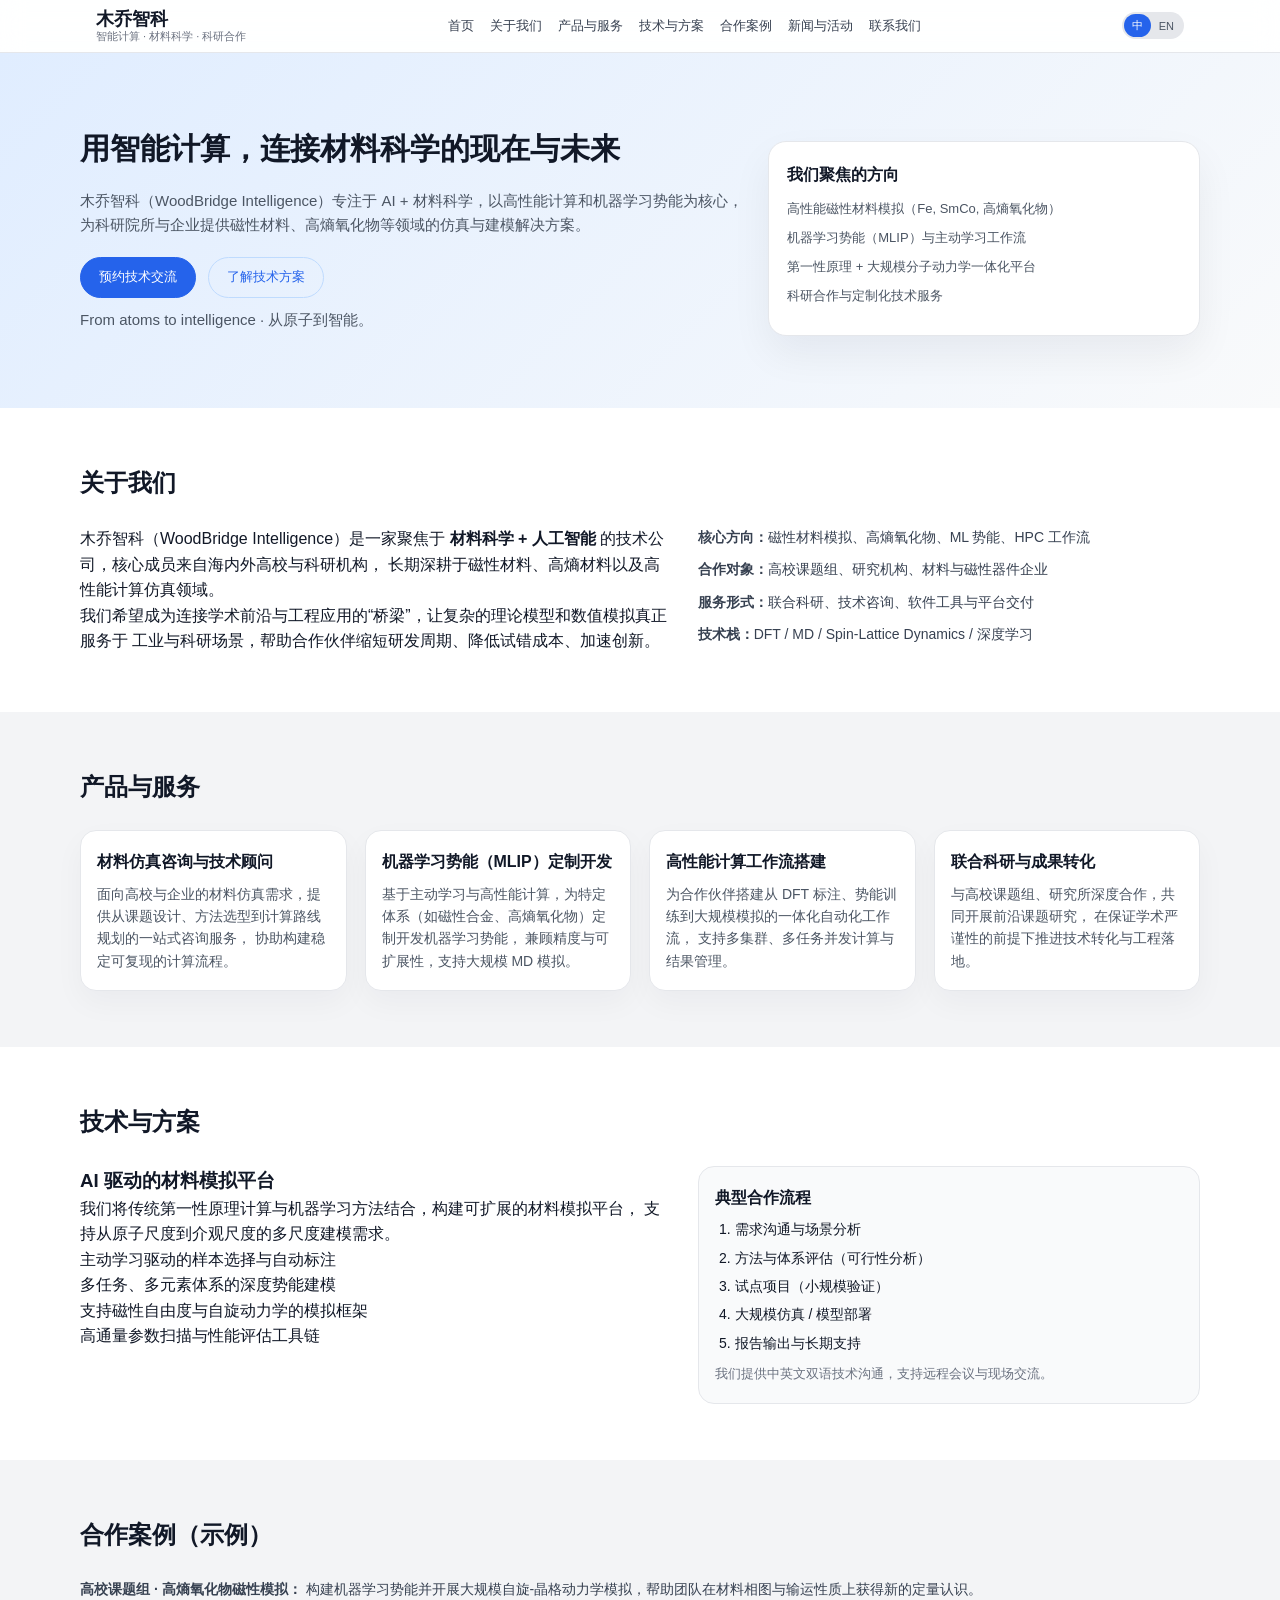
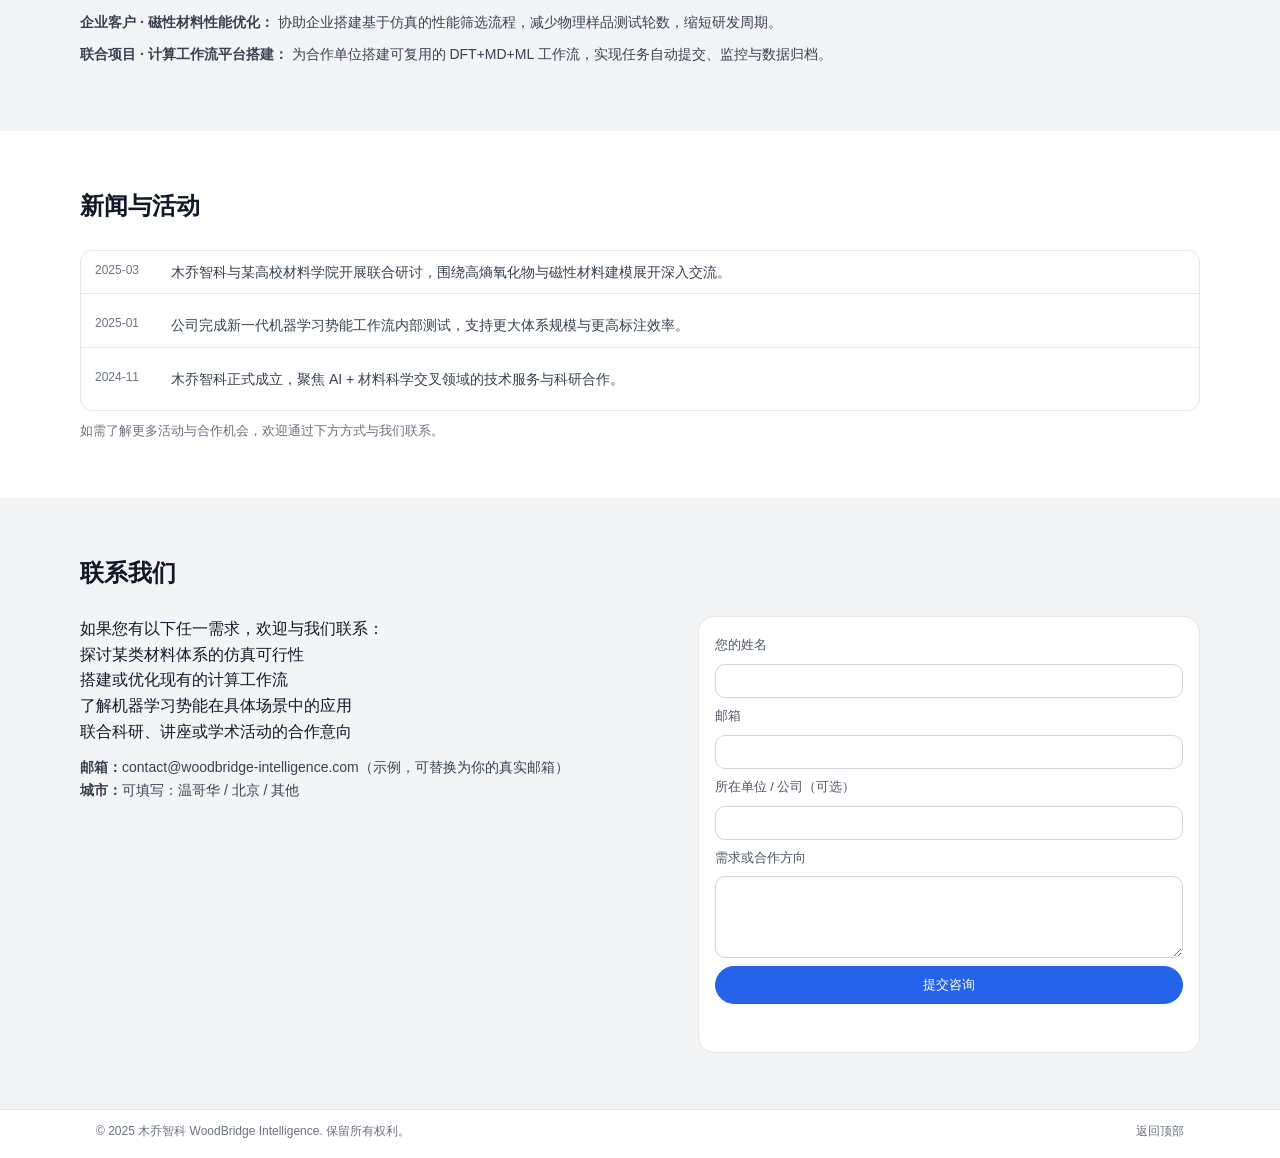
==== index.html @ 084eaf2c "initial commit" ====
<!DOCTYPE html>
<html lang="zh-CN">
<head>
  <meta charset="UTF-8" />
  <title>木乔智科 WoodBridge Intelligence - 官方网站 | Official Website</title>
  <meta name="viewport" content="width=device-width, initial-scale=1" />
  <meta
    name="description"
    content="木乔智科（WoodBridge Intelligence）专注于 AI + 材料科学，提供高性能计算、机器学习势能、磁性材料模拟等一站式解决方案。WoodBridge Intelligence focuses on AI for materials science."
  />
  <link rel="stylesheet" href="style.css" />
</head>
<body class="lang-zh">
  <!-- 顶部导航 -->
  <header class="navbar">
    <div class="navbar-inner">
      <a href="#home" class="logo">
        <span class="logo-main cn">木乔智科</span>
        <span class="logo-main en">WoodBridge Intelligence</span>
        <span class="logo-sub cn">智能计算 · 材料科学 · 科研合作</span>
        <span class="logo-sub en">Intelligent Computing · Materials Science · Research Collaboration</span>
      </a>
      <nav class="nav-links">
        <a href="#home">
          <span class="cn">首页</span>
          <span class="en">Home</span>
        </a>
        <a href="#about">
          <span class="cn">关于我们</span>
          <span class="en">About</span>
        </a>
        <a href="#services">
          <span class="cn">产品与服务</span>
          <span class="en">Services</span>
        </a>
        <a href="#solutions">
          <span class="cn">技术与方案</span>
          <span class="en">Technology</span>
        </a>
        <a href="#cases">
          <span class="cn">合作案例</span>
          <span class="en">Case Studies</span>
        </a>
        <a href="#news">
          <span class="cn">新闻与活动</span>
          <span class="en">News & Events</span>
        </a>
        <a href="#contact">
          <span class="cn">联系我们</span>
          <span class="en">Contact</span>
        </a>
      </nav>

      <!-- 语言切换 -->
      <div class="lang-switch">
        <button data-lang="zh" class="active">中</button>
        <button data-lang="en">EN</button>
      </div>
    </div>
  </header>

  <!-- 首屏 Hero -->
  <section id="home" class="hero">
    <div class="hero-inner">
      <div class="hero-text">
        <h1>
          <span class="cn">用智能计算，连接材料科学的现在与未来</span>
          <span class="en">Intelligent Computing for the Future of Materials Science</span>
        </h1>
        <p>
          <span class="cn">
            木乔智科（WoodBridge Intelligence）专注于 AI + 材料科学，以高性能计算和机器学习势能为核心，
            为科研院所与企业提供磁性材料、高熵氧化物等领域的仿真与建模解决方案。
          </span>
          <span class="en">
            WoodBridge Intelligence focuses on the intersection of AI and materials science.
            We build high-performance simulation and machine-learning potential workflows for
            magnetic materials, high-entropy oxides, and related systems.
          </span>
        </p>
        <div class="hero-actions">
          <a href="#contact" class="btn btn-primary">
            <span class="cn">预约技术交流</span>
            <span class="en">Book a Technical Meeting</span>
          </a>
          <a href="#solutions" class="btn btn-ghost">
            <span class="cn">了解技术方案</span>
            <span class="en">Learn About Our Solutions</span>
          </a>
        </div>
        <p class="hero-tagline">
          <span class="cn">From atoms to intelligence · 从原子到智能。</span>
          <span class="en">From atoms to intelligence.</span>
        </p>
      </div>
      <div class="hero-card">
        <h3>
          <span class="cn">我们聚焦的方向</span>
          <span class="en">Our Focus Areas</span>
        </h3>
        <ul>
          <li>
            <span class="cn">高性能磁性材料模拟（Fe, SmCo, 高熵氧化物）</span>
            <span class="en">High-performance magnetic materials simulation (Fe, SmCo, HEO)</span>
          </li>
          <li>
            <span class="cn">机器学习势能（MLIP）与主动学习工作流</span>
            <span class="en">Machine-learning interatomic potentials (MLIP) with active learning</span>
          </li>
          <li>
            <span class="cn">第一性原理 + 大规模分子动力学一体化平台</span>
            <span class="en">Integrated DFT + large-scale molecular dynamics workflows</span>
          </li>
          <li>
            <span class="cn">科研合作与定制化技术服务</span>
            <span class="en">Research collaborations & bespoke technical services</span>
          </li>
        </ul>
      </div>
    </div>
  </section>

  <!-- 关于我们 -->
  <section id="about" class="section section-alt">
    <div class="section-inner">
      <h2>
        <span class="cn">关于我们</span>
        <span class="en">About Us</span>
      </h2>
      <div class="two-columns">
        <div>
          <p>
            <span class="cn">
              木乔智科（WoodBridge Intelligence）是一家聚焦于
              <strong>材料科学 + 人工智能</strong> 的技术公司，核心成员来自海内外高校与科研机构，
              长期深耕于磁性材料、高熵材料以及高性能计算仿真领域。
            </span>
            <span class="en">
              WoodBridge Intelligence is a technology company at the intersection of
              <strong>materials science and artificial intelligence</strong>.
              Our core team has extensive experience in magnetic materials, high-entropy systems,
              and large-scale computational simulations.
            </span>
          </p>
          <p>
            <span class="cn">
              我们希望成为连接学术前沿与工程应用的“桥梁”，让复杂的理论模型和数值模拟真正服务于
              工业与科研场景，帮助合作伙伴缩短研发周期、降低试错成本、加速创新。
            </span>
            <span class="en">
              We aim to bridge academic insights and real-world engineering needs,
              turning complex models and simulations into practical tools that reduce
              development cycles, lower experimental costs, and accelerate innovation.
            </span>
          </p>
        </div>
        <div>
          <ul class="info-list">
            <li>
              <span class="cn"><strong>核心方向：</strong>磁性材料模拟、高熵氧化物、ML 势能、HPC 工作流</span>
              <span class="en"><strong>Core Areas:</strong> magnetic materials, high-entropy oxides, ML potentials, HPC workflows</span>
            </li>
            <li>
              <span class="cn"><strong>合作对象：</strong>高校课题组、研究机构、材料与磁性器件企业</span>
              <span class="en"><strong>Partners:</strong> academic groups, research institutes, and materials / magnetics companies</span>
            </li>
            <li>
              <span class="cn"><strong>服务形式：</strong>联合科研、技术咨询、软件工具与平台交付</span>
              <span class="en"><strong>Services:</strong> joint research, consulting, software tools & workflow delivery</span>
            </li>
            <li>
              <span class="cn"><strong>技术栈：</strong>DFT / MD / Spin-Lattice Dynamics / 深度学习</span>
              <span class="en"><strong>Tech Stack:</strong> DFT, MD, spin-lattice dynamics, deep learning</span>
            </li>
          </ul>
        </div>
      </div>
    </div>
  </section>

  <!-- 产品与服务 -->
  <section id="services" class="section">
    <div class="section-inner">
      <h2>
        <span class="cn">产品与服务</span>
        <span class="en">Products & Services</span>
      </h2>
      <div class="cards">
        <article class="card">
          <h3>
            <span class="cn">材料仿真咨询与技术顾问</span>
            <span class="en">Materials Simulation Consulting</span>
          </h3>
          <p>
            <span class="cn">
              面向高校与企业的材料仿真需求，提供从课题设计、方法选型到计算路线规划的一站式咨询服务，
              协助构建稳定可复现的计算流程。
            </span>
            <span class="en">
              We provide end-to-end consulting for materials simulations, from problem definition
              and method selection to workflow design, helping teams build robust and reproducible pipelines.
            </span>
          </p>
        </article>
        <article class="card">
          <h3>
            <span class="cn">机器学习势能（MLIP）定制开发</span>
            <span class="en">Custom ML Interatomic Potentials</span>
          </h3>
          <p>
            <span class="cn">
              基于主动学习与高性能计算，为特定体系（如磁性合金、高熵氧化物）定制开发机器学习势能，
              兼顾精度与可扩展性，支持大规模 MD 模拟。
            </span>
            <span class="en">
              We design ML interatomic potentials for specific systems (e.g., magnetic alloys, HEOs)
              using active learning and HPC, balancing accuracy and scalability for large-scale MD.
            </span>
          </p>
        </article>
        <article class="card">
          <h3>
            <span class="cn">高性能计算工作流搭建</span>
            <span class="en">HPC Workflow Design & Automation</span>
          </h3>
          <p>
            <span class="cn">
              为合作伙伴搭建从 DFT 标注、势能训练到大规模模拟的一体化自动化工作流，
              支持多集群、多任务并发计算与结果管理。
            </span>
            <span class="en">
              We build automated workflows covering DFT labeling, potential training, and large-scale simulations,
              with support for multi-cluster environments and large job queues.
            </span>
          </p>
        </article>
        <article class="card">
          <h3>
            <span class="cn">联合科研与成果转化</span>
            <span class="en">Collaborative Research & Translation</span>
          </h3>
          <p>
            <span class="cn">
              与高校课题组、研究所深度合作，共同开展前沿课题研究，
              在保证学术严谨性的前提下推进技术转化与工程落地。
            </span>
            <span class="en">
              We collaborate with academic groups on cutting-edge topics and help translate research outcomes
              into practical, deployable tools and workflows.
            </span>
          </p>
        </article>
      </div>
    </div>
  </section>

  <!-- 技术与方案 -->
  <section id="solutions" class="section section-alt">
    <div class="section-inner">
      <h2>
        <span class="cn">技术与方案</span>
        <span class="en">Technology & Solutions</span>
      </h2>
      <div class="two-columns">
        <div>
          <h3>
            <span class="cn">AI 驱动的材料模拟平台</span>
            <span class="en">AI-Driven Materials Simulation Platform</span>
          </h3>
          <p>
            <span class="cn">
              我们将传统第一性原理计算与机器学习方法结合，构建可扩展的材料模拟平台，
              支持从原子尺度到介观尺度的多尺度建模需求。
            </span>
            <span class="en">
              We combine traditional first-principles calculations with modern ML methods
              to build scalable materials simulation platforms, spanning atomic to mesoscopic scales.
            </span>
          </p>
          <ul class="bullet-list">
            <li>
              <span class="cn">主动学习驱动的样本选择与自动标注</span>
              <span class="en">Active-learning-based sample selection and automated labeling</span>
            </li>
            <li>
              <span class="cn">多任务、多元素体系的深度势能建模</span>
              <span class="en">Multi-task deep potentials for complex multi-component systems</span>
            </li>
            <li>
              <span class="cn">支持磁性自由度与自旋动力学的模拟框架</span>
              <span class="en">Frameworks that include magnetic degrees of freedom and spin dynamics</span>
            </li>
            <li>
              <span class="cn">高通量参数扫描与性能评估工具链</span>
              <span class="en">High-throughput parameter sweeps and performance evaluation tools</span>
            </li>
          </ul>
        </div>
        <div class="solution-highlight">
          <h3>
            <span class="cn">典型合作流程</span>
            <span class="en">Typical Collaboration Workflow</span>
          </h3>
          <ol>
            <li>
              <span class="cn">需求沟通与场景分析</span>
              <span class="en">Requirement discussion & use-case analysis</span>
            </li>
            <li>
              <span class="cn">方法与体系评估（可行性分析）</span>
              <span class="en">Method and system evaluation (feasibility)</span>
            </li>
            <li>
              <span class="cn">试点项目（小规模验证）</span>
              <span class="en">Pilot project (small-scale validation)</span>
            </li>
            <li>
              <span class="cn">大规模仿真 / 模型部署</span>
              <span class="en">Large-scale simulation / deployment</span>
            </li>
            <li>
              <span class="cn">报告输出与长期支持</span>
              <span class="en">Reporting & long-term support</span>
            </li>
          </ol>
          <p class="note">
            <span class="cn">我们提供中英文双语技术沟通，支持远程会议与现场交流。</span>
            <span class="en">We offer bilingual (Chinese & English) technical communication and remote / on-site meetings.</span>
          </p>
        </div>
      </div>
    </div>
  </section>

  <!-- 合作案例 -->
  <section id="cases" class="section">
    <div class="section-inner">
      <h2>
        <span class="cn">合作案例（示例）</span>
        <span class="en">Selected Case Studies (Examples)</span>
      </h2>
      <ul class="case-list">
        <li>
          <span class="cn">
            <strong>高校课题组 · 高熵氧化物磁性模拟：</strong>
            构建机器学习势能并开展大规模自旋-晶格动力学模拟，帮助团队在材料相图与输运性质上获得新的定量认识。
          </span>
          <span class="en">
            <strong>University Group · Magnetic HEO Simulations:</strong>
            Built ML potentials and performed large-scale spin-lattice dynamics simulations,
            providing new quantitative insights into phase diagrams and transport properties.
          </span>
        </li>
        <li>
          <span class="cn">
            <strong>企业客户 · 磁性材料性能优化：</strong>
            协助企业搭建基于仿真的性能筛选流程，减少物理样品测试轮数，缩短研发周期。
          </span>
          <span class="en">
            <strong>Industrial Partner · Magnetic Materials Optimization:</strong>
            Helped establish simulation-based screening pipelines, reducing physical iterations
            and shortening R&D cycles.
          </span>
        </li>
        <li>
          <span class="cn">
            <strong>联合项目 · 计算工作流平台搭建：</strong>
            为合作单位搭建可复用的 DFT+MD+ML 工作流，实现任务自动提交、监控与数据归档。
          </span>
          <span class="en">
            <strong>Joint Project · Workflow Platform:</strong>
            Delivered a reusable DFT+MD+ML workflow platform with automated job submission, monitoring,
            and data management.
          </span>
        </li>
      </ul>
    </div>
  </section>

  <!-- 新闻与活动 -->
  <section id="news" class="section section-alt">
    <div class="section-inner">
      <h2>
        <span class="cn">新闻与活动</span>
        <span class="en">News & Events</span>
      </h2>
      <ul class="news-list">
        <li>
          <span class="news-date">2025-03</span>
          <span class="news-title">
            <span class="cn">
              木乔智科与某高校材料学院开展联合研讨，围绕高熵氧化物与磁性材料建模展开深入交流。
            </span>
            <span class="en">
              WoodBridge Intelligence co-hosted a workshop with a university materials department
              on modeling high-entropy oxides and magnetic materials.
            </span>
          </span>
        </li>
        <li>
          <span class="news-date">2025-01</span>
          <span class="news-title">
            <span class="cn">
              公司完成新一代机器学习势能工作流内部测试，支持更大体系规模与更高标注效率。
            </span>
            <span class="en">
              Our next-generation ML potential workflow passed internal testing, supporting larger systems
              and more efficient labeling.
            </span>
          </span>
        </li>
        <li>
          <span class="news-date">2024-11</span>
          <span class="news-title">
            <span class="cn">
              木乔智科正式成立，聚焦 AI + 材料科学交叉领域的技术服务与科研合作。
            </span>
            <span class="en">
              WoodBridge Intelligence was founded, focusing on AI-driven materials science solutions
              and research collaborations.
            </span>
          </span>
        </li>
      </ul>
      <p class="news-note">
        <span class="cn">如需了解更多活动与合作机会，欢迎通过下方方式与我们联系。</span>
        <span class="en">For more events and collaboration opportunities, please reach out via the contact section below.</span>
      </p>
    </div>
  </section>

  <!-- 联系我们 + Formspree 表单 -->
  <section id="contact" class="section">
    <div class="section-inner">
      <h2>
        <span class="cn">联系我们</span>
        <span class="en">Contact Us</span>
      </h2>
      <div class="two-columns contact-grid">
        <div>
          <p>
            <span class="cn">
              如果您有以下任一需求，欢迎与我们联系：
            </span>
            <span class="en">
              Feel free to contact us if you are interested in:
            </span>
          </p>
          <ul class="bullet-list">
            <li>
              <span class="cn">探讨某类材料体系的仿真可行性</span>
              <span class="en">Exploring simulation strategies for a specific materials system</span>
            </li>
            <li>
              <span class="cn">搭建或优化现有的计算工作流</span>
              <span class="en">Building or improving your current computational workflow</span>
            </li>
            <li>
              <span class="cn">了解机器学习势能在具体场景中的应用</span>
              <span class="en">Learning how ML potentials can be used in your context</span>
            </li>
            <li>
              <span class="cn">联合科研、讲座或学术活动的合作意向</span>
              <span class="en">Collaborative research, talks, or academic events</span>
            </li>
          </ul>
          <p class="contact-info">
            <span class="cn">
              <strong>邮箱：</strong>contact@woodbridge-intelligence.com（示例，可替换为你的真实邮箱）<br />
              <strong>城市：</strong>可填写：温哥华 / 北京 / 其他
            </span>
            <span class="en">
              <strong>Email:</strong> contact@woodbridge-intelligence.com (example, replace with your real email)<br />
              <strong>Location:</strong> e.g., Vancouver · Beijing · or other cities
            </span>
          </p>
        </div>

        <!-- 表单：使用 Formspree，无需后端 -->
        <form
          id="contact-form"
          class="contact-form"
          action="https://formspree.io/f/mjkqgebp"
          method="POST"
        >
          <label>
            <span class="cn">您的姓名</span>
            <span class="en">Your Name</span>
          </label>
          <input
            type="text"
            name="name"
            required
          />

          <label>
            <span class="cn">邮箱</span>
            <span class="en">Email</span>
          </label>
          <input
            type="email"
            name="email"
            required
          />

          <label>
            <span class="cn">所在单位 / 公司（可选）</span>
            <span class="en">Organization / Company (optional)</span>
          </label>
          <input
            type="text"
            name="organization"
          />

          <label>
            <span class="cn">需求或合作方向</span>
            <span class="en">Your Needs or Collaboration Idea</span>
          </label>
          <textarea
            name="message"
            rows="4"
            required
          ></textarea>

          <!-- 邮件标题 -->
          <input
            type="hidden"
            name="_subject"
            value="来自木乔智科官网的新留言 / New Inquiry from WoodBridge Website"
          />

          <button type="submit" class="btn btn-primary full-width">
            <span class="cn">提交咨询</span>
            <span class="en">Submit Inquiry</span>
          </button>

          <p class="form-status" id="form-status"></p>
        </form>
      </div>
    </div>
  </section>

  <!-- 页脚 -->
  <footer class="footer">
    <div class="footer-inner">
      <span class="cn">© 2025 木乔智科 WoodBridge Intelligence. 保留所有权利。</span>
      <span class="en">© 2025 WoodBridge Intelligence. All rights reserved.</span>
      <a href="#home" class="footer-link">
        <span class="cn">返回顶部</span>
        <span class="en">Back to top</span>
      </a>
    </div>
  </footer>

  <script src="main.js"></script>
</body>
</html>
---- style.css ----
* {
  box-sizing: border-box;
  margin: 0;
  padding: 0;
}

body {
  font-family: -apple-system, BlinkMacSystemFont, "Segoe UI", "PingFang SC",
    "Hiragino Sans GB", "Microsoft YaHei", sans-serif;
  color: #111827;
  line-height: 1.6;
  background: #f3f4f6;
}

/* 语言显示控制：默认 body.lang-zh */
.cn,
.en {
  display: inline;
}

body.lang-zh .en {
  display: none;
}

body.lang-en .cn {
  display: none;
}

/* 顶部导航 */
.navbar {
  position: sticky;
  top: 0;
  z-index: 100;
  background: rgba(255, 255, 255, 0.92);
  backdrop-filter: blur(12px);
  border-bottom: 1px solid #e5e7eb;
}

.navbar-inner {
  max-width: 1120px;
  margin: 0 auto;
  padding: 10px 16px;
  display: flex;
  align-items: center;
  justify-content: space-between;
  gap: 12px;
}

.logo {
  text-decoration: none;
  color: inherit;
  display: flex;
  flex-direction: column;
  line-height: 1.1;
}

.logo-main {
  font-weight: 700;
  font-size: 18px;
}

.logo-sub {
  font-size: 11px;
  color: #6b7280;
}

.nav-links {
  display: flex;
  align-items: center;
  gap: 16px;
}

.nav-links a {
  text-decoration: none;
  font-size: 13px;
  color: #374151;
}

.nav-links a:hover {
  color: #2563eb;
}

/* 语言切换按钮 */
.lang-switch {
  display: flex;
  border-radius: 999px;
  background: #e5e7eb;
  padding: 2px;
}

.lang-switch button {
  border: none;
  background: transparent;
  padding: 4px 8px;
  border-radius: 999px;
  font-size: 11px;
  cursor: pointer;
  color: #4b5563;
}

.lang-switch button.active {
  background: #2563eb;
  color: #ffffff;
}

/* 通用 section 布局 */
.section {
  padding: 56px 16px;
}

.section-alt {
  background: #ffffff;
}

.section-inner {
  max-width: 1120px;
  margin: 0 auto;
}

.section h2 {
  font-size: 24px;
  margin-bottom: 24px;
}

/* 首屏 Hero */
.hero {
  padding: 72px 16px 56px;
  background: linear-gradient(135deg, #e0edff, #f9fafb);
}

.hero-inner {
  max-width: 1120px;
  margin: 0 auto;
  display: grid;
  grid-template-columns: minmax(0, 2fr) minmax(0, 1.3fr);
  gap: 24px;
  align-items: center;
}

.hero-text h1 {
  font-size: 30px;
  margin-bottom: 16px;
}

.hero-text p {
  font-size: 15px;
  color: #4b5563;
  margin-bottom: 20px;
}

.hero-actions {
  display: flex;
  gap: 12px;
  margin-bottom: 10px;
}

.hero-tagline {
  font-size: 13px;
  color: #6b7280;
}

/* 按钮 */
.btn {
  display: inline-flex;
  align-items: center;
  justify-content: center;
  padding: 9px 18px;
  border-radius: 999px;
  font-size: 13px;
  text-decoration: none;
  cursor: pointer;
  border: 1px solid transparent;
}

.btn-primary {
  background: #2563eb;
  color: #ffffff;
  border-color: #2563eb;
}

.btn-primary:hover {
  background: #1d4ed8;
  border-color: #1d4ed8;
}

.btn-ghost {
  background: transparent;
  color: #2563eb;
  border-color: #bfdbfe;
}

.btn-ghost:hover {
  background: #eff6ff;
}

.full-width {
  width: 100%;
}

/* Hero 右侧卡片 */
.hero-card {
  background: #ffffff;
  border-radius: 18px;
  padding: 20px 18px;
  box-shadow: 0 18px 40px rgba(15, 23, 42, 0.06);
  border: 1px solid #e5e7eb;
}

.hero-card h3 {
  font-size: 16px;
  margin-bottom: 12px;
}

.hero-card ul {
  list-style: none;
}

.hero-card li {
  font-size: 13px;
  color: #4b5563;
  margin-bottom: 8px;
}

/* 双列布局 */
.two-columns {
  display: grid;
  grid-template-columns: minmax(0, 1.3fr) minmax(0, 1.1fr);
  gap: 24px;
  align-items: flex-start;
}

/* 列表 */
.info-list,
.bullet-list,
.case-list,
.news-list {
  list-style: none;
}

.info-list li,
.case-list li,
.news-list li {
  font-size: 14px;
  margin-bottom: 10px;
  color: #374151;
}

/* 卡片区 */
.cards {
  display: grid;
  grid-template-columns: repeat(auto-fit, minmax(230px, 1fr));
  gap: 18px;
}

.card {
  background: #ffffff;
  border-radius: 16px;
  padding: 18px 16px;
  border: 1px solid #e5e7eb;
  box-shadow: 0 12px 30px rgba(15, 23, 42, 0.04);
}

.card h3 {
  font-size: 16px;
  margin-bottom: 8px;
}

.card p {
  font-size: 14px;
  color: #4b5563;
}

/* 技术方案高亮块 */
.solution-highlight {
  background: #f9fafb;
  border: 1px solid #e5e7eb;
  border-radius: 16px;
  padding: 18px 16px;
}

.solution-highlight h3 {
  font-size: 16px;
  margin-bottom: 8px;
}

.solution-highlight ol {
  padding-left: 20px;
  margin-bottom: 10px;
}

.solution-highlight li {
  font-size: 14px;
  margin-bottom: 6px;
}

.note {
  font-size: 13px;
  color: #6b7280;
}

/* 新闻与案例 */
.news-list {
  border-radius: 12px;
  border: 1px solid #e5e7eb;
  background: #ffffff;
}

.news-list li {
  display: flex;
  gap: 12px;
  padding: 10px 14px;
  border-bottom: 1px solid #e5e7eb;
}

.news-list li:last-child {
  border-bottom: none;
}

.news-date {
  font-size: 12px;
  color: #6b7280;
  width: 64px;
  flex-shrink: 0;
}

.news-title {
  font-size: 14px;
  color: #374151;
}

.news-note {
  margin-top: 10px;
  font-size: 13px;
  color: #6b7280;
}

/* 联系我们 */
.contact-grid {
  align-items: flex-start;
  gap: 24px;
}

.contact-info {
  font-size: 14px;
  color: #374151;
  margin-top: 12px;
}

.contact-form {
  background: #ffffff;
  border-radius: 16px;
  padding: 18px 16px;
  border: 1px solid #e5e7eb;
  display: flex;
  flex-direction: column;
  gap: 8px;
}

.contact-form label {
  font-size: 13px;
  color: #4b5563;
}

.contact-form input,
.contact-form textarea {
  width: 100%;
  padding: 8px 10px;
  border-radius: 10px;
  border: 1px solid #d1d5db;
  font-size: 14px;
}

.contact-form input:focus,
.contact-form textarea:focus {
  outline: none;
  border-color: #2563eb;
  box-shadow: 0 0 0 1px rgba(37, 99, 235, 0.2);
}

.form-status {
  font-size: 13px;
  min-height: 18px;
  margin-top: 4px;
}

/* 页脚 */
.footer {
  border-top: 1px solid #e5e7eb;
  background: #ffffff;
}

.footer-inner {
  max-width: 1120px;
  margin: 0 auto;
  padding: 12px 16px 16px;
  display: flex;
  align-items: center;
  justify-content: space-between;
  font-size: 12px;
  color: #6b7280;
}

.footer-link {
  text-decoration: none;
  color: #6b7280;
}

.footer-link:hover {
  color: #2563eb;
}

/* 响应式 */
@media (max-width: 900px) {
  .hero-inner,
  .two-columns {
    grid-template-columns: minmax(0, 1fr);
  }

  .hero {
    padding-top: 88px;
  }

  .navbar-inner {
    flex-wrap: wrap;
  }

  .nav-links {
    flex-wrap: wrap;
    justify-content: flex-end;
  }
}

@media (max-width: 640px) {
  .hero-text h1 {
    font-size: 24px;
  }

  .navbar-inner {
    align-items: flex-start;
  }

  .nav-links {
    justify-content: flex-start;
  }

  .cards {
    grid-template-columns: minmax(0, 1fr);
  }
}
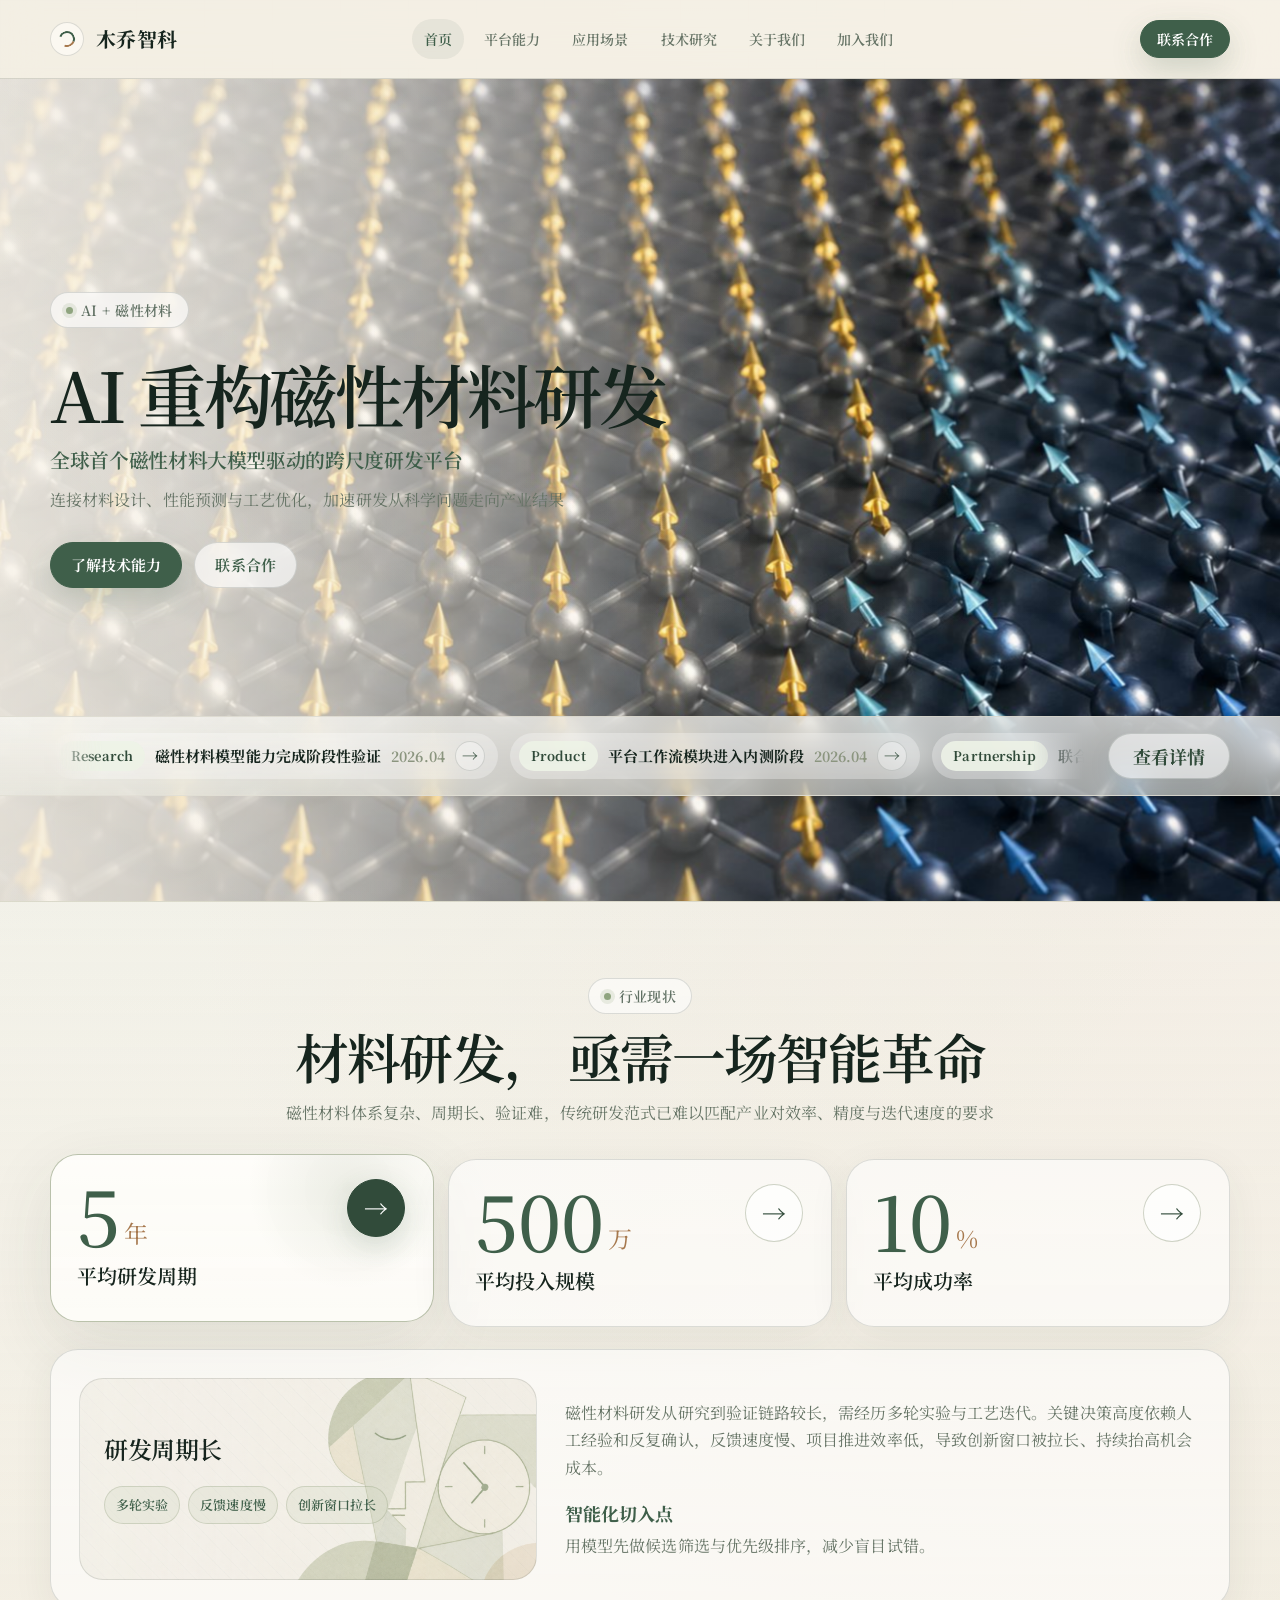
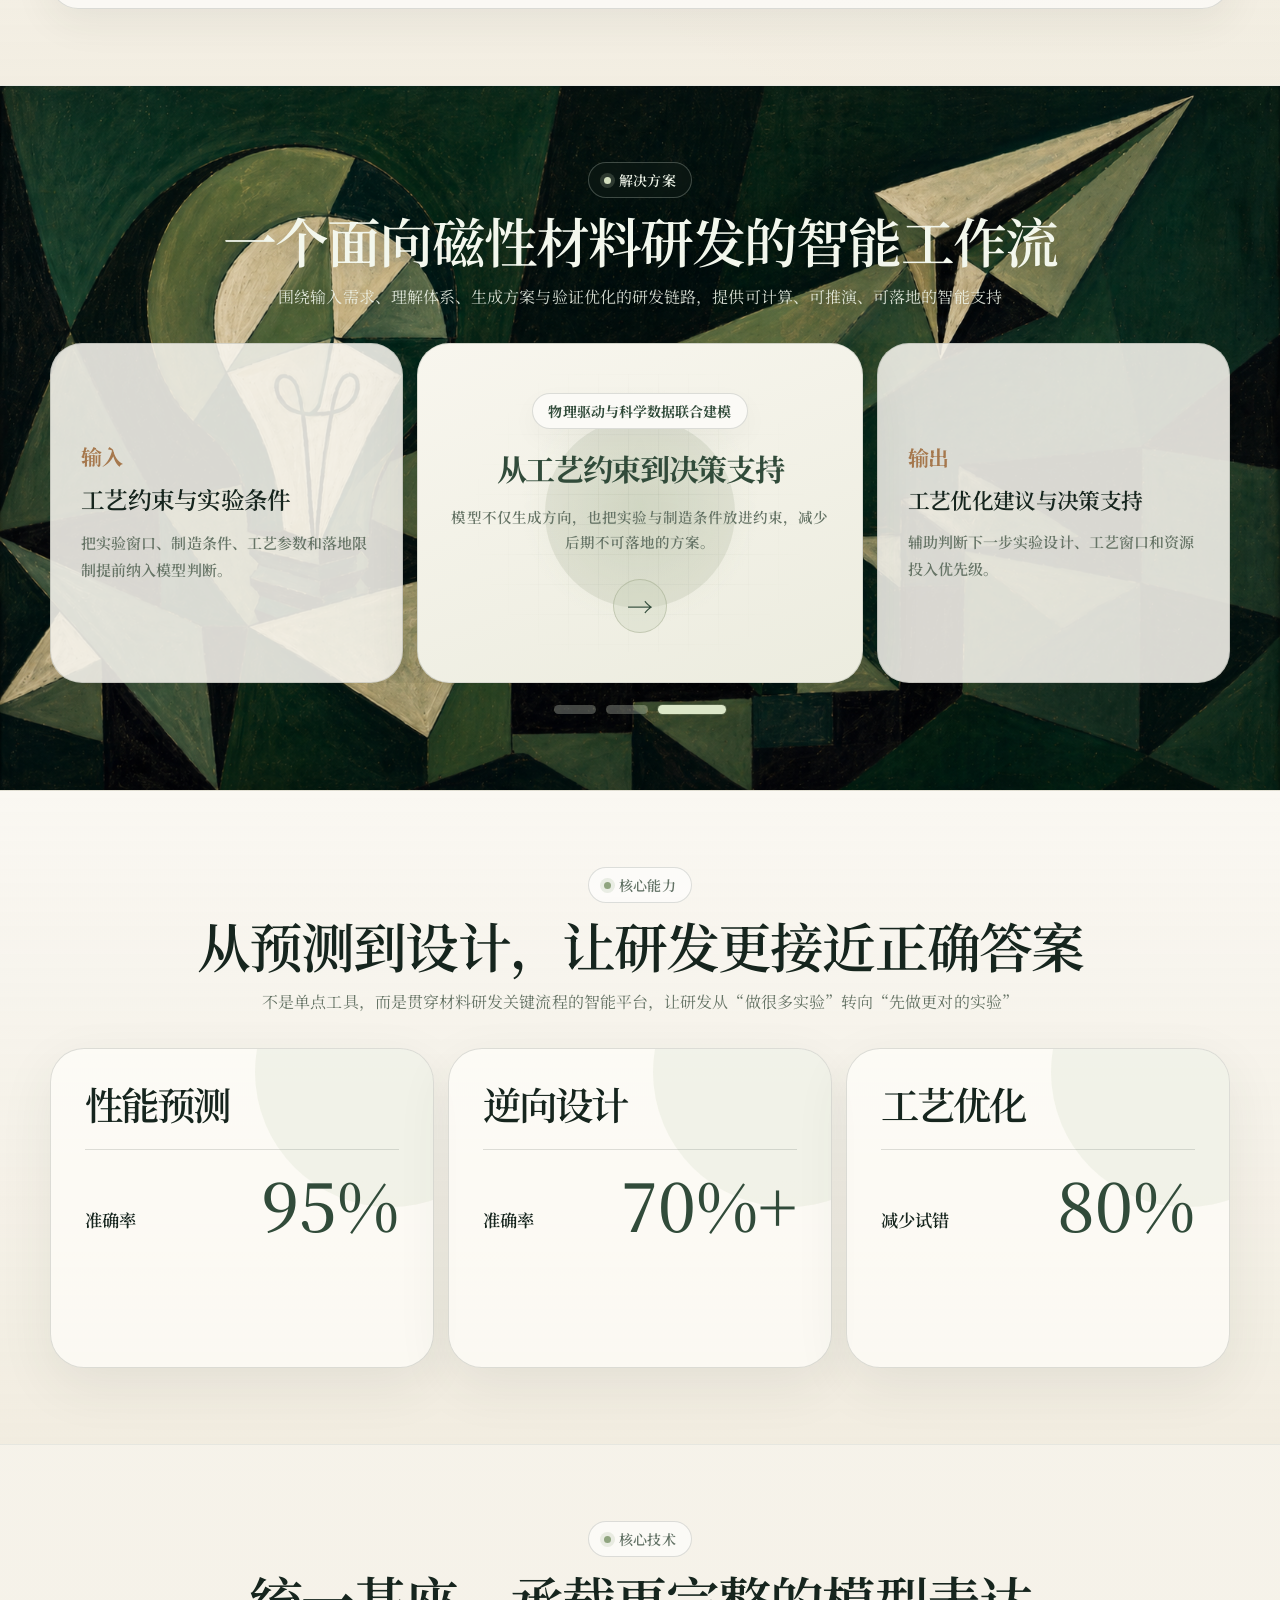
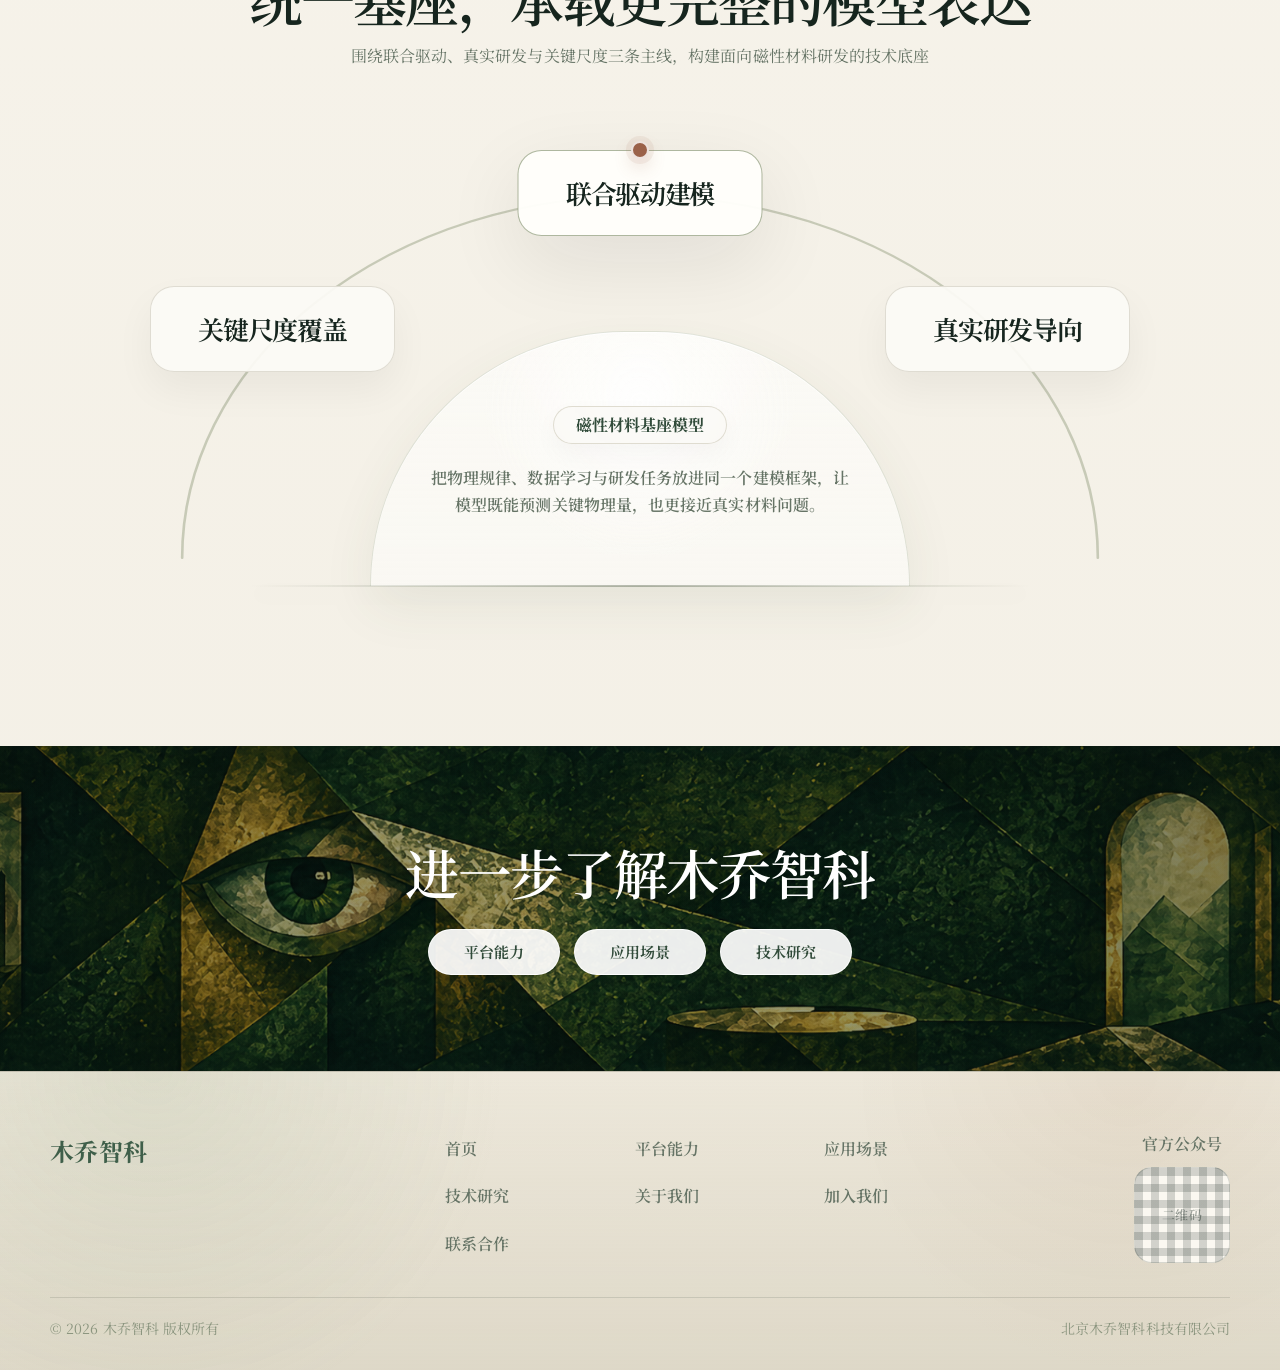
==== commit 1053f1e1: "Initial commit: Woodbridge official website" ====
--- a/index.html
+++ b/index.html
@@ -1,557 +1,616 @@
 <!DOCTYPE html>
-<html lang="zh-CN">
-<head>
-  <meta charset="UTF-8" />
-  <title>木乔智科 WoodBridge Intelligence - 官方网站 | Official Website</title>
-  <meta name="viewport" content="width=device-width, initial-scale=1" />
-  <meta
-    name="description"
-    content="木乔智科（WoodBridge Intelligence）专注于 AI + 材料科学，提供高性能计算、机器学习势能、磁性材料模拟等一站式解决方案。WoodBridge Intelligence focuses on AI for materials science."
-  />
-  <link rel="stylesheet" href="style.css" />
-</head>
-<body class="lang-zh">
-  <!-- 顶部导航 -->
-  <header class="navbar">
-    <div class="navbar-inner">
-      <a href="#home" class="logo">
-        <span class="logo-main cn">木乔智科</span>
-        <span class="logo-main en">WoodBridge Intelligence</span>
-        <span class="logo-sub cn">智能计算 · 材料科学 · 科研合作</span>
-        <span class="logo-sub en">Intelligent Computing · Materials Science · Research Collaboration</span>
+<html class="theme-light-green" lang="zh-CN">
+ <head>
+  <meta charset="utf-8">
+  <meta content="width=device-width, initial-scale=1.0" name="viewport">
+  <title>
+   首页 | 木乔智科
+  </title>
+  <meta content="木乔智科官网" name="description">
+  <link href="styles.css" rel="stylesheet">
+ </head>
+ <body class="home-page">
+  <header class="site-header" data-site-header>
+   <div class="container nav-wrap">
+    <a aria-label="木乔智科首页" class="brand" href="index.html">
+     <span aria-hidden="true" class="brand-mark">
+      <span>
+      </span>
+     </span>
+     <span class="brand-copy">
+      <strong>
+       木乔智科
+      </strong>
+     </span>
+    </a>
+    <nav aria-label="主导航" class="nav-links">
+     <a class="active" href="index.html">
+      首页
+     </a>
+     <a href="platform.html">
+      平台能力
+     </a>
+     <a href="application.html">
+      应用场景
+     </a>
+     <a href="research.html">
+      技术研究
+     </a>
+     <a href="team.html">
+      关于我们
+     </a>
+     <a href="careers.html">
+      加入我们
+     </a>
+    </nav>
+    <a class="button button--small button--solid nav-cta" href="contact.html">
+     联系合作
+    </a>
+    <button aria-label="打开导航" class="nav-toggle" data-nav-toggle type="button">
+     <span>
+     </span>
+     <span>
+     </span>
+    </button>
+   </div>
+  </header>
+  <main>
+   <section class="hero hero--home section-pad">
+    <div aria-hidden="true" class="home-hero-carousel" data-home-carousel>
+     <div class="home-hero-slide is-active" data-motion="zoom-out" style="background-image: url('assets/hero-carousel/01-lab.jpg');">
+     </div>
+     <div class="home-hero-slide" data-motion="zoom-in" style="background-image: url('assets/hero-carousel/02-lattice.jpg');">
+     </div>
+     <div class="home-hero-slide" data-motion="zoom-out" style="background-image: url('assets/hero-carousel/03-magnetic-domain.jpg');">
+     </div>
+     <div class="home-hero-slide" data-motion="zoom-in" style="background-image: url('assets/hero-carousel/04-server-room.jpg');">
+     </div>
+     <div class="home-hero-slide" data-motion="zoom-out" style="background-image: url('assets/hero-carousel/05-motor.jpg');">
+     </div>
+     <div class="home-hero-slide" data-motion="zoom-in" style="background-image: url('assets/hero-carousel/06-chip.jpg');">
+     </div>
+     <div class="home-hero-slide" data-motion="zoom-out" style="background-image: url('assets/hero-carousel/07-wind-turbine.jpg');">
+     </div>
+     <div class="home-hero-slide" data-motion="zoom-in" style="background-image: url('assets/hero-carousel/08-robot-factory.jpg');">
+     </div>
+     <div class="home-hero-mask home-hero-mask--left">
+     </div>
+     <div class="home-hero-mask home-hero-mask--soft">
+     </div>
+    </div>
+    <div class="container hero-grid">
+     <div class="hero-copy reveal">
+      <p class="eyebrow">
+       AI + 磁性材料
+      </p>
+      <h1>
+       AI 重构磁性材料研发
+      </h1>
+      <p class="hero-lead">
+       全球首个磁性材料大模型驱动的跨尺度研发平台
+      </p>
+      <p class="hero-sublead">
+       连接材料设计、性能预测与工艺优化，加速研发从科学问题走向产业结果
+      </p>
+      <div class="hero-actions">
+       <a class="button button--solid" href="#solution-workflow">
+        了解技术能力
+       </a>
+       <a class="button button--ghost" href="contact.html">
+        联系合作
+       </a>
+      </div>
+     </div>
+    </div>
+    <div aria-label="新闻动态" class="home-updates-ticker reveal">
+     <div class="container home-updates-inner">
+      <div class="home-updates-viewport" aria-live="off">
+       <div class="home-updates-track" data-updates-track>
+        <a class="home-update-item" href="research.html">
+         <span class="home-update-tag">
+          Research
+         </span>
+         <span class="home-update-title">
+          磁性材料模型能力完成阶段性验证
+         </span>
+         <span class="home-update-date">
+          2026.04
+         </span>
+         <span aria-hidden="true" class="home-update-arrow">
+          →
+         </span>
+        </a>
+        <a class="home-update-item" href="platform.html">
+         <span class="home-update-tag">
+          Product
+         </span>
+         <span class="home-update-title">
+          平台工作流模块进入内测阶段
+         </span>
+         <span class="home-update-date">
+          2026.04
+         </span>
+         <span aria-hidden="true" class="home-update-arrow">
+          →
+         </span>
+        </a>
+        <a class="home-update-item" href="contact.html">
+         <span class="home-update-tag">
+          Partnership
+         </span>
+         <span class="home-update-title">
+          联合研发合作模式开放沟通
+         </span>
+         <span class="home-update-date">
+          2026.03
+         </span>
+         <span aria-hidden="true" class="home-update-arrow">
+          →
+         </span>
+        </a>
+        <a class="home-update-item" href="research.html">
+         <span class="home-update-tag">
+          Research
+         </span>
+         <span class="home-update-title">
+          跨尺度建模路线完成内部评审
+         </span>
+         <span class="home-update-date">
+          2026.03
+         </span>
+         <span aria-hidden="true" class="home-update-arrow">
+          →
+         </span>
+        </a>
+        <a class="home-update-item" href="application.html">
+         <span class="home-update-tag">
+          Application
+         </span>
+         <span class="home-update-title">
+          高性能磁材应用场景完成梳理
+         </span>
+         <span class="home-update-date">
+          2026.02
+         </span>
+         <span aria-hidden="true" class="home-update-arrow">
+          →
+         </span>
+        </a>
+       </div>
+      </div>
+      <a class="home-updates-link" href="research.html">
+       查看详情
       </a>
-      <nav class="nav-links">
-        <a href="#home">
-          <span class="cn">首页</span>
-          <span class="en">Home</span>
-        </a>
-        <a href="#about">
-          <span class="cn">关于我们</span>
-          <span class="en">About</span>
-        </a>
-        <a href="#services">
-          <span class="cn">产品与服务</span>
-          <span class="en">Services</span>
-        </a>
-        <a href="#solutions">
-          <span class="cn">技术与方案</span>
-          <span class="en">Technology</span>
-        </a>
-        <a href="#cases">
-          <span class="cn">合作案例</span>
-          <span class="en">Case Studies</span>
-        </a>
-        <a href="#news">
-          <span class="cn">新闻与活动</span>
-          <span class="en">News & Events</span>
-        </a>
-        <a href="#contact">
-          <span class="cn">联系我们</span>
-          <span class="en">Contact</span>
-        </a>
-      </nav>
-
-      <!-- 语言切换 -->
-      <div class="lang-switch">
-        <button data-lang="zh" class="active">中</button>
-        <button data-lang="en">EN</button>
-      </div>
-    </div>
-  </header>
-
-  <!-- 首屏 Hero -->
-  <section id="home" class="hero">
-    <div class="hero-inner">
-      <div class="hero-text">
-        <h1>
-          <span class="cn">用智能计算，连接材料科学的现在与未来</span>
-          <span class="en">Intelligent Computing for the Future of Materials Science</span>
-        </h1>
+     </div>
+    </div>
+   </section>
+   <section class="section-pad soft-block" id="industry">
+    <div class="container split-head reveal">
+     <p class="eyebrow">
+      行业现状
+     </p>
+     <h2>
+      材料研发， 亟需一场智能革命
+     </h2>
+     <p>
+      磁性材料体系复杂、周期长、验证难，传统研发范式已难以匹配产业对效率、精度与迭代速度的要求
+     </p>
+    </div>
+    <div class="container metric-grid industry-tabs" role="tablist" aria-label="行业现状指标切换">
+     <article aria-controls="industry-detail-panel" aria-selected="true" class="metric-card industry-card reveal" data-card="cycle" id="industry-tab-cycle" role="tab" tabindex="0">
+      <div class="metric-num">
+       <strong>
+        5
+       </strong>
+       <span>
+        年
+       </span>
+      </div>
+      <small>
+       平均研发周期
+      </small>
+      <span aria-hidden="true" class="industry-card-arrow" style="position:absolute;top:24px;right:28px;left:auto;bottom:auto;">
+       →
+      </span>
+     </article>
+     <article aria-controls="industry-detail-panel" aria-selected="false" class="metric-card industry-card reveal" data-card="cost" id="industry-tab-cost" role="tab" tabindex="-1">
+      <div class="metric-num">
+       <strong>
+        500
+       </strong>
+       <span>
+        万
+       </span>
+      </div>
+      <small>
+       平均投入规模
+      </small>
+      <span aria-hidden="true" class="industry-card-arrow" style="position:absolute;top:24px;right:28px;left:auto;bottom:auto;">
+       →
+      </span>
+     </article>
+     <article aria-controls="industry-detail-panel" aria-selected="false" class="metric-card industry-card reveal" data-card="data" id="industry-tab-data" role="tab" tabindex="-1">
+      <div class="metric-num">
+       <strong>
+        10
+       </strong>
+       <span>
+        %
+       </span>
+      </div>
+      <small>
+       平均成功率
+      </small>
+      <span aria-hidden="true" class="industry-card-arrow" style="position:absolute;top:24px;right:28px;left:auto;bottom:auto;">
+       →
+      </span>
+     </article>
+    </div>
+    <div class="container industry-detail-wrap reveal">
+     <article aria-labelledby="industry-tab-cycle" class="industry-detail-panel" data-industry-detail="cycle" id="industry-detail-panel" role="tabpanel" tabindex="0">
+      <div class="industry-detail-left">
+       <h3 id="industryDetailTitle">
+        研发周期长
+       </h3>
+       <div class="industry-detail-keywords" id="industryDetailKeywords">
+        <span>
+         多轮实验
+        </span>
+        <span>
+         反馈速度慢
+        </span>
+        <span>
+         创新窗口拉长
+        </span>
+       </div>
+      </div>
+      <div class="industry-detail-right">
+       <p class="industry-detail-copy" id="industryDetailCopy">
+        磁性材料研发不是单点参数优化，而是材料体系、结构尺度、工艺条件和性能目标的连续耦合。传统方式需要多轮实验确认，周期被不断拉长，也让创新窗口和市场机会被稀释。
+       </p>
+       <div class="industry-detail-extras" id="industryDetailExtras">
+        <div class="industry-detail-extra-item">
+         <strong>为什么慢</strong>
+         <span>实验与计算之间反馈不连续，关键判断依赖人工复盘。</span>
+        </div>
+        <div class="industry-detail-extra-item">
+         <strong>带来影响</strong>
+         <span>项目推进效率低，验证链路长，机会成本逐步增加。</span>
+        </div>
+       </div>
+      </div>
+     </article>
+    </div>
+   </section>
+   <section class="section-pad solution-workflow-section" id="solution-workflow">
+    <div class="container section-head reveal">
+     <p class="eyebrow">
+      解决方案
+     </p>
+     <h2>
+      一个面向磁性材料研发的智能工作流
+     </h2>
+     <p>
+      围绕输入需求、理解体系、生成方案与验证优化的研发链路，提供可计算、可推演、可落地的智能支持
+     </p>
+    </div>
+    <div class="container workflow-carousel reveal" data-workflow-carousel>
+     <div class="workflow-stage" data-workflow-stage>
+      <article class="workflow-slide is-active">
+       <div class="workflow-card">
+        <div class="workflow-role">
+         输入
+        </div>
+        <h3>
+         材料成分与体系边界
+        </h3>
         <p>
-          <span class="cn">
-            木乔智科（WoodBridge Intelligence）专注于 AI + 材料科学，以高性能计算和机器学习势能为核心，
-            为科研院所与企业提供磁性材料、高熵氧化物等领域的仿真与建模解决方案。
-          </span>
-          <span class="en">
-            WoodBridge Intelligence focuses on the intersection of AI and materials science.
-            We build high-performance simulation and machine-learning potential workflows for
-            magnetic materials, high-entropy oxides, and related systems.
-          </span>
+         定义元素组成、结构边界、候选空间和基础物理约束。
         </p>
-        <div class="hero-actions">
-          <a href="#contact" class="btn btn-primary">
-            <span class="cn">预约技术交流</span>
-            <span class="en">Book a Technical Meeting</span>
-          </a>
-          <a href="#solutions" class="btn btn-ghost">
-            <span class="cn">了解技术方案</span>
-            <span class="en">Learn About Our Solutions</span>
-          </a>
-        </div>
-        <p class="hero-tagline">
-          <span class="cn">From atoms to intelligence · 从原子到智能。</span>
-          <span class="en">From atoms to intelligence.</span>
+       </div>
+       <div class="workflow-engine">
+        <div class="workflow-engine-inner">
+         <div class="workflow-engine-label">
+          物理驱动与科学数据联合建模
+         </div>
+         <div class="workflow-engine-title">
+          从体系边界到候选生成
+         </div>
+         <p class="workflow-engine-copy">
+          先把问题转化成可搜索空间，再通过物理约束和科学数据筛出更高价值的候选方向。
+         </p>
+         <div aria-hidden="true" class="workflow-engine-arrow">
+          →
+         </div>
+        </div>
+       </div>
+       <div class="workflow-card">
+        <div class="workflow-role">
+         输出
+        </div>
+        <h3>
+         候选配方与材料方案
+        </h3>
+        <p>
+         输出可进一步计算、实验验证或横向比较的候选组合。
         </p>
-      </div>
-      <div class="hero-card">
+       </div>
+      </article>
+      <article class="workflow-slide">
+       <div class="workflow-card">
+        <div class="workflow-role">
+         输入
+        </div>
         <h3>
-          <span class="cn">我们聚焦的方向</span>
-          <span class="en">Our Focus Areas</span>
+         目标性能与应用需求
         </h3>
-        <ul>
-          <li>
-            <span class="cn">高性能磁性材料模拟（Fe, SmCo, 高熵氧化物）</span>
-            <span class="en">High-performance magnetic materials simulation (Fe, SmCo, HEO)</span>
-          </li>
-          <li>
-            <span class="cn">机器学习势能（MLIP）与主动学习工作流</span>
-            <span class="en">Machine-learning interatomic potentials (MLIP) with active learning</span>
-          </li>
-          <li>
-            <span class="cn">第一性原理 + 大规模分子动力学一体化平台</span>
-            <span class="en">Integrated DFT + large-scale molecular dynamics workflows</span>
-          </li>
-          <li>
-            <span class="cn">科研合作与定制化技术服务</span>
-            <span class="en">Research collaborations & bespoke technical services</span>
-          </li>
-        </ul>
-      </div>
-    </div>
-  </section>
-
-  <!-- 关于我们 -->
-  <section id="about" class="section section-alt">
-    <div class="section-inner">
-      <h2>
-        <span class="cn">关于我们</span>
-        <span class="en">About Us</span>
-      </h2>
-      <div class="two-columns">
-        <div>
-          <p>
-            <span class="cn">
-              木乔智科（WoodBridge Intelligence）是一家聚焦于
-              <strong>材料科学 + 人工智能</strong> 的技术公司，核心成员来自海内外高校与科研机构，
-              长期深耕于磁性材料、高熵材料以及高性能计算仿真领域。
-            </span>
-            <span class="en">
-              WoodBridge Intelligence is a technology company at the intersection of
-              <strong>materials science and artificial intelligence</strong>.
-              Our core team has extensive experience in magnetic materials, high-entropy systems,
-              and large-scale computational simulations.
-            </span>
-          </p>
-          <p>
-            <span class="cn">
-              我们希望成为连接学术前沿与工程应用的“桥梁”，让复杂的理论模型和数值模拟真正服务于
-              工业与科研场景，帮助合作伙伴缩短研发周期、降低试错成本、加速创新。
-            </span>
-            <span class="en">
-              We aim to bridge academic insights and real-world engineering needs,
-              turning complex models and simulations into practical tools that reduce
-              development cycles, lower experimental costs, and accelerate innovation.
-            </span>
-          </p>
-        </div>
-        <div>
-          <ul class="info-list">
-            <li>
-              <span class="cn"><strong>核心方向：</strong>磁性材料模拟、高熵氧化物、ML 势能、HPC 工作流</span>
-              <span class="en"><strong>Core Areas:</strong> magnetic materials, high-entropy oxides, ML potentials, HPC workflows</span>
-            </li>
-            <li>
-              <span class="cn"><strong>合作对象：</strong>高校课题组、研究机构、材料与磁性器件企业</span>
-              <span class="en"><strong>Partners:</strong> academic groups, research institutes, and materials / magnetics companies</span>
-            </li>
-            <li>
-              <span class="cn"><strong>服务形式：</strong>联合科研、技术咨询、软件工具与平台交付</span>
-              <span class="en"><strong>Services:</strong> joint research, consulting, software tools & workflow delivery</span>
-            </li>
-            <li>
-              <span class="cn"><strong>技术栈：</strong>DFT / MD / Spin-Lattice Dynamics / 深度学习</span>
-              <span class="en"><strong>Tech Stack:</strong> DFT, MD, spin-lattice dynamics, deep learning</span>
-            </li>
-          </ul>
-        </div>
-      </div>
-    </div>
-  </section>
-
-  <!-- 产品与服务 -->
-  <section id="services" class="section">
-    <div class="section-inner">
-      <h2>
-        <span class="cn">产品与服务</span>
-        <span class="en">Products & Services</span>
-      </h2>
-      <div class="cards">
-        <article class="card">
-          <h3>
-            <span class="cn">材料仿真咨询与技术顾问</span>
-            <span class="en">Materials Simulation Consulting</span>
-          </h3>
-          <p>
-            <span class="cn">
-              面向高校与企业的材料仿真需求，提供从课题设计、方法选型到计算路线规划的一站式咨询服务，
-              协助构建稳定可复现的计算流程。
-            </span>
-            <span class="en">
-              We provide end-to-end consulting for materials simulations, from problem definition
-              and method selection to workflow design, helping teams build robust and reproducible pipelines.
-            </span>
-          </p>
-        </article>
-        <article class="card">
-          <h3>
-            <span class="cn">机器学习势能（MLIP）定制开发</span>
-            <span class="en">Custom ML Interatomic Potentials</span>
-          </h3>
-          <p>
-            <span class="cn">
-              基于主动学习与高性能计算，为特定体系（如磁性合金、高熵氧化物）定制开发机器学习势能，
-              兼顾精度与可扩展性，支持大规模 MD 模拟。
-            </span>
-            <span class="en">
-              We design ML interatomic potentials for specific systems (e.g., magnetic alloys, HEOs)
-              using active learning and HPC, balancing accuracy and scalability for large-scale MD.
-            </span>
-          </p>
-        </article>
-        <article class="card">
-          <h3>
-            <span class="cn">高性能计算工作流搭建</span>
-            <span class="en">HPC Workflow Design & Automation</span>
-          </h3>
-          <p>
-            <span class="cn">
-              为合作伙伴搭建从 DFT 标注、势能训练到大规模模拟的一体化自动化工作流，
-              支持多集群、多任务并发计算与结果管理。
-            </span>
-            <span class="en">
-              We build automated workflows covering DFT labeling, potential training, and large-scale simulations,
-              with support for multi-cluster environments and large job queues.
-            </span>
-          </p>
-        </article>
-        <article class="card">
-          <h3>
-            <span class="cn">联合科研与成果转化</span>
-            <span class="en">Collaborative Research & Translation</span>
-          </h3>
-          <p>
-            <span class="cn">
-              与高校课题组、研究所深度合作，共同开展前沿课题研究，
-              在保证学术严谨性的前提下推进技术转化与工程落地。
-            </span>
-            <span class="en">
-              We collaborate with academic groups on cutting-edge topics and help translate research outcomes
-              into practical, deployable tools and workflows.
-            </span>
-          </p>
-        </article>
-      </div>
-    </div>
-  </section>
-
-  <!-- 技术与方案 -->
-  <section id="solutions" class="section section-alt">
-    <div class="section-inner">
-      <h2>
-        <span class="cn">技术与方案</span>
-        <span class="en">Technology & Solutions</span>
-      </h2>
-      <div class="two-columns">
-        <div>
-          <h3>
-            <span class="cn">AI 驱动的材料模拟平台</span>
-            <span class="en">AI-Driven Materials Simulation Platform</span>
-          </h3>
-          <p>
-            <span class="cn">
-              我们将传统第一性原理计算与机器学习方法结合，构建可扩展的材料模拟平台，
-              支持从原子尺度到介观尺度的多尺度建模需求。
-            </span>
-            <span class="en">
-              We combine traditional first-principles calculations with modern ML methods
-              to build scalable materials simulation platforms, spanning atomic to mesoscopic scales.
-            </span>
-          </p>
-          <ul class="bullet-list">
-            <li>
-              <span class="cn">主动学习驱动的样本选择与自动标注</span>
-              <span class="en">Active-learning-based sample selection and automated labeling</span>
-            </li>
-            <li>
-              <span class="cn">多任务、多元素体系的深度势能建模</span>
-              <span class="en">Multi-task deep potentials for complex multi-component systems</span>
-            </li>
-            <li>
-              <span class="cn">支持磁性自由度与自旋动力学的模拟框架</span>
-              <span class="en">Frameworks that include magnetic degrees of freedom and spin dynamics</span>
-            </li>
-            <li>
-              <span class="cn">高通量参数扫描与性能评估工具链</span>
-              <span class="en">High-throughput parameter sweeps and performance evaluation tools</span>
-            </li>
-          </ul>
-        </div>
-        <div class="solution-highlight">
-          <h3>
-            <span class="cn">典型合作流程</span>
-            <span class="en">Typical Collaboration Workflow</span>
-          </h3>
-          <ol>
-            <li>
-              <span class="cn">需求沟通与场景分析</span>
-              <span class="en">Requirement discussion & use-case analysis</span>
-            </li>
-            <li>
-              <span class="cn">方法与体系评估（可行性分析）</span>
-              <span class="en">Method and system evaluation (feasibility)</span>
-            </li>
-            <li>
-              <span class="cn">试点项目（小规模验证）</span>
-              <span class="en">Pilot project (small-scale validation)</span>
-            </li>
-            <li>
-              <span class="cn">大规模仿真 / 模型部署</span>
-              <span class="en">Large-scale simulation / deployment</span>
-            </li>
-            <li>
-              <span class="cn">报告输出与长期支持</span>
-              <span class="en">Reporting & long-term support</span>
-            </li>
-          </ol>
-          <p class="note">
-            <span class="cn">我们提供中英文双语技术沟通，支持远程会议与现场交流。</span>
-            <span class="en">We offer bilingual (Chinese & English) technical communication and remote / on-site meetings.</span>
-          </p>
-        </div>
-      </div>
-    </div>
-  </section>
-
-  <!-- 合作案例 -->
-  <section id="cases" class="section">
-    <div class="section-inner">
-      <h2>
-        <span class="cn">合作案例（示例）</span>
-        <span class="en">Selected Case Studies (Examples)</span>
-      </h2>
-      <ul class="case-list">
-        <li>
-          <span class="cn">
-            <strong>高校课题组 · 高熵氧化物磁性模拟：</strong>
-            构建机器学习势能并开展大规模自旋-晶格动力学模拟，帮助团队在材料相图与输运性质上获得新的定量认识。
-          </span>
-          <span class="en">
-            <strong>University Group · Magnetic HEO Simulations:</strong>
-            Built ML potentials and performed large-scale spin-lattice dynamics simulations,
-            providing new quantitative insights into phase diagrams and transport properties.
-          </span>
-        </li>
-        <li>
-          <span class="cn">
-            <strong>企业客户 · 磁性材料性能优化：</strong>
-            协助企业搭建基于仿真的性能筛选流程，减少物理样品测试轮数，缩短研发周期。
-          </span>
-          <span class="en">
-            <strong>Industrial Partner · Magnetic Materials Optimization:</strong>
-            Helped establish simulation-based screening pipelines, reducing physical iterations
-            and shortening R&D cycles.
-          </span>
-        </li>
-        <li>
-          <span class="cn">
-            <strong>联合项目 · 计算工作流平台搭建：</strong>
-            为合作单位搭建可复用的 DFT+MD+ML 工作流，实现任务自动提交、监控与数据归档。
-          </span>
-          <span class="en">
-            <strong>Joint Project · Workflow Platform:</strong>
-            Delivered a reusable DFT+MD+ML workflow platform with automated job submission, monitoring,
-            and data management.
-          </span>
-        </li>
-      </ul>
-    </div>
-  </section>
-
-  <!-- 新闻与活动 -->
-  <section id="news" class="section section-alt">
-    <div class="section-inner">
-      <h2>
-        <span class="cn">新闻与活动</span>
-        <span class="en">News & Events</span>
-      </h2>
-      <ul class="news-list">
-        <li>
-          <span class="news-date">2025-03</span>
-          <span class="news-title">
-            <span class="cn">
-              木乔智科与某高校材料学院开展联合研讨，围绕高熵氧化物与磁性材料建模展开深入交流。
-            </span>
-            <span class="en">
-              WoodBridge Intelligence co-hosted a workshop with a university materials department
-              on modeling high-entropy oxides and magnetic materials.
-            </span>
-          </span>
-        </li>
-        <li>
-          <span class="news-date">2025-01</span>
-          <span class="news-title">
-            <span class="cn">
-              公司完成新一代机器学习势能工作流内部测试，支持更大体系规模与更高标注效率。
-            </span>
-            <span class="en">
-              Our next-generation ML potential workflow passed internal testing, supporting larger systems
-              and more efficient labeling.
-            </span>
-          </span>
-        </li>
-        <li>
-          <span class="news-date">2024-11</span>
-          <span class="news-title">
-            <span class="cn">
-              木乔智科正式成立，聚焦 AI + 材料科学交叉领域的技术服务与科研合作。
-            </span>
-            <span class="en">
-              WoodBridge Intelligence was founded, focusing on AI-driven materials science solutions
-              and research collaborations.
-            </span>
-          </span>
-        </li>
-      </ul>
-      <p class="news-note">
-        <span class="cn">如需了解更多活动与合作机会，欢迎通过下方方式与我们联系。</span>
-        <span class="en">For more events and collaboration opportunities, please reach out via the contact section below.</span>
+        <p>
+         输入磁学、热学、力学等关键指标，以及终端应用场景要求。
+        </p>
+       </div>
+       <div class="workflow-engine">
+        <div class="workflow-engine-inner">
+         <div class="workflow-engine-label">
+          物理驱动与科学数据联合建模
+         </div>
+         <div class="workflow-engine-title">
+          从性能目标到方案反推
+         </div>
+         <p class="workflow-engine-copy">
+          围绕目标性能进行多维预测、推理与方案搜索，让筛选逻辑从经验判断转向模型辅助。
+         </p>
+         <div aria-hidden="true" class="workflow-engine-arrow">
+          →
+         </div>
+        </div>
+       </div>
+       <div class="workflow-card">
+        <div class="workflow-role">
+         输出
+        </div>
+        <h3>
+         关键性能评估与比较
+        </h3>
+        <p>
+         对不同方案进行性能预测、解释、排序和横向比较。
+        </p>
+       </div>
+      </article>
+      <article class="workflow-slide">
+       <div class="workflow-card">
+        <div class="workflow-role">
+         输入
+        </div>
+        <h3>
+         工艺约束与实验条件
+        </h3>
+        <p>
+         把实验窗口、制造条件、工艺参数和落地限制提前纳入模型判断。
+        </p>
+       </div>
+       <div class="workflow-engine">
+        <div class="workflow-engine-inner">
+         <div class="workflow-engine-label">
+          物理驱动与科学数据联合建模
+         </div>
+         <div class="workflow-engine-title">
+          从工艺约束到决策支持
+         </div>
+         <p class="workflow-engine-copy">
+          模型不仅生成方向，也把实验与制造条件放进约束，减少后期不可落地的方案。
+         </p>
+         <div aria-hidden="true" class="workflow-engine-arrow">
+          →
+         </div>
+        </div>
+       </div>
+       <div class="workflow-card">
+        <div class="workflow-role">
+         输出
+        </div>
+        <h3 class="workflow-long-title">
+         工艺优化建议与决策支持
+        </h3>
+        <p>
+         辅助判断下一步实验设计、工艺窗口和资源投入优先级。
+        </p>
+       </div>
+      </article>
+     </div>
+     <div class="workflow-controls">
+      <div aria-label="研发链路切换" class="workflow-dots" role="tablist">
+       <button aria-label="查看第一条研发链路" class="workflow-dot is-active" data-index="0" type="button"></button>
+       <button aria-label="查看第二条研发链路" class="workflow-dot" data-index="1" type="button"></button>
+       <button aria-label="查看第三条研发链路" class="workflow-dot" data-index="2" type="button"></button>
+      </div>
+     </div>
+    </div>
+   </section>
+   <section class="section-pad soft-block">
+    <div class="container section-head reveal">
+     <p class="eyebrow">
+      核心能力
+     </p>
+     <h2>
+      从预测到设计，让研发更接近正确答案
+     </h2>
+     <p>
+      不是单点工具，而是贯穿材料研发关键流程的智能平台，让研发从&ldquo;做很多实验&rdquo;转向&ldquo;先做更对的实验&rdquo;
+     </p>
+    </div>
+    <div class="container capability-row capability-reveal-row">
+     <article class="capability-card capability-reveal-card reveal">
+      <div class="capability-reveal-main">
+       <h3>
+        性能预测
+       </h3>
+       <div class="stat capability-reveal-stat">
+        <span>
+         准确率
+        </span>
+        <strong>
+         95%
+        </strong>
+       </div>
+      </div>
+      <p class="capability-reveal-detail">
+       面向磁学、热学、力学等关键指标，提升材料性能评估效率与可靠性
       </p>
-    </div>
-  </section>
-
-  <!-- 联系我们 + Formspree 表单 -->
-  <section id="contact" class="section">
-    <div class="section-inner">
-      <h2>
-        <span class="cn">联系我们</span>
-        <span class="en">Contact Us</span>
-      </h2>
-      <div class="two-columns contact-grid">
-        <div>
-          <p>
-            <span class="cn">
-              如果您有以下任一需求，欢迎与我们联系：
-            </span>
-            <span class="en">
-              Feel free to contact us if you are interested in:
-            </span>
-          </p>
-          <ul class="bullet-list">
-            <li>
-              <span class="cn">探讨某类材料体系的仿真可行性</span>
-              <span class="en">Exploring simulation strategies for a specific materials system</span>
-            </li>
-            <li>
-              <span class="cn">搭建或优化现有的计算工作流</span>
-              <span class="en">Building or improving your current computational workflow</span>
-            </li>
-            <li>
-              <span class="cn">了解机器学习势能在具体场景中的应用</span>
-              <span class="en">Learning how ML potentials can be used in your context</span>
-            </li>
-            <li>
-              <span class="cn">联合科研、讲座或学术活动的合作意向</span>
-              <span class="en">Collaborative research, talks, or academic events</span>
-            </li>
-          </ul>
-          <p class="contact-info">
-            <span class="cn">
-              <strong>邮箱：</strong>contact@woodbridge-intelligence.com（示例，可替换为你的真实邮箱）<br />
-              <strong>城市：</strong>可填写：温哥华 / 北京 / 其他
-            </span>
-            <span class="en">
-              <strong>Email:</strong> contact@woodbridge-intelligence.com (example, replace with your real email)<br />
-              <strong>Location:</strong> e.g., Vancouver · Beijing · or other cities
-            </span>
-          </p>
-        </div>
-
-        <!-- 表单：使用 Formspree，无需后端 -->
-        <form
-          id="contact-form"
-          class="contact-form"
-          action="https://formspree.io/f/mjkqgebp"
-          method="POST"
-        >
-          <label>
-            <span class="cn">您的姓名</span>
-            <span class="en">Your Name</span>
-          </label>
-          <input
-            type="text"
-            name="name"
-            required
-          />
-
-          <label>
-            <span class="cn">邮箱</span>
-            <span class="en">Email</span>
-          </label>
-          <input
-            type="email"
-            name="email"
-            required
-          />
-
-          <label>
-            <span class="cn">所在单位 / 公司（可选）</span>
-            <span class="en">Organization / Company (optional)</span>
-          </label>
-          <input
-            type="text"
-            name="organization"
-          />
-
-          <label>
-            <span class="cn">需求或合作方向</span>
-            <span class="en">Your Needs or Collaboration Idea</span>
-          </label>
-          <textarea
-            name="message"
-            rows="4"
-            required
-          ></textarea>
-
-          <!-- 邮件标题 -->
-          <input
-            type="hidden"
-            name="_subject"
-            value="来自木乔智科官网的新留言 / New Inquiry from WoodBridge Website"
-          />
-
-          <button type="submit" class="btn btn-primary full-width">
-            <span class="cn">提交咨询</span>
-            <span class="en">Submit Inquiry</span>
-          </button>
-
-          <p class="form-status" id="form-status"></p>
-        </form>
-      </div>
-    </div>
-  </section>
-
-  <!-- 页脚 -->
-  <footer class="footer">
-    <div class="footer-inner">
-      <span class="cn">© 2025 木乔智科 WoodBridge Intelligence. 保留所有权利。</span>
-      <span class="en">© 2025 WoodBridge Intelligence. All rights reserved.</span>
-      <a href="#home" class="footer-link">
-        <span class="cn">返回顶部</span>
-        <span class="en">Back to top</span>
+     </article>
+     <article class="capability-card capability-reveal-card reveal">
+      <div class="capability-reveal-main">
+       <h3>
+        逆向设计
+       </h3>
+       <div class="stat capability-reveal-stat">
+        <span>
+         准确率
+        </span>
+        <strong>
+         70%+
+        </strong>
+       </div>
+      </div>
+      <p class="capability-reveal-detail">
+       从目标性能出发，反推更优材料组成与候选方案，加快方向筛选
+      </p>
+     </article>
+     <article class="capability-card capability-reveal-card reveal">
+      <div class="capability-reveal-main">
+       <h3>
+        工艺优化
+       </h3>
+       <div class="stat capability-reveal-stat">
+        <span>
+         减少试错
+        </span>
+        <strong>
+         80%
+        </strong>
+       </div>
+      </div>
+      <p class="capability-reveal-detail">
+       围绕实验与制造条件减少试错次数，提高研发效率与可实现性
+      </p>
+     </article>
+    </div>
+   </section>
+   <section aria-labelledby="ring-title" class="ring-section section-pad">
+    <div class="container ring-head section-head reveal">
+     <p class="eyebrow ring-eyebrow">
+      核心技术
+     </p>
+     <h2 id="ring-title">
+      统一基座，承载更完整的模型表达
+     </h2>
+     <p>
+      围绕联合驱动、真实研发与关键尺度三条主线，构建面向磁性材料研发的技术底座
+     </p>
+    </div>
+    <div class="container ring-panel reveal">
+     <div class="ring-stage has-active" data-ring-stage>
+      <div aria-hidden="true" class="ring-orbit" data-ring-orbit>
+       <svg class="ring-orbit-svg" preserveAspectRatio="none" viewBox="0 0 1000 420">
+        <path class="ring-orbit-path" d="M 112 390 A 388 388 0 0 1 888 390"></path>
+       </svg>
+      </div>
+      <span aria-hidden="true" class="ring-orbit-ball" data-ring-ball></span>
+      <button aria-pressed="false" class="ring-node scale" data-ring-node="scale" type="button">
+       <strong>
+        关键尺度覆盖
+       </strong>
+      </button>
+      <button aria-pressed="true" class="ring-node joint is-active" data-ring-node="joint" type="button">
+       <strong>
+        联合驱动建模
+       </strong>
+      </button>
+      <button aria-pressed="false" class="ring-node real" data-ring-node="real" type="button">
+       <strong>
+        真实研发导向
+       </strong>
+      </button>
+      <div class="center-dome-wrap">
+       <article aria-live="polite" class="center-dome" data-center-dome>
+        <div class="center-label">
+         磁性材料基座模型
+        </div>
+        <p data-ring-desc>
+         把物理规律、数据学习与研发任务放进同一个建模框架，让模型既能预测关键物理量，也更接近真实材料问题。
+        </p>
+       </article>
+      </div>
+     </div>
+    </div>
+   </section>
+   <section class="cta-band home-cta">
+    <div class="container">
+     <h2>
+      进一步了解木乔智科
+     </h2>
+     <div aria-label="页面快捷入口" class="home-cta-actions">
+      <a class="button button--solid home-cta-link" href="platform.html">
+       平台能力
       </a>
-    </div>
+      <a class="button button--solid home-cta-link" href="application.html">
+       应用场景
+      </a>
+      <a class="button button--solid home-cta-link" href="research.html">
+       技术研究
+      </a>
+     </div>
+    </div>
+   </section>
+  </main>
+  <footer class="site-footer">
+   <div class="container footer-grid">
+    <a class="footer-brand" href="index.html">
+     <strong>
+      木乔智科
+     </strong>
+    </a>
+    <nav aria-label="页脚导航" class="footer-links">
+     <a href="index.html">
+      首页
+     </a>
+     <a href="platform.html">
+      平台能力
+     </a>
+     <a href="application.html">
+      应用场景
+     </a>
+     <a href="research.html">
+      技术研究
+     </a>
+     <a href="team.html">
+      关于我们
+     </a>
+     <a href="careers.html">
+      加入我们
+     </a>
+     <a href="contact.html">
+      联系合作
+     </a>
+    </nav>
+    <div class="footer-qr">
+     <span>
+      官方公众号
+     </span>
+     <div class="qr-box">
+      二维码
+     </div>
+    </div>
+   </div>
+   <div class="container footer-bottom">
+    <span>
+     &copy; 2026 木乔智科 版权所有
+    </span>
+    <span>
+     北京木乔智科科技有限公司
+    </span>
+   </div>
   </footer>
-
-  <script src="main.js"></script>
-</body>
+  <script src="app.js">
+  </script>
+ </body>
 </html>
--- a/styles.css
+++ b/styles.css
@@ -0,0 +1,6530 @@
+@import url('https://fonts.googleapis.com/css2?family=Noto+Serif+SC:wght@500;600;700&display=swap');
+
+:root {
+  --paper: #f6f1e7;
+  --paper-soft: #f9f6ef;
+  --paper-deep: #ede7d8;
+  --ink: #16251e;
+  --muted: #667466;
+  --soft: #8b957f;
+  --line: rgba(22, 37, 30, 0.14);
+  --green: #3f5f4a;
+  --green-deep: #314b3a;
+  --green-soft: #8fa47f;
+  --sage: #cbd4bd;
+  --wood: #a6784d;
+  --card: rgba(255, 255, 255, 0.58);
+  --card-strong: rgba(255, 255, 255, 0.72);
+  --shadow: 0 22px 62px rgba(47, 58, 45, 0.10);
+  --lens-wash: rgba(111, 127, 88, 0.18);
+  --lens-core: rgba(111, 127, 88, 0.10);
+  --lens-ring: rgba(63, 95, 74, 0.055);
+  --radius: 28px;
+  --container: 1180px;
+  --font-serif: "Noto Serif SC", "Source Han Serif SC", "Songti SC", "SimSun", serif;
+
+  --section-y: 76px;
+  --section-heading-gap: 32px;
+  --heading-kicker-gap: 12px;
+  --heading-subtitle-gap: 14px;
+
+  --hero-title-size: clamp(42px, 5.4vw, 78px);
+  --section-title-size: clamp(32px, 4.2vw, 60px);
+  --subtitle-size: clamp(18px, 1.55vw, 24px);
+  --body-size: 16px;
+  --body-line: 1.72;
+
+  --badge-height: 36px;
+  --badge-padding-x: 15px;
+  --badge-font-size: 14px;
+}
+
+* {
+  box-sizing: border-box;
+}
+
+html {
+  scroll-behavior: smooth;
+}
+
+body {
+  margin: 0;
+  color: var(--ink);
+  background:
+    radial-gradient(circle at 8% 8%, rgba(157, 172, 133, 0.22), transparent 28%),
+    radial-gradient(circle at 88% 18%, rgba(183, 157, 118, 0.16), transparent 24%),
+    linear-gradient(180deg, var(--paper) 0%, #f8f5ed 42%, #f3efe5 100%);
+  font-family: var(--font-serif);
+  font-size: var(--body-size);
+  line-height: var(--body-line);
+  letter-spacing: 0.005em;
+  overflow-x: hidden;
+}
+
+body::before {
+  content: "";
+  position: fixed;
+  inset: 0;
+  z-index: -1;
+  pointer-events: none;
+  background-image:
+    linear-gradient(rgba(31, 42, 36, 0.035) 1px, transparent 1px),
+    linear-gradient(90deg, rgba(31, 42, 36, 0.035) 1px, transparent 1px);
+  background-size: 68px 68px;
+  mask-image: linear-gradient(180deg, rgba(0, 0, 0, 0.75), rgba(0, 0, 0, 0.08));
+}
+
+body,
+button,
+input,
+textarea,
+select {
+  font-family: var(--font-serif);
+}
+
+a {
+  color: inherit;
+  text-decoration: none;
+}
+
+img,
+svg {
+  display: block;
+  max-width: 100%;
+}
+
+.container {
+  width: min(calc(100% - 44px), var(--container));
+  margin-inline: auto;
+}
+
+/* Header */
+.site-header {
+  position: sticky;
+  top: 0;
+  z-index: 50;
+  background: rgba(246, 241, 231, 0.78);
+  border-bottom: 1px solid var(--line);
+  backdrop-filter: blur(18px);
+}
+
+.nav-wrap {
+  min-height: 78px;
+  display: flex;
+  align-items: center;
+  justify-content: space-between;
+  gap: 22px;
+}
+
+.brand {
+  display: inline-flex;
+  align-items: center;
+  gap: 12px;
+  min-width: 0;
+}
+
+.brand-mark {
+  width: 34px;
+  height: 34px;
+  flex: 0 0 auto;
+  display: grid;
+  place-items: center;
+  border: 1px solid var(--line);
+  border-radius: 999px;
+  background: #fbf8f1;
+}
+
+.brand-mark span {
+  width: 16px;
+  height: 16px;
+  border: 2px solid var(--green);
+  border-left-color: transparent;
+  border-bottom-color: var(--wood);
+  border-radius: 50%;
+  transform: rotate(-25deg);
+}
+
+.brand-copy {
+  display: flex;
+  flex-direction: column;
+  line-height: 1.1;
+}
+
+.brand-copy strong {
+  font-size: 20px;
+  font-weight: 700;
+  letter-spacing: 0.02em;
+  color: var(--ink);
+}
+
+.brand-copy small,
+.footer-brand span,
+.en-copy {
+  display: none;
+}
+
+.nav-links {
+  display: flex;
+  align-items: center;
+  gap: 8px;
+}
+
+.nav-links a {
+  padding: 8px 12px;
+  border-radius: 999px;
+  color: var(--muted);
+  font-size: 14px;
+  font-weight: 600;
+  transition: background 0.2s ease, color 0.2s ease;
+}
+
+.nav-links a:hover,
+.nav-links a.active {
+  color: var(--green);
+  background: rgba(63, 95, 74, 0.08);
+}
+
+.nav-toggle {
+  display: none;
+  width: 42px;
+  height: 42px;
+  border: 1px solid var(--line);
+  border-radius: 999px;
+  background: rgba(255, 255, 255, 0.55);
+}
+
+.nav-toggle span {
+  display: block;
+  width: 18px;
+  height: 1px;
+  margin: 5px auto;
+  background: var(--green);
+}
+
+/* Buttons */
+.button {
+  min-height: 46px;
+  display: inline-flex;
+  align-items: center;
+  justify-content: center;
+  gap: 8px;
+  padding: 0 20px;
+  border: 1px solid var(--line);
+  border-radius: 999px;
+  font-size: 15px;
+  font-weight: 650;
+  line-height: 1;
+  transition: transform 0.25s ease, background 0.25s ease, border-color 0.25s ease, color 0.25s ease;
+}
+
+.button--small {
+  min-height: 38px;
+  padding-inline: 16px;
+  font-size: 14px;
+}
+
+.button--solid {
+  color: #fff;
+  background: var(--green);
+  border-color: var(--green);
+  box-shadow: 0 12px 30px rgba(63, 95, 74, 0.22);
+}
+
+.button--solid:hover {
+  transform: translateY(-2px);
+  background: #2f4939;
+}
+
+.button--ghost {
+  color: var(--green);
+  background: rgba(255, 255, 255, 0.55);
+}
+
+.button--ghost:hover {
+  transform: translateY(-2px);
+  background: #fff;
+}
+
+/* Shared section rhythm */
+.section-pad {
+  padding: var(--section-y) 0;
+}
+
+.soft-block {
+  background: linear-gradient(180deg, rgba(255, 255, 255, 0.34), rgba(237, 231, 216, 0.52));
+  border-block: 1px solid rgba(22, 37, 30, 0.08);
+}
+
+main > section.section-pad:not(.hero) {
+  margin: 0;
+  padding-top: var(--section-y);
+  padding-bottom: var(--section-y);
+}
+
+.section-head,
+.split-head {
+  max-width: 960px;
+  margin: 0 auto var(--section-heading-gap);
+  display: flex;
+  flex-direction: column;
+  align-items: center;
+  text-align: center;
+  gap: 0;
+}
+
+.section-head .eyebrow,
+.split-head .eyebrow,
+.contact-card .eyebrow {
+  align-self: center;
+  margin-bottom: var(--heading-kicker-gap);
+}
+
+.section-head h2,
+.split-head h2,
+.cta-band h2,
+.learn-more h2,
+.contact-card h1 {
+  margin: 0 0 var(--heading-subtitle-gap);
+  color: var(--ink);
+  font-size: var(--section-title-size);
+  font-weight: 600;
+  line-height: 1.12;
+  letter-spacing: -0.035em;
+  white-space: nowrap;
+  text-wrap: nowrap;
+}
+
+.section-head > p:not(.eyebrow),
+.split-head > p:not(.eyebrow),
+.cta-band p,
+.contact-card p {
+  max-width: 860px;
+  margin: 0 auto;
+  color: var(--muted);
+  font-size: var(--body-size);
+  line-height: 1.68;
+  text-align: center;
+}
+
+/* Cover sections keep their own layout */
+.hero {
+  position: relative;
+  overflow: hidden;
+  padding-top: 96px;
+  padding-bottom: 92px;
+}
+
+.platform-page .hero--sub,
+.application-page .hero--sub,
+.research-page .hero--sub,
+.team-page .hero--sub,
+.contact-page .hero--sub,
+.careers-page .hero--sub {
+  isolation: isolate;
+  display: flex;
+  align-items: center;
+  min-height: 520px;
+}
+
+.platform-page .hero--sub {
+  background:
+    linear-gradient(90deg, rgba(6, 17, 12, 0.80) 0%, rgba(6, 17, 12, 0.68) 28%, rgba(6, 17, 12, 0.42) 54%, rgba(6, 17, 12, 0.18) 100%),
+    linear-gradient(0deg, rgba(5, 14, 10, 0.18), rgba(5, 14, 10, 0.18)),
+    url("assets/platform-page/platform-hero-bg.png") center top / cover no-repeat;
+}
+
+.application-page .hero--sub {
+  background: url("assets/application-page/application-hero-extended-bg.png") center center / cover no-repeat;
+}
+
+.research-page .hero--sub {
+  background:
+    linear-gradient(90deg, rgba(6, 17, 12, 0.62) 0%, rgba(6, 17, 12, 0.4) 34%, rgba(6, 17, 12, 0.14) 64%, rgba(6, 17, 12, 0) 100%),
+    url("assets/research-page/research-hero-bg.jpg") center center / cover no-repeat;
+}
+
+.team-page .hero--sub {
+  background:
+    linear-gradient(180deg, rgba(6, 17, 12, 0.32) 0%, rgba(6, 17, 12, 0.22) 50%, rgba(6, 17, 12, 0.42) 100%),
+    url("assets/team-page/team-hero-bg.jpg") center center / cover no-repeat;
+}
+
+.team-page .hero--sub .hero-grid {
+  display: flex;
+  flex-direction: column;
+  align-items: center;
+  max-width: none;
+}
+
+.team-page .hero--sub .hero-copy {
+  display: flex;
+  flex-direction: column;
+  align-items: center;
+  text-align: center;
+  width: 100%;
+  max-width: none;
+  margin: 0 auto;
+}
+
+.team-page .hero--sub .hero-copy h1 {
+  max-width: none;
+  white-space: nowrap;
+}
+
+.team-page .hero--sub .hero-copy > p:not(.eyebrow):not(.hero-lead) {
+  max-width: 1080px;
+}
+
+.team-page .hero--sub .hero-copy > p:not(.eyebrow):not(.hero-lead) + p:not(.eyebrow):not(.hero-lead) {
+  margin-top: 1.6em;
+}
+
+.platform-page .hero--sub .hero-copy h1,
+.application-page .hero--sub .hero-copy h1,
+.research-page .hero--sub .hero-copy h1,
+.team-page .hero--sub .hero-copy h1 {
+  color: #f6f1e7;
+  text-shadow: 0 12px 34px rgba(0, 0, 0, 0.25);
+}
+
+.platform-page .hero--sub .hero-sublead,
+.platform-page .hero--sub .hero-copy > p:not(.eyebrow):not(.hero-lead),
+.application-page .hero--sub .hero-sublead,
+.application-page .hero--sub .hero-lead,
+.application-page .hero--sub .hero-copy > p:not(.eyebrow):not(.hero-lead),
+.research-page .hero--sub .hero-lead,
+.research-page .hero--sub .hero-copy > p:not(.eyebrow):not(.hero-lead),
+.team-page .hero--sub .hero-copy > p:not(.eyebrow):not(.hero-lead),
+.contact-page .hero--sub .hero-sublead,
+.contact-page .hero--sub .hero-copy > p:not(.eyebrow):not(.hero-lead) {
+  color: rgba(241, 238, 223, 0.82);
+  font-size: var(--body-size);
+  text-shadow: 0 8px 24px rgba(0, 0, 0, 0.20);
+}
+
+.platform-page .hero--sub .eyebrow,
+.application-page .hero--sub .eyebrow,
+.research-page .hero--sub .eyebrow,
+.team-page .hero--sub .eyebrow {
+  color: rgba(246, 241, 231, 0.92);
+  background: rgba(246, 241, 231, 0.14);
+  border-color: rgba(246, 241, 231, 0.24);
+  box-shadow: 0 14px 34px rgba(0, 0, 0, 0.16);
+  backdrop-filter: blur(8px);
+  -webkit-backdrop-filter: blur(8px);
+}
+
+.platform-page .hero--sub .eyebrow::before,
+.application-page .hero--sub .eyebrow::before,
+.research-page .hero--sub .eyebrow::before,
+.team-page .hero--sub .eyebrow::before {
+  background: #d8e3c6;
+  box-shadow: 0 0 0 4px rgba(216, 227, 198, 0.18);
+}
+
+.platform-page .hero--sub .button--solid,
+.application-page .hero--sub .button--solid,
+.research-page .hero--sub .button--solid {
+  color: var(--green-deep);
+  background: #f6f1e7;
+  border-color: rgba(246, 241, 231, 0.92);
+  box-shadow: 0 18px 42px rgba(0, 0, 0, 0.18);
+}
+
+.platform-page .hero--sub .button--solid:hover,
+.application-page .hero--sub .button--solid:hover,
+.research-page .hero--sub .button--solid:hover {
+  color: var(--green-deep);
+  background: #fffaf0;
+  border-color: #fffaf0;
+}
+
+.platform-page .hero--sub .button--ghost,
+.application-page .hero--sub .button--ghost,
+.research-page .hero--sub .button--ghost {
+  color: #f6f1e7;
+  background: rgba(246, 241, 231, 0.12);
+  border-color: rgba(246, 241, 231, 0.38);
+  box-shadow: 0 16px 36px rgba(0, 0, 0, 0.12);
+  backdrop-filter: blur(8px);
+  -webkit-backdrop-filter: blur(8px);
+}
+
+.platform-page .hero--sub .button--ghost:hover,
+.application-page .hero--sub .button--ghost:hover,
+.research-page .hero--sub .button--ghost:hover {
+  color: var(--green-deep);
+  background: #f6f1e7;
+  border-color: #f6f1e7;
+}
+
+.hero-grid {
+  display: block;
+  max-width: 1040px;
+  margin-inline: auto;
+}
+
+.hero-copy {
+  max-width: 1040px;
+}
+
+.hero-copy h1 {
+  margin: 18px 0;
+  color: var(--ink);
+  font-size: var(--hero-title-size);
+  font-weight: 600;
+  line-height: 1.03;
+  letter-spacing: -0.045em;
+  white-space: nowrap;
+  text-wrap: nowrap;
+}
+
+.hero-lead {
+  max-width: 960px;
+  margin: 0 0 12px;
+  color: var(--green);
+  font-size: var(--subtitle-size);
+  font-weight: 600;
+  line-height: 1.35;
+  letter-spacing: -0.018em;
+}
+
+.hero-sublead,
+.hero-copy > p:not(.eyebrow):not(.hero-lead) {
+  max-width: 960px;
+  margin: 0;
+  color: var(--muted);
+  font-size: var(--body-size);
+  line-height: var(--body-line);
+}
+
+.hero-actions {
+  display: flex;
+  flex-wrap: wrap;
+  gap: 12px;
+  margin-top: 28px;
+}
+
+/* Unified small section label */
+.eyebrow {
+  height: var(--badge-height);
+  min-height: var(--badge-height);
+  display: inline-flex;
+  align-items: center;
+  gap: 8px;
+  width: max-content;
+  margin: 0 0 12px;
+  padding: 0 var(--badge-padding-x);
+  color: #617164;
+  background: rgba(255, 255, 255, 0.58);
+  border: 1px solid rgba(22, 37, 30, 0.14);
+  border-radius: 999px;
+  font-size: var(--badge-font-size);
+  font-weight: 600;
+  line-height: 1;
+  letter-spacing: 0.03em;
+  white-space: nowrap;
+}
+
+.eyebrow::before {
+  content: "";
+  width: 7px;
+  height: 7px;
+  flex: 0 0 auto;
+  border-radius: 50%;
+  background: var(--green-soft);
+  box-shadow: 0 0 0 4px rgba(143, 164, 127, 0.18);
+}
+
+/* Cards and shared containers */
+.metric-card,
+.capability-card,
+.material-grid article,
+.principle-grid article,
+.model-grid article,
+.scale-grid article,
+.output-grid article,
+.people-grid article,
+.loop-card,
+.support-grid article,
+.architecture-stack article,
+.deploy-map article,
+.industry-columns article,
+.founder-card,
+.contact-card,
+.metrics-board,
+.fusion-engine,
+.task-board,
+.video-placeholder,
+.timeline-list,
+.logo-wall span,
+.learn-more {
+  position: relative;
+  overflow: hidden;
+  isolation: isolate;
+  border: 1px solid var(--line);
+  border-radius: var(--radius);
+  background: var(--card);
+  box-shadow: 0 12px 42px rgba(47, 58, 45, 0.07);
+  transition:
+    transform 0.28s ease,
+    border-color 0.28s ease,
+    background 0.28s ease,
+    box-shadow 0.28s ease;
+}
+
+.metric-grid,
+.capability-row,
+.material-grid,
+.principle-grid,
+.model-grid,
+.people-grid,
+.loop-grid {
+  display: grid;
+  grid-template-columns: repeat(3, minmax(0, 1fr));
+  gap: 14px;
+}
+
+.scale-grid,
+.output-grid,
+.support-grid,
+.deploy-map,
+.industry-columns,
+.metric-pairs {
+  display: grid;
+  grid-template-columns: repeat(4, minmax(0, 1fr));
+  gap: 14px;
+}
+
+.metric-card,
+.capability-card,
+.material-grid article,
+.principle-grid article,
+.model-grid article,
+.scale-grid article,
+.people-grid article,
+.loop-card,
+.support-grid article,
+.architecture-stack article,
+.deploy-map article,
+.industry-columns article {
+  padding: 26px;
+}
+
+.metric-card h3,
+.capability-card h3,
+.loop-card h3,
+.material-grid h3,
+.principle-grid h3,
+.model-grid h3,
+.scale-grid h3,
+.people-grid h3,
+.founder-card h3,
+.industry-columns h3,
+.architecture-stack h3,
+.deploy-map h3,
+.support-grid h3 {
+  margin: 16px 0 12px;
+  color: var(--ink);
+  font-size: 24px;
+  font-weight: 600;
+  line-height: 1.25;
+  letter-spacing: -0.018em;
+}
+
+.metric-card p,
+.capability-card p,
+.loop-card p,
+.material-grid p,
+.principle-grid p,
+.model-grid p,
+.scale-grid p,
+.people-grid p,
+.architecture-stack p,
+.deploy-map p,
+.industry-columns p,
+.founder-card p,
+.contact-card p,
+.faq-list p,
+.timeline-list p,
+.loop-card li,
+.fusion-engine li {
+  color: var(--muted);
+  font-size: var(--body-size);
+  line-height: var(--body-line);
+}
+
+.home-update-item,
+.home-updates-link,
+.metric-pairs p,
+.faq-list details,
+.task-panels article {
+  position: relative;
+  overflow: hidden;
+  isolation: isolate;
+  transition:
+    transform 0.28s ease,
+    border-color 0.28s ease,
+    background 0.28s ease,
+    box-shadow 0.28s ease;
+}
+
+/* Card hover lens interaction */
+.metric-card,
+.capability-card,
+.material-grid article,
+.principle-grid article,
+.model-grid article,
+.scale-grid article,
+.output-grid article,
+.people-grid article,
+.loop-card,
+.support-grid article,
+.architecture-stack article,
+.deploy-map article,
+.industry-columns article,
+.founder-card,
+.contact-card,
+.metrics-board,
+.fusion-engine,
+.task-board,
+.video-placeholder,
+.timeline-list,
+.logo-wall span,
+.learn-more,
+.home-update-item,
+.home-updates-link,
+.metric-pairs p,
+.faq-list details,
+.task-panels article {
+  position: relative;
+  overflow: hidden;
+  isolation: isolate;
+}
+
+.hover-lens {
+  position: absolute;
+  left: 0;
+  top: 0;
+  z-index: 0;
+  width: clamp(160px, 24vw, 260px);
+  aspect-ratio: 1;
+  border-radius: 999px;
+  pointer-events: none;
+  opacity: 0;
+  transform: translate3d(-999px, -999px, 0) translate(-50%, -50%);
+  will-change: transform, opacity;
+  contain: paint;
+  background:
+    radial-gradient(
+      circle,
+      rgba(111, 127, 88, 0.18) 0%,
+      rgba(111, 127, 88, 0.10) 34%,
+      rgba(111, 127, 88, 0.045) 58%,
+      rgba(111, 127, 88, 0) 74%
+    );
+  transition: opacity 0.2s ease;
+}
+
+.is-lens-active .hover-lens {
+  opacity: 1;
+}
+
+.metric-card > *:not(.hover-lens),
+.capability-card > *:not(.hover-lens),
+.material-grid article > *:not(.hover-lens),
+.principle-grid article > *:not(.hover-lens),
+.model-grid article > *:not(.hover-lens),
+.scale-grid article > *:not(.hover-lens),
+.output-grid article > *:not(.hover-lens),
+.people-grid article > *:not(.hover-lens),
+.loop-card > *:not(.hover-lens),
+.support-grid article > *:not(.hover-lens),
+.architecture-stack article > *:not(.hover-lens),
+.deploy-map article > *:not(.hover-lens),
+.industry-columns article > *:not(.hover-lens),
+.founder-card > *:not(.hover-lens),
+.contact-card > *:not(.hover-lens),
+.metrics-board > *:not(.hover-lens),
+.fusion-engine > *:not(.hover-lens),
+.task-board > *:not(.hover-lens),
+.video-placeholder > *:not(.hover-lens),
+.timeline-list > *:not(.hover-lens),
+.logo-wall span > *:not(.hover-lens),
+.learn-more > *:not(.hover-lens),
+.home-update-item > *:not(.hover-lens),
+.home-updates-link > *:not(.hover-lens),
+.metric-pairs p > *:not(.hover-lens),
+.faq-list details > *:not(.hover-lens),
+.task-panels article > *:not(.hover-lens) {
+  position: relative;
+  z-index: 1;
+}
+
+.metric-card:hover,
+.capability-card:hover,
+.material-grid article:hover,
+.principle-grid article:hover,
+.model-grid article:hover,
+.scale-grid article:hover,
+.output-grid article:hover,
+.people-grid article:hover,
+.loop-card:hover,
+.support-grid article:hover,
+.architecture-stack article:hover,
+.deploy-map article:hover,
+.industry-columns article:hover,
+.founder-card:hover,
+.contact-card:hover,
+.metrics-board:hover,
+.fusion-engine:hover,
+.task-board:hover,
+.video-placeholder:hover,
+.timeline-list:hover,
+.logo-wall span:hover,
+.learn-more:hover,
+.home-update-item:hover,
+.home-updates-link:hover,
+.metric-pairs p:hover,
+.faq-list details:hover,
+.task-panels article:hover {
+  transform: translateY(-4px);
+  border-color: rgba(111, 127, 88, 0.42);
+  background: rgba(255, 254, 250, 0.78);
+  box-shadow: 0 18px 48px rgba(47, 58, 45, 0.10);
+}
+
+@media (prefers-reduced-motion: reduce) {
+  .hover-lens {
+    display: none;
+  }
+
+  .capability-reveal-detail {
+    opacity: 1;
+    transform: none;
+  }
+}
+
+/* Homepage */
+
+/* Homepage hero background carousel */
+.hero--home {
+  min-height: calc(100vh - 78px);
+  display: flex;
+  flex-direction: column;
+  justify-content: center;
+  isolation: isolate;
+  background: var(--paper-soft);
+}
+
+.home-hero-carousel {
+  position: absolute;
+  inset: 0;
+  z-index: 0;
+  overflow: hidden;
+  pointer-events: none;
+  background: var(--paper-soft);
+}
+
+.home-hero-slide {
+  position: absolute;
+  inset: -3%;
+  z-index: 0;
+  opacity: 0;
+  background-size: cover;
+  background-position: center center;
+  background-repeat: no-repeat;
+  transform: translate3d(0, 0, 0) scale(1.02);
+  transform-origin: center center;
+  transition:
+    opacity 1.05s ease,
+    transform 5.6s cubic-bezier(0.22, 0.61, 0.36, 1);
+  will-change: opacity, transform;
+  backface-visibility: hidden;
+  -webkit-backface-visibility: hidden;
+  filter: saturate(0.97) contrast(0.99) brightness(1.01);
+}
+
+.home-hero-slide.is-active {
+  z-index: 2;
+  opacity: 1;
+}
+
+.home-hero-slide.is-exiting {
+  z-index: 1;
+  opacity: 0;
+}
+
+.home-hero-slide[data-motion="zoom-in"] {
+  transform: translate3d(0, 0, 0) scale(1.01);
+}
+
+.home-hero-slide[data-motion="zoom-in"].is-active {
+  transform: translate3d(0, 0, 0) scale(1.065);
+}
+
+.home-hero-slide[data-motion="zoom-out"] {
+  transform: translate3d(0, 0, 0) scale(1.075);
+}
+
+.home-hero-slide[data-motion="zoom-out"].is-active {
+  transform: translate3d(0, 0, 0) scale(1.01);
+}
+
+.home-hero-mask {
+  position: absolute;
+  inset: 0;
+  z-index: 3;
+  pointer-events: none;
+}
+
+.home-hero-mask--left {
+  background:
+    linear-gradient(
+      90deg,
+      rgba(246, 241, 231, 0.90) 0%,
+      rgba(246, 241, 231, 0.82) 14%,
+      rgba(246, 241, 231, 0.66) 28%,
+      rgba(246, 241, 231, 0.46) 40%,
+      rgba(246, 241, 231, 0.24) 52%,
+      rgba(246, 241, 231, 0.10) 62%,
+      rgba(246, 241, 231, 0) 74%
+    );
+}
+
+.home-hero-mask--soft {
+  background:
+    radial-gradient(circle at 16% 42%, rgba(255, 255, 255, 0.16) 0%, rgba(255, 255, 255, 0.07) 24%, rgba(255, 255, 255, 0) 48%),
+    linear-gradient(180deg, rgba(255, 255, 255, 0.08) 0%, rgba(255, 255, 255, 0.02) 34%, rgba(255, 255, 255, 0) 70%);
+}
+
+.hero--home > .container {
+  position: relative;
+  z-index: 5;
+}
+
+.hero--home .hero-grid {
+  width: min(calc(100% - 44px), var(--container));
+  max-width: var(--container);
+  min-height: clamp(420px, 56vh, 620px);
+  display: flex;
+  align-items: center;
+}
+
+.hero--home .hero-copy {
+  max-width: 760px;
+}
+
+.hero--home .hero-lead,
+.hero--home .hero-sublead,
+.hero--home .hero-copy > p:not(.eyebrow):not(.hero-lead) {
+  max-width: 660px;
+}
+
+.hero--home .eyebrow,
+.hero--home .button--ghost,
+.hero--home .news-label,
+.hero--home .news-track article {
+  background: rgba(255, 255, 255, 0.64);
+  backdrop-filter: blur(12px);
+}
+
+.hero--home /* Homepage updates ticker */
+.home-updates-ticker {
+  position: relative;
+  z-index: 5;
+  width: 100%;
+  margin-top: 24px;
+  border-top: 1px solid rgba(222, 219, 208, 0.80);
+  border-bottom: 1px solid rgba(222, 219, 208, 0.80);
+  background:
+    linear-gradient(180deg, rgba(251, 250, 246, 0.74), rgba(239, 238, 230, 0.62)),
+    radial-gradient(circle at 12% 50%, rgba(111, 127, 88, 0.08), transparent 30%);
+  backdrop-filter: blur(14px);
+}
+
+.home-updates-inner {
+  min-height: 78px;
+  display: grid;
+  grid-template-columns: minmax(0, 1fr) auto;
+  gap: 24px;
+  align-items: center;
+}
+
+.home-updates-viewport {
+  position: relative;
+  min-width: 0;
+  overflow: hidden;
+  mask-image: linear-gradient(90deg, transparent 0, black 5%, black 95%, transparent 100%);
+  -webkit-mask-image: linear-gradient(90deg, transparent 0, black 5%, black 95%, transparent 100%);
+}
+
+.home-updates-track {
+  display: flex;
+  align-items: center;
+  width: max-content;
+  gap: 12px;
+  animation: homeUpdatesMarquee 30s linear infinite;
+  will-change: transform;
+}
+
+.home-updates-ticker:hover .home-updates-track,
+.home-updates-ticker:focus-within .home-updates-track {
+  animation-play-state: paused;
+}
+
+.home-update-item {
+  min-height: 46px;
+  display: inline-flex;
+  align-items: center;
+  gap: 10px;
+  padding: 7px 12px 7px 8px;
+  color: var(--ink);
+  border: 1px solid transparent;
+  border-radius: 999px;
+  background: rgba(255, 255, 255, 0.30);
+  transition:
+    transform 0.24s ease,
+    background 0.24s ease,
+    border-color 0.24s ease;
+}
+
+.home-update-item:hover,
+.home-update-item:focus-visible {
+  outline: none;
+  transform: translateY(-1px);
+  background: rgba(237, 242, 230, 0.92);
+  border-color: rgba(111, 127, 88, 0.30);
+}
+
+.home-update-tag {
+  height: 30px;
+  display: inline-flex;
+  align-items: center;
+  padding: 0 12px;
+  border-radius: 999px;
+  color: var(--green-deep);
+  background: rgba(237, 242, 230, 0.92);
+  font-size: 13px;
+  font-weight: 700;
+  letter-spacing: 0.01em;
+  white-space: nowrap;
+}
+
+.home-update-title {
+  max-width: 360px;
+  overflow: hidden;
+  color: var(--ink);
+  font-size: 15px;
+  font-weight: 700;
+  line-height: 1.2;
+  text-overflow: ellipsis;
+  white-space: nowrap;
+}
+
+.home-update-date {
+  color: var(--soft);
+  font-size: 14px;
+  font-weight: 700;
+  white-space: nowrap;
+}
+
+.home-update-arrow {
+  width: 30px;
+  height: 30px;
+  flex: 0 0 auto;
+  display: grid;
+  place-items: center;
+  color: var(--green-deep);
+  border: 1px solid var(--line);
+  border-radius: 999px;
+  background: rgba(255, 255, 255, 0.34);
+  transition:
+    transform 0.24s ease,
+    color 0.24s ease,
+    background 0.24s ease,
+    border-color 0.24s ease;
+}
+
+.home-update-item:hover .home-update-arrow,
+.home-update-item:focus-visible .home-update-arrow {
+  transform: translateX(2px);
+  color: #fff;
+  background: var(--green-deep);
+  border-color: var(--green-deep);
+}
+
+.home-updates-link {
+  min-height: 46px;
+  display: inline-flex;
+  align-items: center;
+  justify-content: center;
+  gap: 8px;
+  padding: 0 24px;
+  color: var(--green-deep);
+  background: rgba(255, 255, 255, 0.56);
+  border: 1px solid rgba(22, 37, 30, 0.16);
+  border-radius: 999px;
+  font-size: 18px;
+  font-weight: 700;
+  white-space: nowrap;
+  box-shadow: 0 10px 28px rgba(47, 58, 45, 0.05);
+  transition:
+    transform 0.24s ease,
+    color 0.24s ease,
+    background 0.24s ease,
+    border-color 0.24s ease;
+}
+
+.home-updates-link:hover,
+.home-updates-link:focus-visible {
+  outline: none;
+  transform: translateY(-1px);
+  color: #fff;
+  background: var(--green-deep);
+  border-color: var(--green-deep);
+}
+
+@keyframes homeUpdatesMarquee {
+  from {
+    transform: translateX(0);
+  }
+
+  to {
+    transform: translateX(-50%);
+  }
+}
+
+
+/* Industry section interaction */
+.industry-tabs {
+  align-items: stretch;
+}
+
+.industry-card {
+  position: relative;
+  min-height: 168px;
+  padding: 22px 116px 24px 26px;
+  cursor: pointer;
+  border-color: rgba(22, 37, 30, 0.14);
+  background:
+    radial-gradient(circle at var(--mx, 78%) var(--my, 20%), rgba(111, 127, 88, 0), transparent 32%),
+    var(--card);
+  transition:
+    transform 0.28s ease,
+    box-shadow 0.28s ease,
+    border-color 0.28s ease,
+    background 0.28s ease;
+}
+
+.industry-card::before {
+  content: "";
+  position: absolute;
+  inset: 0;
+  z-index: 0;
+  pointer-events: none;
+  opacity: 0;
+  background:
+    radial-gradient(circle at var(--mx, 78%) var(--my, 20%), rgba(111, 127, 88, 0.12), transparent 31%),
+    linear-gradient(180deg, rgba(255, 255, 255, 0.24), rgba(255, 255, 255, 0));
+  transition: opacity 0.28s ease;
+}
+
+/* 删除原先右上角绿色 1/4 圆 */
+.industry-card::after {
+  content: none;
+  display: none;
+}
+
+.industry-card[aria-selected="true"] {
+  border-color: rgba(111, 127, 88, 0.48);
+  background: rgba(255, 254, 250, 0.82);
+  box-shadow: 0 22px 68px rgba(47, 58, 45, 0.11);
+}
+
+.industry-card:hover::before,
+.industry-card[aria-selected="true"]::before {
+  opacity: 1;
+}
+
+.industry-card:focus-visible {
+  outline: 2px solid rgba(111, 127, 88, 0.34);
+  outline-offset: 4px;
+}
+
+.industry-card .metric-num,
+.industry-card small,
+.industry-card-arrow {
+  position: relative;
+  z-index: 1;
+}
+
+.industry-card .metric-num {
+  display: flex;
+  align-items: flex-end;
+  gap: 0;
+}
+
+.industry-card small {
+  display: block;
+  margin-top: 10px;
+  color: var(--ink);
+  font-size: 20px;
+  font-weight: 600;
+  line-height: 1.3;
+}
+
+.industry-card-arrow {
+  position: absolute !important;
+  inset: 24px 28px auto auto !important;
+  left: auto !important;
+  right: 28px !important;
+  top: 24px !important;
+  bottom: auto !important;
+  width: 58px;
+  height: 58px;
+  display: grid;
+  place-items: center;
+  color: var(--green-deep);
+  border: 1px solid rgba(111, 127, 88, 0.34);
+  border-radius: 999px;
+  background: rgba(255, 255, 255, 0.72);
+  font-size: 24px;
+  font-weight: 700;
+  line-height: 1;
+  transition:
+    transform 0.24s ease,
+    color 0.24s ease,
+    background 0.24s ease,
+    border-color 0.24s ease,
+    box-shadow 0.24s ease;
+}
+
+.industry-card:hover .industry-card-arrow,
+.industry-card:focus-visible .industry-card-arrow {
+  transform: translateX(3px);
+  color: #fff;
+  background: var(--green-deep);
+  border-color: var(--green-deep);
+  box-shadow: 0 10px 28px rgba(63, 95, 74, 0.18);
+}
+
+.industry-card[aria-selected="true"] .industry-card-arrow {
+  color: #fff;
+  background: var(--green-deep);
+  border-color: var(--green-deep);
+  box-shadow: 0 10px 28px rgba(63, 95, 74, 0.18);
+}
+
+.industry-detail-wrap {
+  margin-top: 22px;
+}
+
+.industry-detail-panel {
+  display: grid;
+  grid-template-columns: 0.72fr 1fr;
+  gap: 28px;
+  min-height: 260px;
+  padding: 28px;
+  border: 1px solid var(--line);
+  border-radius: var(--radius);
+  background: var(--card);
+  box-shadow: 0 12px 42px rgba(47, 58, 45, 0.07);
+  outline: none;
+}
+
+.industry-detail-left {
+  position: relative;
+  display: flex;
+  overflow: hidden;
+  flex-direction: column;
+  justify-content: center;
+  padding: 24px;
+  border: 1px solid rgba(22, 37, 30, 0.12);
+  border-radius: 24px;
+  background:
+    linear-gradient(90deg, rgba(255, 254, 250, 0.1) 0%, rgba(255, 254, 250, 0.04) 56%, rgba(255, 254, 250, 0) 100%),
+    var(--industry-detail-bg, linear-gradient(135deg, rgba(203, 212, 189, 0.36), rgba(255, 255, 255, 0.54))) center / cover no-repeat;
+}
+
+.industry-detail-panel[data-industry-detail="cycle"] .industry-detail-left {
+  --industry-detail-bg: url("assets/industry-detail/cycle-bg.png");
+}
+
+.industry-detail-panel[data-industry-detail="cost"] .industry-detail-left {
+  --industry-detail-bg: url("assets/industry-detail/cost-bg.png");
+}
+
+.industry-detail-panel[data-industry-detail="data"] .industry-detail-left {
+  --industry-detail-bg: url("assets/industry-detail/data-bg.png");
+}
+
+.industry-detail-left::after {
+  content: none;
+}
+
+.industry-detail-panel h3 {
+  position: relative;
+  z-index: 1;
+  margin: 0;
+  color: var(--ink);
+  font-size: 24px;
+  font-weight: 600;
+  line-height: 1.25;
+  letter-spacing: -0.018em;
+}
+
+.industry-detail-panel p {
+  position: relative;
+  z-index: 1;
+  color: var(--muted);
+  font-size: var(--body-size);
+  line-height: var(--body-line);
+}
+
+.industry-detail-right {
+  display: flex;
+  flex-direction: column;
+  justify-content: center;
+  gap: 20px;
+}
+
+.industry-detail-copy {
+  max-width: 100%;
+  margin: 0;
+}
+
+.industry-detail-keywords {
+  position: relative;
+  z-index: 2;
+  display: flex;
+  flex-wrap: wrap;
+  gap: 8px;
+  margin-top: 22px;
+}
+
+.industry-detail-keywords span {
+  padding: 7px 11px;
+  border: 1px solid rgba(111, 127, 88, 0.22);
+  border-radius: 999px;
+  color: var(--green);
+  background: rgba(203, 212, 189, 0.26);
+  font-size: 13px;
+  font-weight: 600;
+}
+
+.industry-detail-extras {
+  display: grid;
+  grid-template-columns: 1fr;
+  gap: 12px;
+}
+
+.industry-detail-extra-item {
+  display: flex;
+  flex-direction: column;
+  gap: 6px;
+}
+
+.industry-detail-extra-item strong {
+  color: var(--green);
+  font-size: 18px;
+  font-weight: 700;
+  line-height: 1.35;
+}
+
+.industry-detail-extra-item span {
+  color: var(--muted);
+  font-size: var(--body-size);
+  line-height: var(--body-line);
+}
+
+.industry-detail-extras:empty {
+  display: none;
+}
+
+.industry-detail-panel.fade-swap {
+  animation: industryFadeSwap 0.34s ease both;
+}
+
+@keyframes industryFadeSwap {
+  from {
+    opacity: 0;
+    transform: translateY(8px);
+  }
+
+  to {
+    opacity: 1;
+    transform: translateY(0);
+  }
+}
+
+.metric-num strong {
+  color: var(--green);
+  font-size: 76px;
+  font-weight: 500;
+  line-height: 1;
+}
+
+.metric-num span {
+  margin-left: 4px;
+  color: var(--wood);
+  font-size: 24px;
+}
+
+
+.solution-workflow-section {
+  position: relative;
+  overflow: hidden;
+  isolation: isolate;
+}
+
+.solution-workflow-section::before {
+  content: "";
+  position: absolute;
+  inset: 0;
+  z-index: -1;
+  background: url("assets/solution-workflow/solution-workflow-bg.png") center/cover no-repeat;
+}
+
+#solution-workflow .section-head {
+  position: relative;
+}
+
+#solution-workflow .section-head .eyebrow {
+  color: #eef4e8;
+  background: rgba(22, 37, 30, 0.32);
+  border-color: rgba(238, 244, 232, 0.24);
+  backdrop-filter: blur(6px);
+  -webkit-backdrop-filter: blur(6px);
+}
+
+#solution-workflow .section-head .eyebrow::before {
+  background: #d3dfbf;
+  box-shadow: 0 0 0 4px rgba(211, 223, 191, 0.18);
+}
+
+#solution-workflow .section-head h2 {
+  color: #f3f7ed;
+  text-shadow: 0 2px 18px rgba(10, 18, 14, 0.24);
+}
+
+#solution-workflow .section-head > p:not(.eyebrow) {
+  color: rgba(240, 246, 234, 0.88);
+  text-shadow: 0 1px 12px rgba(10, 18, 14, 0.18);
+}
+
+.workflow-carousel {
+  position: relative;
+}
+
+.workflow-stage {
+  position: relative;
+  min-height: 340px;
+  overflow: hidden;
+}
+
+.workflow-slide {
+  position: absolute;
+  inset: 0;
+  display: grid;
+  grid-template-columns: 0.92fr 1.16fr 0.92fr;
+  gap: 14px;
+  align-items: stretch;
+  opacity: 0;
+  transform: translateY(10px);
+  pointer-events: none;
+  transition:
+    opacity 0.82s cubic-bezier(0.22, 1, 0.36, 1),
+    transform 0.82s cubic-bezier(0.22, 1, 0.36, 1);
+}
+
+.workflow-slide.is-active {
+  opacity: 1;
+  transform: translateY(0);
+  pointer-events: auto;
+}
+
+.workflow-card,
+.workflow-engine {
+  min-height: 340px;
+  border: 1px solid rgba(22, 37, 30, 0.13);
+  border-radius: 32px;
+  background: rgba(247, 245, 238, 0.88);
+  box-shadow: var(--shadow);
+  transition:
+    transform 0.26s ease,
+    border-color 0.26s ease,
+    background 0.26s ease,
+    box-shadow 0.26s ease;
+}
+
+.workflow-card {
+  display: flex;
+  flex-direction: column;
+  justify-content: center;
+  padding: 30px;
+}
+
+.workflow-card:hover,
+.workflow-engine:hover {
+  transform: translateY(-4px);
+  border-color: rgba(111, 127, 88, 0.42);
+  background: rgba(251, 250, 245, 0.93);
+  box-shadow: 0 18px 48px rgba(47, 58, 45, 0.10);
+}
+
+.workflow-role {
+  margin-bottom: 16px;
+  color: var(--wood);
+  font-size: 21px;
+  font-weight: 700;
+  line-height: 1.25;
+  letter-spacing: -0.02em;
+}
+
+.workflow-card h3 {
+  margin: 0;
+  color: var(--ink);
+  font-size: clamp(22px, 1.85vw, 28px);
+  font-weight: 600;
+  line-height: 1.22;
+  letter-spacing: -0.03em;
+  word-break: keep-all;
+  overflow-wrap: normal;
+  text-wrap: balance;
+}
+
+.workflow-card p {
+  margin: 16px 0 0;
+  color: var(--muted);
+  font-size: 15px;
+  font-weight: 600;
+  line-height: 1.76;
+}
+
+.workflow-engine {
+  position: relative;
+  display: grid;
+  place-items: center;
+  overflow: hidden;
+  padding: 32px 30px;
+  text-align: center;
+  background:
+    radial-gradient(circle at 50% 48%, rgba(203, 212, 189, 0.48), transparent 42%),
+    linear-gradient(160deg, #f8f6ee, #ececdf);
+}
+
+.workflow-engine::before {
+  content: "";
+  position: absolute;
+  inset: 30px;
+  border-radius: 24px;
+  background:
+    linear-gradient(90deg, rgba(67, 83, 57, 0.06) 1px, transparent 1px),
+    linear-gradient(rgba(67, 83, 57, 0.06) 1px, transparent 1px);
+  background-size: 30px 30px;
+  -webkit-mask-image: radial-gradient(circle at center, black 0%, transparent 72%);
+  mask-image: radial-gradient(circle at center, black 0%, transparent 72%);
+  pointer-events: none;
+}
+
+.workflow-engine::after {
+  content: "";
+  position: absolute;
+  width: 190px;
+  height: 190px;
+  border-radius: 50%;
+  background: rgba(111, 127, 88, 0.13);
+  pointer-events: none;
+  animation: workflowPulse 4.6s ease-in-out infinite;
+}
+
+@keyframes workflowPulse {
+  0%, 100% {
+    opacity: 0.50;
+    transform: scale(0.92);
+  }
+
+  50% {
+    opacity: 0.80;
+    transform: scale(1.08);
+  }
+}
+
+.workflow-engine-inner {
+  position: relative;
+  z-index: 1;
+  max-width: 420px;
+}
+
+.workflow-engine-label {
+  display: inline-flex;
+  align-items: center;
+  justify-content: center;
+  max-width: 100%;
+  min-height: 36px;
+  padding: 0 15px;
+  color: var(--green-deep);
+  background: #fbfaf6;
+  border: 1px solid rgba(22, 37, 30, 0.14);
+  border-radius: 999px;
+  font-size: var(--badge-font-size);
+  font-weight: 700;
+  line-height: 1;
+  white-space: nowrap;
+  box-shadow: 0 10px 26px rgba(47, 58, 45, 0.04);
+}
+
+.workflow-engine-title {
+  margin-top: 22px;
+  color: var(--green-deep);
+  font-size: clamp(26px, 2.35vw, 34px);
+  font-weight: 700;
+  line-height: 1.18;
+  letter-spacing: -0.045em;
+  word-break: keep-all;
+  overflow-wrap: normal;
+  text-wrap: balance;
+}
+
+.workflow-engine-copy {
+  max-width: 520px;
+  margin: 17px auto 0;
+  color: var(--muted);
+  font-size: 14.5px;
+  font-weight: 600;
+  line-height: 1.76;
+}
+
+.workflow-engine-arrow {
+  display: inline-grid;
+  place-items: center;
+  width: 54px;
+  height: 54px;
+  margin-top: 24px;
+  color: var(--green-deep);
+  background: rgba(203, 212, 189, 0.34);
+  border: 1px solid rgba(111, 127, 88, 0.28);
+  border-radius: 50%;
+  font-size: 26px;
+  animation: workflowArrowFloat 1.8s ease-in-out infinite;
+}
+
+@keyframes workflowArrowFloat {
+  0%, 100% {
+    transform: translateX(0);
+  }
+
+  50% {
+    transform: translateX(5px);
+  }
+}
+
+
+.workflow-controls {
+  display: flex;
+  align-items: center;
+  justify-content: center;
+  margin-top: 22px;
+}
+
+.workflow-dots {
+  display: flex;
+  align-items: center;
+  gap: 10px;
+}
+
+.workflow-dot {
+  width: 42px;
+  height: 9px;
+  padding: 0;
+  border: 0;
+  border-radius: 999px;
+  background: rgba(235, 242, 224, 0.28);
+  cursor: pointer;
+  transition:
+    width 0.24s ease,
+    background 0.24s ease,
+    box-shadow 0.24s ease;
+}
+
+.workflow-dot.is-active {
+  width: 68px;
+  background: #dce7c8;
+  box-shadow: 0 0 0 1px rgba(220, 231, 200, 0.16), 0 6px 18px rgba(10, 18, 14, 0.18);
+}
+
+
+@media (min-width: 1081px) {
+  .workflow-card h3,
+  .workflow-engine-title {
+    white-space: nowrap;
+  }
+
+  .workflow-card h3.workflow-long-title {
+    font-size: clamp(21px, 1.7vw, 26px);
+  }
+}
+
+@media (max-width: 1080px) {
+  .workflow-stage {
+    min-height: 900px;
+  }
+
+  .workflow-slide {
+    grid-template-columns: 1fr;
+  }
+
+  .workflow-card,
+  .workflow-engine {
+    min-height: 260px;
+  }
+}
+
+@media (max-width: 720px) {
+  .workflow-stage {
+    min-height: 940px;
+  }
+
+  .workflow-card,
+  .workflow-engine {
+    padding: 28px 22px;
+    border-radius: 26px;
+  }
+
+  .workflow-card h3,
+  .workflow-card h3.workflow-long-title {
+    font-size: 25px;
+    white-space: normal;
+  }
+
+  .workflow-engine-title {
+    font-size: 27px;
+    white-space: normal;
+  }
+
+  .workflow-engine-label {
+    min-height: auto;
+    padding-top: 8px;
+    padding-bottom: 8px;
+    line-height: 1.35;
+    white-space: normal;
+  }
+
+  .workflow-controls {
+    align-items: flex-start;
+    flex-direction: column;
+  }
+}
+
+.stat {
+  display: flex;
+  align-items: flex-end;
+  justify-content: space-between;
+  gap: 14px;
+  margin: 14px 0;
+  padding: 16px 0;
+  border-block: 1px solid var(--line);
+}
+
+.stat strong {
+  color: var(--green);
+  font-size: 44px;
+  font-weight: 500;
+  line-height: 1;
+}
+
+/* Homepage capability hover reveal cards */
+.capability-reveal-row {
+  align-items: stretch;
+}
+
+.capability-reveal-card {
+  min-height: 320px;
+  padding: 34px;
+  display: flex;
+  flex-direction: column;
+  justify-content: space-between;
+  border-radius: 34px;
+  background: rgba(255, 254, 250, 0.70);
+  box-shadow: 0 18px 54px rgba(47, 58, 45, 0.08);
+  transform: translateY(0);
+  transition:
+    transform 0.25s ease,
+    background 0.25s ease,
+    border-color 0.25s ease,
+    box-shadow 0.25s ease;
+}
+
+.capability-reveal-card:hover,
+.capability-reveal-card:focus-within {
+  transform: translateY(-5px);
+  border-color: rgba(111, 127, 88, 0.34);
+  background: rgba(255, 254, 250, 0.92);
+  box-shadow: 0 26px 70px rgba(47, 58, 45, 0.12);
+}
+
+.capability-reveal-card::after {
+  content: "";
+  position: absolute;
+  top: -112px;
+  right: -92px;
+  z-index: 0;
+  width: 270px;
+  height: 270px;
+  border-radius: 999px;
+  background: rgba(203, 212, 189, 0.30);
+  opacity: 0.74;
+  transition:
+    transform 0.28s ease,
+    opacity 0.28s ease;
+}
+
+.capability-reveal-card:hover::after,
+.capability-reveal-card:focus-within::after {
+  transform: scale(1.30);
+  opacity: 0.94;
+}
+
+.capability-reveal-card h3 {
+  margin: 0;
+  color: var(--ink);
+  font-size: clamp(30px, 3vw, 46px);
+  font-weight: 600;
+  line-height: 1.08;
+  letter-spacing: -0.052em;
+}
+
+.capability-reveal-card h3::after {
+  content: "";
+  display: block;
+  width: 100%;
+  height: 1px;
+  margin-top: 24px;
+  background: rgba(22, 37, 30, 0.14);
+}
+
+.capability-reveal-stat {
+  margin: 22px 0 0;
+  padding: 0;
+  border: 0;
+}
+
+.capability-reveal-stat span {
+  color: var(--ink);
+  font-size: clamp(17px, 1.35vw, 22px);
+  font-weight: 600;
+}
+
+.capability-reveal-stat strong {
+  color: var(--green-deep);
+  font-size: clamp(56px, 5.2vw, 82px);
+  font-weight: 500;
+  line-height: 0.95;
+}
+
+.capability-reveal-detail {
+  position: relative;
+  z-index: 1;
+  max-width: 96%;
+  margin: 28px 0 0;
+  color: var(--muted);
+  font-size: var(--body-size);
+  font-weight: 600;
+  line-height: var(--body-line);
+  letter-spacing: -0.008em;
+  opacity: 0;
+  transform: translateY(14px);
+  transition:
+    opacity 0.26s ease,
+    transform 0.26s ease;
+}
+
+.capability-reveal-card:hover .capability-reveal-detail,
+.capability-reveal-card:focus-within .capability-reveal-detail {
+  opacity: 1;
+  transform: translateY(0);
+}
+
+.capability-reveal-card > * {
+  position: relative;
+  z-index: 1;
+}
+
+.ring-section {
+  overflow: hidden;
+}
+
+.ring-head {
+  margin-bottom: 40px;
+}
+
+.ring-panel {
+  position: relative;
+  min-height: 560px;
+  overflow: visible;
+  isolation: isolate;
+  border: 0;
+  border-radius: 0;
+  background: transparent;
+  box-shadow: none;
+}
+
+.ring-panel::before {
+  content: none;
+}
+
+.ring-stage {
+  position: relative;
+  z-index: 2;
+  min-height: 540px;
+}
+
+.ring-orbit {
+  position: absolute;
+  left: 50%;
+  bottom: 64px;
+  z-index: 1;
+  width: min(100%, 1420px);
+  height: 392px;
+  transform: translateX(-50%);
+  pointer-events: none;
+}
+
+.ring-orbit-svg {
+  display: block;
+  width: 100%;
+  height: 100%;
+  overflow: visible;
+}
+
+.ring-orbit-path {
+  fill: none;
+  stroke: rgba(111, 127, 88, 0.34);
+  stroke-width: 2.2;
+  stroke-linecap: round;
+}
+
+.ring-orbit-ball {
+  position: absolute;
+  left: 0;
+  top: 0;
+  z-index: 8;
+  width: 18px;
+  height: 18px;
+  border: 2px solid rgba(255, 255, 255, 0.82);
+  border-radius: 50%;
+  background: #9a6149;
+  box-shadow:
+    0 0 0 5px rgba(154, 97, 73, 0.08),
+    0 8px 18px rgba(154, 97, 73, 0.24);
+  pointer-events: none;
+  transform: translate3d(0, 0, 0) translate(-50%, -50%);
+  transition: transform 0.14s linear;
+}
+
+.ring-orbit-ball.is-locked {
+  transition-duration: 0.26s;
+  transition-timing-function: cubic-bezier(0.22, 1, 0.36, 1);
+}
+
+.center-dome-wrap {
+  position: absolute;
+  left: 50%;
+  bottom: 64px;
+  z-index: 4;
+  width: 540px;
+  transform: translateX(-50%);
+}
+
+.center-dome {
+  width: 100%;
+  height: 255px;
+  display: flex;
+  flex-direction: column;
+  align-items: center;
+  justify-content: center;
+  padding: 36px 54px 30px;
+  text-align: center;
+  border: 1px solid rgba(111, 127, 88, 0.20);
+  border-bottom: 0;
+  border-radius: 999px 999px 0 0;
+  background:
+    radial-gradient(circle at 50% 28%, rgba(255, 255, 255, 0.86), transparent 48%),
+    linear-gradient(180deg, rgba(251, 250, 246, 0.92), rgba(251, 250, 246, 0.78));
+  box-shadow:
+    inset 0 1px 0 rgba(255, 255, 255, 0.84),
+    0 20px 54px rgba(67, 83, 57, 0.08);
+}
+
+.center-dome-wrap::after {
+  content: "";
+  position: absolute;
+  left: 50%;
+  bottom: -1px;
+  width: 780px;
+  height: 2px;
+  border-radius: 999px;
+  background: linear-gradient(90deg, rgba(67, 83, 57, 0), rgba(67, 83, 57, 0.38), rgba(67, 83, 57, 0));
+  box-shadow: 0 8px 22px rgba(67, 83, 57, 0.08);
+  transform: translateX(-50%);
+}
+
+.center-dome.is-switching {
+  animation: centerSwap 0.26s ease both;
+}
+
+@keyframes centerSwap {
+  from {
+    opacity: 0.74;
+    transform: translateY(7px);
+  }
+
+  to {
+    opacity: 1;
+    transform: translateY(0);
+  }
+}
+
+.center-label {
+  width: fit-content;
+  display: inline-flex;
+  align-items: center;
+  justify-content: center;
+  margin-bottom: 20px;
+  padding: 10px 22px;
+  color: var(--green-deep);
+  font-size: 16px;
+  font-weight: 700;
+  line-height: 1;
+  border: 1px solid rgba(222, 219, 208, 0.96);
+  border-radius: 999px;
+  background: rgba(251, 250, 246, 0.88);
+  box-shadow: 0 10px 26px rgba(23, 23, 19, 0.035);
+}
+
+.center-dome p {
+  max-width: 440px;
+  margin: 0;
+  color: var(--muted);
+  font-size: 16px;
+  font-weight: 600;
+  line-height: 1.72;
+}
+
+.ring-node {
+  position: absolute;
+  z-index: 5;
+  width: 245px;
+  min-height: 86px;
+  padding: 24px;
+  color: inherit;
+  text-align: center;
+  cursor: pointer;
+  border: 1px solid rgba(222, 219, 208, 0.92);
+  border-radius: 24px;
+  background: rgba(251, 250, 246, 0.94);
+  box-shadow: 0 18px 38px rgba(23, 23, 19, 0.05);
+  transition:
+    transform 0.24s ease,
+    border-color 0.24s ease,
+    box-shadow 0.24s ease,
+    background 0.24s ease;
+}
+
+.ring-node.joint {
+  left: 50%;
+  top: 44px;
+  transform: translateX(-50%);
+}
+
+.ring-node.scale {
+  left: 100px;
+  top: 176px;
+}
+
+.ring-node.real {
+  right: 100px;
+  top: 176px;
+}
+
+.ring-node:hover,
+.ring-node.is-active,
+.ring-node:focus-visible {
+  border-color: rgba(111, 127, 88, 0.56);
+  background: rgba(255, 254, 250, 0.98);
+  box-shadow: 0 26px 80px rgba(23, 23, 19, 0.09);
+  outline: none;
+}
+
+.ring-node.joint:hover,
+.ring-node.joint.is-active,
+.ring-node.joint:focus-visible {
+  transform: translateX(-50%) translateY(-4px);
+}
+
+.ring-node.scale:hover,
+.ring-node.scale.is-active,
+.ring-node.scale:focus-visible,
+.ring-node.real:hover,
+.ring-node.real.is-active,
+.ring-node.real:focus-visible {
+  transform: translateY(-4px);
+}
+
+.ring-stage.has-active .ring-node:not(.is-active) {
+  opacity: 1;
+}
+
+.ring-node strong {
+  display: block;
+  color: var(--ink);
+  font-size: 26px;
+  font-weight: 650;
+  line-height: 1.16;
+  letter-spacing: -0.05em;
+  word-break: keep-all;
+}
+
+/* Platform */
+.demo-layout {
+  display: grid;
+  grid-template-columns: minmax(0, 1.1fr) minmax(300px, 0.9fr);
+  gap: 14px;
+}
+
+.video-placeholder,
+.timeline-list {
+  padding: 28px;
+}
+
+.video-placeholder {
+  min-height: 300px;
+  display: grid;
+  place-content: center;
+  text-align: center;
+  background:
+    linear-gradient(rgba(63, 95, 74, 0.08), rgba(63, 95, 74, 0.04)),
+    linear-gradient(145deg, rgba(255, 255, 255, 0.62), rgba(239, 234, 222, 0.72));
+}
+
+.video-placeholder span {
+  color: var(--wood);
+  font-size: 13px;
+  letter-spacing: 0.12em;
+}
+
+.video-placeholder strong {
+  margin-top: 10px;
+  color: var(--green);
+  font-size: 26px;
+  line-height: 1.25;
+}
+
+.timeline-list {
+  display: grid;
+  gap: 10px;
+}
+
+.timeline-list p {
+  margin: 0;
+  padding: 14px 0;
+  border-bottom: 1px solid rgba(22, 37, 30, 0.10);
+}
+
+.timeline-list p:last-child {
+  border-bottom: 0;
+}
+
+.loop-grid {
+  grid-template-columns: repeat(4, minmax(0, 1fr));
+}
+
+.loop-card span {
+  color: var(--wood);
+  font-weight: 700;
+}
+
+.support-grid {
+  grid-template-columns: 0.75fr 1fr 1fr;
+  margin-top: 18px;
+}
+
+.support-grid article:first-child {
+  display: grid;
+  place-items: center;
+  color: var(--green);
+  background: rgba(203, 212, 189, 0.26);
+}
+
+.architecture-stack {
+  display: grid;
+  gap: 14px;
+}
+
+.architecture-stack article {
+  position: relative;
+  display: grid;
+  grid-template-columns: 160px 1fr;
+  gap: 18px 28px;
+  align-items: start;
+}
+
+.architecture-stack article::before {
+  content: "";
+  position: absolute;
+  inset: 0 auto 0 0;
+  width: 4px;
+  border-radius: 999px;
+  background: linear-gradient(180deg, var(--green-soft), var(--wood));
+  opacity: 0.5;
+}
+
+.architecture-stack article > span {
+  color: var(--green);
+  font-size: 22px;
+  font-weight: 700;
+}
+
+.architecture-stack article p {
+  margin: 0;
+}
+
+.architecture-stack article ul {
+  grid-column: 2;
+}
+
+.deploy-map {
+  grid-template-columns: repeat(3, minmax(0, 1fr));
+  position: relative;
+}
+
+.deploy-map .axis {
+  display: none;
+}
+
+/* Application */
+/* Material system map — full-bleed image tiles with hover-revealed copy */
+.application-material-grid {
+  display: grid;
+  grid-template-columns: repeat(4, minmax(0, 1fr));
+  gap: 28px;
+}
+
+.application-material-grid .material-card {
+  position: relative;
+  display: block;
+  aspect-ratio: 1 / 1;
+  padding: 0;
+  overflow: hidden;
+  border-radius: 34px;
+  outline: none;
+  border: 1px solid rgba(111, 127, 88, 0.18);
+  background: linear-gradient(180deg, rgba(34, 40, 34, 0.82), rgba(20, 26, 20, 0.96));
+  box-shadow: 0 22px 54px rgba(47, 58, 45, 0.16);
+  transition: transform 0.3s ease, box-shadow 0.3s ease, border-color 0.3s ease;
+}
+
+.application-material-grid .material-card__media {
+  position: absolute;
+  inset: 0;
+  border-radius: inherit;
+  overflow: hidden;
+  transform: scale(1.01);
+  transition: transform 0.55s cubic-bezier(0.22, 1, 0.36, 1);
+}
+
+.application-material-grid .material-card__media img {
+  width: 100%;
+  height: 100%;
+  display: block;
+  object-fit: cover;
+}
+
+.application-material-grid .material-card__surface {
+  position: absolute;
+  inset: 0;
+  border-radius: inherit;
+  pointer-events: none;
+  background:
+    linear-gradient(180deg, rgba(20, 28, 22, 0.04) 0%, rgba(20, 28, 22, 0.12) 30%, rgba(20, 28, 22, 0.62) 72%, rgba(15, 22, 16, 0.92) 100%),
+    linear-gradient(135deg, rgba(143, 164, 127, 0.12), transparent 36%);
+  transition: background 0.3s ease;
+}
+
+.application-material-grid .material-card__content {
+  position: absolute;
+  inset: auto 0 0 0;
+  z-index: 2;
+  padding: 28px 30px 30px;
+  transform: translateY(16px);
+  opacity: 0;
+  transition: opacity 0.3s ease, transform 0.34s cubic-bezier(0.22, 1, 0.36, 1);
+}
+
+.application-material-grid .material-card h3 {
+  margin: 0;
+  font-size: clamp(26px, 2vw, 40px);
+  line-height: 1.1;
+  color: #f6f8f2;
+  text-shadow: 0 2px 18px rgba(0, 0, 0, 0.4);
+}
+
+.application-material-grid .material-card p {
+  margin: 14px 0 0;
+  max-width: 90%;
+  color: rgba(244, 247, 238, 0.9);
+  font-size: clamp(15px, 1.02vw, 18px);
+  line-height: 1.72;
+  text-shadow: 0 1px 14px rgba(0, 0, 0, 0.36);
+}
+
+.application-material-grid .material-card:hover,
+.application-material-grid .material-card:focus-visible {
+  transform: translateY(-6px);
+  border-color: rgba(111, 127, 88, 0.5);
+  box-shadow: 0 30px 66px rgba(47, 58, 45, 0.24);
+}
+
+.application-material-grid .material-card:hover .material-card__media,
+.application-material-grid .material-card:focus-visible .material-card__media {
+  transform: scale(1.05);
+}
+
+.application-material-grid .material-card:hover .material-card__surface,
+.application-material-grid .material-card:focus-visible .material-card__surface {
+  background:
+    linear-gradient(180deg, rgba(20, 28, 22, 0.04) 0%, rgba(20, 28, 22, 0.18) 26%, rgba(20, 28, 22, 0.66) 60%, rgba(12, 18, 13, 0.95) 100%),
+    linear-gradient(135deg, rgba(143, 164, 127, 0.16), transparent 38%);
+}
+
+.application-material-grid .material-card:hover .material-card__content,
+.application-material-grid .material-card:focus-visible .material-card__content {
+  opacity: 1;
+  transform: translateY(0);
+}
+
+@media (max-width: 980px) {
+  .application-material-grid {
+    grid-template-columns: repeat(2, minmax(0, 1fr));
+    gap: 20px;
+  }
+
+  /* On touch / small screens, keep copy visible since hover is unreliable */
+  .application-material-grid .material-card__content {
+    opacity: 1;
+    transform: none;
+  }
+}
+
+@media (max-width: 640px) {
+  .application-material-grid {
+    grid-template-columns: 1fr;
+  }
+
+  .application-material-grid .material-card {
+    aspect-ratio: auto;
+    min-height: 300px;
+  }
+
+  .application-material-grid .material-card__content {
+    padding: 22px 22px 24px;
+  }
+}
+
+.task-board {
+  padding: 0;
+  overflow: visible;
+  border: 0;
+  border-radius: 34px;
+  background: transparent;
+  box-shadow: none;
+}
+
+.task-board:hover {
+  transform: none;
+  border-color: transparent;
+  background: transparent;
+  box-shadow: none;
+}
+
+.task-tabs {
+  position: relative;
+  z-index: 2;
+  display: grid;
+  grid-template-columns: repeat(5, minmax(0, 1fr));
+  gap: 0;
+  align-items: end;
+  margin: 0;
+}
+
+.task-tabs button {
+  appearance: none;
+  position: relative;
+  width: 100%;
+  min-height: 62px;
+  margin: 0 0 -1px;
+  padding: 12px 18px 14px;
+  color: rgba(102, 116, 102, 0.72);
+  background: #efeadf;
+  border: 1px solid rgba(22, 37, 30, 0.12);
+  border-bottom: 0;
+  border-radius: 22px 22px 0 0;
+  cursor: pointer;
+  font-size: clamp(20px, 1.72vw, 28px);
+  font-weight: 700;
+  letter-spacing: 0;
+  box-shadow: 0 12px 32px rgba(47, 58, 45, 0.05);
+  transition:
+    transform 0.24s ease,
+    color 0.24s ease,
+    background 0.24s ease,
+    border-color 0.24s ease,
+    box-shadow 0.24s ease;
+}
+
+.task-tabs button + button {
+  margin-left: -1px;
+}
+
+.task-tabs button.active {
+  z-index: 3;
+  color: var(--ink);
+  background: #fbf8f1;
+  border-color: rgba(111, 127, 88, 0.58);
+  transform: translateY(-6px);
+  box-shadow: 0 16px 32px rgba(47, 58, 45, 0.12);
+}
+
+.task-tabs button:not(.active):hover,
+.task-tabs button:not(.active):focus-visible {
+  z-index: 2;
+  color: var(--green-deep);
+  background: #fbf8f1;
+  border-color: rgba(111, 127, 88, 0.58);
+  outline: none;
+  transform: translateY(-3px);
+  box-shadow: 0 12px 26px rgba(47, 58, 45, 0.07);
+}
+
+.task-panels {
+  position: relative;
+  min-height: 320px;
+}
+
+.task-panels article {
+  --task-panel-bg: none;
+  position: absolute;
+  inset: 0;
+  opacity: 0;
+  visibility: hidden;
+  pointer-events: none;
+  min-height: 320px;
+  padding: 56px 58px 42px;
+  border: 1px solid rgba(111, 127, 88, 0.22);
+  border-radius: 0 0 34px 34px;
+  background-color: #f7f4ec;
+  background-image: var(--task-panel-bg);
+  background-position: center right;
+  background-repeat: no-repeat;
+  background-size: cover;
+  box-shadow: 0 24px 60px rgba(47, 58, 45, 0.09);
+  transition: opacity 0.42s ease, visibility 0s linear 0.42s;
+}
+
+.task-panels article:hover {
+  transform: none;
+  border-color: rgba(111, 127, 88, 0.22);
+  background-color: #f7f4ec;
+  background-image: var(--task-panel-bg);
+  background-position: center right;
+  background-repeat: no-repeat;
+  background-size: cover;
+  box-shadow: 0 24px 60px rgba(47, 58, 45, 0.09);
+}
+
+.task-panels article:nth-child(1) {
+  --task-panel-bg: url("assets/application-page/application-task-bg-01.png");
+}
+
+.task-panels article:nth-child(2) {
+  --task-panel-bg: url("assets/application-page/application-task-bg-02.png");
+}
+
+.task-panels article:nth-child(3) {
+  --task-panel-bg: url("assets/application-page/application-task-bg-03.png");
+}
+
+.task-panels article:nth-child(4) {
+  --task-panel-bg: url("assets/application-page/application-task-bg-04.png");
+}
+
+.task-panels article:nth-child(5) {
+  --task-panel-bg: url("assets/application-page/application-task-bg-05.png");
+}
+
+.task-panels article.active {
+  position: relative;
+  opacity: 1;
+  visibility: visible;
+  pointer-events: auto;
+  z-index: 1;
+  transition: opacity 0.42s ease, visibility 0s linear 0s;
+}
+
+.task-panels h3 {
+  display: none;
+}
+
+.task-panels p,
+.task-panels li {
+  color: var(--muted);
+  font-size: clamp(17px, 1.2vw, 22px);
+  font-weight: 600;
+  line-height: 1.72;
+}
+
+.task-panels ul {
+  position: relative;
+  z-index: 1;
+  display: grid;
+  gap: 16px;
+  width: min(760px, 62%);
+  max-width: 760px;
+  margin: 0;
+  padding-left: 1.35em;
+}
+
+.task-panels li::marker {
+  color: var(--green);
+  font-size: 1.15em;
+}
+
+/* task panels now cross-fade via opacity transitions (see .task-panels article) */
+
+.industry-columns {
+  grid-template-columns: repeat(2, minmax(0, 1fr));
+}
+
+.industry-columns div {
+  display: grid;
+  gap: 14px;
+}
+
+/* Industry → end-use map: photographic cards grouped by labelled dividers.
+   Lines/accents use the site's green theme (not the source's cyan). */
+.enduse-grid {
+  display: grid;
+  grid-template-columns: repeat(3, minmax(0, 1fr));
+  gap: 18px;
+  align-items: stretch;
+}
+
+.enduse-divider {
+  grid-column: 1 / -1;
+  position: relative;
+  display: flex;
+  align-items: center;
+  justify-content: center;
+  height: 34px;
+}
+
+.enduse-divider::before,
+.enduse-divider::after {
+  content: "";
+  position: absolute;
+  top: 50%;
+  width: calc(50% - 130px);
+  height: 1px;
+  background: linear-gradient(90deg, rgba(143, 164, 127, 0), rgba(63, 95, 74, 0.5));
+}
+
+.enduse-divider::before {
+  left: 0;
+}
+
+.enduse-divider::after {
+  right: 0;
+  transform: scaleX(-1);
+}
+
+.enduse-divider span {
+  position: relative;
+  z-index: 1;
+  display: inline-flex;
+  align-items: center;
+  min-height: 38px;
+  padding: 0 22px;
+  border-radius: 999px;
+  border: 1px solid rgba(111, 127, 88, 0.34);
+  background: rgba(249, 246, 239, 0.92);
+  color: var(--green-deep);
+  font-size: 14px;
+  letter-spacing: 0.08em;
+  box-shadow: 0 6px 18px rgba(47, 58, 45, 0.06);
+}
+
+.enduse-divider--top {
+  margin-bottom: 2px;
+}
+
+.enduse-card {
+  position: relative;
+  min-height: 168px;
+  overflow: hidden;
+  border-radius: 34px;
+  outline: none;
+  border: 1px solid rgba(111, 127, 88, 0.2);
+  background-color: #16251e;
+  background-repeat: no-repeat;
+  background-size: cover;
+  background-position: center center;
+  box-shadow: 0 18px 42px rgba(47, 58, 45, 0.18);
+  transition: transform 0.3s ease, box-shadow 0.3s ease, border-color 0.3s ease;
+}
+
+/* default bottom scrim so the title reads over any image */
+.enduse-card::before {
+  content: "";
+  position: absolute;
+  inset: auto 0 0 0;
+  z-index: 1;
+  height: 62%;
+  background: linear-gradient(180deg, transparent, rgba(22, 37, 30, 0.78));
+  pointer-events: none;
+  transition: opacity 0.3s ease;
+}
+
+/* hover veil that fades the whole card to near-black */
+.enduse-card::after {
+  content: "";
+  position: absolute;
+  inset: 0;
+  z-index: 1;
+  background: rgba(22, 37, 30, 0);
+  transition: background 0.3s ease;
+  pointer-events: none;
+}
+
+.enduse-card__content {
+  position: absolute;
+  left: 26px;
+  right: 26px;
+  bottom: 20px;
+  z-index: 2;
+  display: flex;
+  flex-direction: column;
+  align-items: flex-start;
+}
+
+.enduse-card__title {
+  margin: 0;
+  font-size: clamp(24px, 1.9vw, 38px);
+  line-height: 1.1;
+  letter-spacing: -0.02em;
+  color: #f6f8f2;
+  text-shadow: 0 8px 26px rgba(0, 0, 0, 0.5), 0 0 16px rgba(0, 0, 0, 0.36);
+  transition: opacity 0.22s ease, transform 0.3s ease, visibility 0.22s ease;
+}
+
+.enduse-card__text {
+  margin: 12px 0 0;
+  max-width: 90%;
+  color: rgba(244, 247, 238, 0.9);
+  font-size: clamp(15px, 1vw, 17px);
+  line-height: 1.7;
+  opacity: 0;
+  max-height: 0;
+  overflow: hidden;
+  transform: translateY(10px);
+  transition: opacity 0.28s ease, transform 0.28s ease, max-height 0.28s ease;
+}
+
+.enduse-card:hover,
+.enduse-card:focus-visible {
+  transform: translateY(-4px);
+  border-color: rgba(111, 127, 88, 0.55);
+  box-shadow: 0 26px 56px rgba(47, 58, 45, 0.26), 0 0 26px rgba(143, 164, 127, 0.18);
+}
+
+.enduse-card:hover::after,
+.enduse-card:focus-visible::after {
+  background: rgba(22, 37, 30, 0.95);
+}
+
+.enduse-card:hover::before,
+.enduse-card:focus-visible::before {
+  opacity: 0;
+}
+
+.enduse-card:hover .enduse-card__content,
+.enduse-card:focus-visible .enduse-card__content {
+  inset: 0;
+  align-items: center;
+  justify-content: center;
+  text-align: center;
+  padding: 28px 34px;
+}
+
+.enduse-card:hover .enduse-card__title,
+.enduse-card:focus-visible .enduse-card__title {
+  position: absolute;
+  opacity: 0;
+  visibility: hidden;
+  transform: translateY(-12px);
+}
+
+.enduse-card:hover .enduse-card__text,
+.enduse-card:focus-visible .enduse-card__text {
+  opacity: 1;
+  max-height: 160px;
+  max-width: min(84%, 760px);
+  margin: 0;
+  transform: translateY(0);
+  text-align: center;
+}
+
+.enduse-card--nuclear {
+  background-image: url("assets/industry-cards/nuclear.jpg");
+  background-position: 60% 54%;
+}
+
+.enduse-card--steel {
+  background-image: url("assets/industry-cards/steel.jpg");
+  background-position: center center;
+}
+
+.enduse-card--rareearth {
+  background-image: url("assets/industry-cards/rareearth.jpg");
+  background-position: 76% 52%;
+}
+
+.enduse-card--motor {
+  background-image: url("assets/industry-cards/motor.jpg");
+  background-position: 74% 52%;
+}
+
+.enduse-card--wind {
+  background-image: url("assets/industry-cards/wind.jpg");
+  background-position: 64% 50%;
+}
+
+.enduse-card--robot {
+  background-image: url("assets/industry-cards/robot.jpg");
+  background-position: 60% 50%;
+}
+
+@media (max-width: 980px) {
+  .enduse-grid {
+    grid-template-columns: repeat(2, minmax(0, 1fr));
+    gap: 18px;
+  }
+
+  .enduse-divider::before,
+  .enduse-divider::after {
+    width: calc(50% - 110px);
+  }
+}
+
+@media (max-width: 640px) {
+  .enduse-grid {
+    grid-template-columns: 1fr;
+  }
+
+  .enduse-card {
+    min-height: 158px;
+  }
+
+  /* hover is unreliable on touch — keep copy reachable via tap/focus */
+  .enduse-card__text {
+    font-size: 15px;
+  }
+}
+
+.logo-wall {
+  display: grid;
+  grid-template-columns: repeat(6, minmax(0, 1fr));
+  gap: 14px;
+}
+
+.logo-wall span {
+  min-height: 82px;
+  display: grid;
+  place-items: center;
+  color: var(--green);
+}
+
+/* Research */
+.pill-row {
+  margin-top: 16px;
+}
+
+.pill-row span {
+  display: inline-flex;
+  align-items: center;
+  min-height: 36px;
+  padding: 0 16px;
+  color: var(--green);
+  border: 1px solid var(--line);
+  border-radius: 999px;
+  background: rgba(255, 255, 255, 0.50);
+}
+
+.metrics-board {
+  padding: 30px;
+  overflow-x: auto;
+}
+
+.metrics-board h3 {
+  margin-top: 0;
+  color: var(--green);
+  font-size: 24px;
+}
+
+.metric-pairs {
+  grid-template-columns: repeat(4, minmax(180px, 1fr));
+  margin-bottom: 24px;
+}
+
+.metric-pairs p {
+  margin: 0;
+  padding: 18px;
+  border: 1px solid var(--line);
+  border-radius: 18px;
+  background: rgba(255, 255, 255, 0.48);
+}
+
+.metric-pairs span,
+.output-grid span,
+.scale-grid span {
+  display: block;
+  color: var(--wood);
+  font-size: 13px;
+  letter-spacing: 0.08em;
+}
+
+.metric-pairs strong,
+.output-grid strong {
+  display: block;
+  margin-top: 8px;
+  color: var(--green);
+  font-size: 24px;
+  line-height: 1.25;
+}
+
+.metrics-board table {
+  width: 100%;
+  border-collapse: collapse;
+  min-width: 640px;
+}
+
+.metrics-board th,
+.metrics-board td {
+  padding: 16px;
+  text-align: left;
+  border: 1px solid rgba(22, 37, 30, 0.12);
+}
+
+.metrics-board th {
+  color: var(--green);
+  background: rgba(203, 212, 189, 0.24);
+}
+
+.fusion-engine {
+  padding: 36px;
+  text-align: center;
+}
+
+.fusion-engine > div {
+  display: flex;
+  flex-wrap: wrap;
+  justify-content: center;
+  gap: 12px;
+}
+
+.fusion-engine > div span {
+  padding: 8px 14px;
+  border: 1px solid var(--line);
+  border-radius: 999px;
+  color: var(--green);
+  background: rgba(255, 255, 255, 0.50);
+}
+
+.fusion-engine > strong {
+  display: block;
+  margin: 24px 0 10px;
+  color: var(--green);
+  font-size: 32px;
+}
+
+.fusion-engine ul {
+  display: inline-grid;
+  text-align: left;
+}
+
+.output-grid article {
+  display: grid;
+  place-items: center;
+  min-height: 140px;
+  text-align: center;
+}
+
+.faq-list {
+  display: grid;
+  gap: 12px;
+}
+
+.faq-list details {
+  padding: 20px 22px;
+  border: 1px solid var(--line);
+  border-radius: 20px;
+  background: rgba(255, 255, 255, 0.56);
+}
+
+.faq-list summary {
+  color: var(--green);
+  font-weight: 700;
+  cursor: pointer;
+}
+
+/* Team */
+.founder-card {
+  display: flex;
+  align-items: center;
+  justify-content: center;
+  gap: 52px;
+  padding: 16px 24px;
+  border: none;
+  background: transparent;
+  box-shadow: none;
+  overflow: visible;
+}
+
+.founder-card > div:last-child {
+  max-width: 560px;
+  transform: translateY(30px);
+}
+
+.founder-card:hover,
+.people-grid .person-card:hover {
+  transform: none;
+  border-color: transparent;
+  background: transparent;
+  box-shadow: none;
+}
+
+.founder-card .hover-lens,
+.people-grid .person-card .hover-lens {
+  display: none;
+}
+
+.photo-box {
+  position: relative;
+  width: 500px;
+  min-height: 460px;
+  display: grid;
+  place-items: center;
+  border: none;
+  border-radius: 0;
+  background: transparent;
+  overflow: visible;
+  transform: translateY(-30px);
+}
+
+.photo-box img {
+  width: 100%;
+  height: auto;
+  max-height: 520px;
+  object-fit: contain;
+  filter: url("#ink-knockout");
+}
+
+.founder-card ul {
+  list-style: none;
+  margin: 14px 0 0;
+  padding: 0;
+}
+
+.founder-card li {
+  margin: 0 0 10px;
+  color: var(--muted);
+  font-size: var(--body-size);
+  line-height: var(--body-line);
+}
+
+.founder-card li:last-child {
+  margin-bottom: 0;
+}
+
+.people-grid .person-card {
+  display: flex;
+  flex-direction: column;
+  align-items: center;
+  text-align: center;
+  padding: 0;
+  border: none;
+  background: transparent;
+  box-shadow: none;
+  overflow: visible;
+  isolation: auto;
+}
+
+.people-grid .person-avatar {
+  width: 100%;
+  height: 360px;
+  display: flex;
+  align-items: flex-end;
+  justify-content: center;
+  overflow: hidden;
+  border: none;
+  border-radius: 0;
+  background: transparent;
+  box-shadow: none;
+}
+
+.people-grid .person-avatar img {
+  width: auto;
+  height: auto;
+  max-width: 100%;
+  max-height: 100%;
+  object-fit: contain;
+  filter: url("#ink-knockout");
+}
+
+.people-grid .person-card h3 {
+  margin: 30px 0 6px;
+}
+
+.people-grid .person-role {
+  color: var(--green);
+  font-weight: 600;
+  margin: 0 0 8px;
+}
+
+.people-grid .person-bio {
+  margin: 6px 0 0;
+}
+
+.founder-card .person-role {
+  color: var(--green);
+  font-weight: 600;
+  margin: 6px 0 16px;
+}
+
+.people-grid .person-bio {
+  color: var(--muted);
+}
+
+.people-grid small {
+  display: none;
+}
+
+/* Contact */
+.contact-hero {
+  min-height: calc(100vh - 78px - 220px);
+  display: grid;
+  align-items: center;
+}
+
+.contact-card {
+  max-width: 760px;
+  padding: 42px;
+  text-align: center;
+}
+
+.contact-card .hero-actions {
+  justify-content: center;
+}
+
+/* ===== Contact page ===== */
+.contact-page .hero--sub {
+  isolation: isolate;
+  display: flex;
+  align-items: center;
+  background:
+    linear-gradient(90deg, rgba(22, 32, 26, 0.94) 0%, rgba(22, 32, 26, 0.72) 30%, rgba(22, 32, 26, 0.30) 56%, rgba(22, 32, 26, 0.06) 78%, rgba(22, 32, 26, 0) 100%),
+    url("assets/ChatGPT%20Image%20Jun%2023,%202026%20at%2010_30_51%20PM.png") left center / 132% auto no-repeat,
+    linear-gradient(120deg, #1e2c23, #2c4133);
+}
+
+.contact-page .hero--sub .hero-copy {
+  max-width: 780px;
+}
+
+.contact-page .hero--sub h1 {
+  color: #f6f1e7;
+  text-shadow: 0 12px 34px rgba(0, 0, 0, 0.22);
+}
+
+.contact-page .hero--sub .hero-sublead {
+  color: rgba(241, 238, 223, 0.82);
+  font-size: var(--body-size);
+  text-shadow: 0 8px 24px rgba(0, 0, 0, 0.20);
+}
+
+.contact-page .hero--sub .eyebrow {
+  color: rgba(246, 241, 231, 0.92);
+  background: rgba(246, 241, 231, 0.14);
+  border-color: rgba(246, 241, 231, 0.24);
+  backdrop-filter: blur(8px);
+  -webkit-backdrop-filter: blur(8px);
+}
+
+.contact-page .hero--sub .eyebrow::before {
+  background: #d8e3c6;
+  box-shadow: 0 0 0 4px rgba(216, 227, 198, 0.18);
+}
+
+.contact-methods {
+  display: grid;
+  grid-template-columns: repeat(2, minmax(0, 1fr));
+  gap: 16px;
+}
+
+.contact-method {
+  display: flex;
+  align-items: center;
+  gap: 18px;
+  padding: 24px 26px;
+  border: 1px solid var(--line);
+  border-radius: 20px;
+  background: rgba(255, 255, 255, 0.56);
+}
+
+.contact-method__icon {
+  flex: 0 0 auto;
+  width: 50px;
+  height: 50px;
+  display: grid;
+  place-items: center;
+  overflow: visible;
+}
+
+.contact-method__icon img {
+  width: 116%;
+  height: 116%;
+  object-fit: contain;
+  filter: url("#icon-knockout");
+}
+
+.contact-method__body {
+  min-width: 0;
+}
+
+.contact-method__label {
+  margin: 0 0 4px;
+  color: var(--muted);
+  font-size: 14px;
+  letter-spacing: 0.04em;
+}
+
+.contact-method__value {
+  display: block;
+  margin: 0;
+  color: var(--ink);
+  font-weight: 600;
+  font-size: var(--body-size);
+  word-break: break-word;
+}
+
+a.contact-method__value:hover {
+  color: var(--green);
+}
+
+.contact-method__hint {
+  color: var(--muted);
+  font-weight: 400;
+  font-size: 14px;
+}
+
+.contact-form {
+  max-width: 880px;
+  padding: 36px 40px 40px;
+  border: 1px solid var(--line);
+  border-radius: 28px;
+  background: rgba(255, 255, 255, 0.6);
+  box-shadow: 0 24px 60px rgba(47, 58, 45, 0.08);
+}
+
+.form-grid {
+  display: grid;
+  grid-template-columns: repeat(2, minmax(0, 1fr));
+  gap: 20px;
+}
+
+.form-field {
+  display: flex;
+  flex-direction: column;
+  gap: 8px;
+  margin-bottom: 20px;
+}
+
+.form-field label {
+  color: var(--ink);
+  font-weight: 600;
+  font-size: 15px;
+}
+
+.contact-form input,
+.contact-form select,
+.contact-form textarea {
+  width: 100%;
+  padding: 13px 16px;
+  color: var(--ink);
+  font-size: var(--body-size);
+  background: #fbf8f1;
+  border: 1px solid rgba(63, 95, 74, 0.20);
+  border-radius: 14px;
+  transition: border-color 0.2s ease, box-shadow 0.2s ease;
+}
+
+.contact-form textarea {
+  resize: vertical;
+  min-height: 120px;
+  line-height: 1.6;
+}
+
+.file-upload {
+  display: flex;
+  align-items: center;
+  gap: 14px;
+  flex-wrap: wrap;
+}
+
+.contact-form .file-upload__input {
+  position: absolute;
+  width: 1px;
+  height: 1px;
+  padding: 0;
+  margin: -1px;
+  border: 0;
+  opacity: 0;
+  overflow: hidden;
+  clip: rect(0 0 0 0);
+}
+
+.file-upload__btn {
+  padding: 10px 18px;
+  color: var(--green);
+  font-size: 14px;
+  font-weight: 600;
+  background: rgba(63, 95, 74, 0.10);
+  border: 1px solid rgba(63, 95, 74, 0.22);
+  border-radius: 12px;
+  cursor: pointer;
+  transition: background 0.2s ease;
+}
+
+.file-upload__btn:hover {
+  background: rgba(63, 95, 74, 0.18);
+}
+
+.file-upload__name {
+  color: var(--muted);
+  font-size: 14px;
+}
+
+.form-hint {
+  color: var(--muted);
+  font-size: 13px;
+}
+
+.contact-form input::placeholder,
+.contact-form textarea::placeholder {
+  color: rgba(47, 58, 45, 0.4);
+}
+
+.contact-form input:focus,
+.contact-form select:focus,
+.contact-form textarea:focus {
+  outline: none;
+  border-color: var(--green);
+  box-shadow: 0 0 0 3px rgba(63, 95, 74, 0.14);
+}
+
+.contact-form select {
+  appearance: none;
+  -webkit-appearance: none;
+  cursor: pointer;
+  padding-right: 44px;
+  background-image: url("data:image/svg+xml,%3Csvg xmlns='http://www.w3.org/2000/svg' width='14' height='14' viewBox='0 0 24 24' fill='none' stroke='%233f5f4a' stroke-width='2' stroke-linecap='round' stroke-linejoin='round'%3E%3Cpath d='M6 9l6 6 6-6'/%3E%3C/svg%3E");
+  background-repeat: no-repeat;
+  background-position: right 16px center;
+}
+
+.form-check {
+  display: flex;
+  align-items: flex-start;
+  gap: 10px;
+  margin: 4px 0 24px;
+  color: var(--muted);
+  font-size: 14px;
+  line-height: 1.5;
+}
+
+.form-check input {
+  width: 18px;
+  height: 18px;
+  margin-top: 1px;
+  flex: 0 0 auto;
+  accent-color: var(--green);
+}
+
+.form-check a {
+  color: var(--green);
+}
+
+.contact-submit {
+  width: 100%;
+  justify-content: center;
+  padding: 15px 24px;
+  font-size: 16px;
+}
+
+.form-note {
+  margin: 14px 0 0;
+  text-align: center;
+  color: var(--muted);
+  font-size: 14px;
+}
+
+@media (max-width: 720px) {
+  .contact-methods {
+    grid-template-columns: 1fr;
+  }
+
+  .form-grid {
+    grid-template-columns: 1fr;
+  }
+
+  .contact-form {
+    padding: 28px 22px 32px;
+  }
+}
+
+/* ===== Careers page ===== */
+.careers-page .hero--sub {
+  background:
+    linear-gradient(90deg, rgba(20, 30, 24, 0.74) 0%, rgba(20, 30, 24, 0.32) 48%, rgba(20, 30, 24, 0.04) 100%),
+    url("assets/ChatGPT%20Image%20Jun%2024,%202026%20at%2002_31_41%20AM.png") center center / cover no-repeat,
+    linear-gradient(120deg, #28382c 0%, #34503e 52%, #3f5f4a 100%);
+}
+
+.careers-page .hero--sub .hero-copy h1 {
+  color: #f6f1e7;
+  text-shadow: 0 12px 34px rgba(0, 0, 0, 0.22);
+}
+
+.careers-page .hero--sub .hero-sublead,
+.careers-page .hero--sub .hero-copy > p:not(.eyebrow):not(.hero-lead) {
+  color: rgba(241, 238, 223, 0.82);
+  font-size: var(--body-size);
+  text-shadow: 0 8px 24px rgba(0, 0, 0, 0.20);
+}
+
+.careers-page .hero--sub .eyebrow {
+  color: rgba(246, 241, 231, 0.92);
+  background: rgba(246, 241, 231, 0.14);
+  border-color: rgba(246, 241, 231, 0.24);
+  backdrop-filter: blur(8px);
+  -webkit-backdrop-filter: blur(8px);
+}
+
+.careers-page .hero--sub .eyebrow::before {
+  background: #d8e3c6;
+  box-shadow: 0 0 0 4px rgba(216, 227, 198, 0.18);
+}
+
+.careers-list {
+  display: grid;
+  gap: 16px;
+}
+
+.job-card {
+  padding: 30px 34px;
+  border: 1px solid var(--line);
+  border-radius: 24px;
+  background: rgba(255, 255, 255, 0.56);
+  transition: border-color 0.28s ease, box-shadow 0.28s ease, transform 0.28s ease;
+}
+
+.job-card:hover {
+  border-color: rgba(63, 95, 74, 0.32);
+  box-shadow: 0 18px 44px rgba(47, 58, 45, 0.10);
+  transform: translateY(-2px);
+}
+
+.job-card__head {
+  display: flex;
+  align-items: center;
+  justify-content: space-between;
+  gap: 18px;
+  padding-bottom: 18px;
+  margin-bottom: 18px;
+  border-bottom: 1px solid rgba(63, 95, 74, 0.14);
+}
+
+.job-card__title {
+  display: flex;
+  align-items: center;
+  gap: 12px;
+  margin: 0;
+  color: var(--ink);
+  font-size: clamp(19px, 1.5vw, 23px);
+  font-weight: 600;
+  letter-spacing: -0.01em;
+}
+
+.job-card__icon {
+  flex: 0 0 auto;
+  width: 38px;
+  height: 38px;
+  display: grid;
+  place-items: center;
+  border-radius: 12px;
+  color: var(--green);
+  background: rgba(63, 95, 74, 0.10);
+}
+
+.job-card__icon svg {
+  width: 21px;
+  height: 21px;
+}
+
+.job-card__tag {
+  flex: 0 0 auto;
+  padding: 7px 15px;
+  border-radius: 999px;
+  color: var(--green-deep);
+  background: rgba(63, 95, 74, 0.10);
+  border: 1px solid rgba(63, 95, 74, 0.18);
+  font-size: 13px;
+  white-space: nowrap;
+}
+
+.job-meta {
+  display: grid;
+  gap: 12px;
+  margin: 0;
+}
+
+.job-meta__row {
+  display: grid;
+  grid-template-columns: 92px 1fr;
+  gap: 16px;
+  align-items: start;
+}
+
+.job-meta__row dt {
+  color: var(--green);
+  font-weight: 600;
+  font-size: 15px;
+}
+
+.job-meta__row dd {
+  margin: 0;
+  color: var(--muted);
+  font-size: var(--body-size);
+  line-height: var(--body-line);
+}
+
+.hr-contact {
+  display: flex;
+  flex-direction: column;
+  align-items: center;
+  gap: 14px;
+  text-align: center;
+}
+
+.hr-contact__mail {
+  display: inline-flex;
+  align-items: center;
+  gap: 12px;
+  padding: 16px 28px;
+  border-radius: 16px;
+  border: 1px solid rgba(63, 95, 74, 0.20);
+  background: rgba(255, 255, 255, 0.6);
+  color: var(--ink);
+  font-size: clamp(18px, 1.6vw, 22px);
+  font-weight: 600;
+  transition: border-color 0.2s ease, color 0.2s ease;
+}
+
+.hr-contact__mail:hover {
+  border-color: var(--green);
+  color: var(--green);
+}
+
+.hr-contact__icon {
+  display: grid;
+  place-items: center;
+  color: var(--green);
+}
+
+.hr-contact__icon svg {
+  width: 26px;
+  height: 26px;
+}
+
+.hr-contact__note {
+  margin: 0;
+  color: var(--muted);
+  font-size: 14px;
+}
+
+@media (max-width: 680px) {
+  .job-card {
+    padding: 24px 22px;
+  }
+
+  .job-card__head {
+    flex-direction: column;
+    align-items: flex-start;
+    gap: 12px;
+  }
+
+  .job-meta__row {
+    grid-template-columns: 1fr;
+    gap: 4px;
+  }
+}
+
+/* Model-advantage radar comparison (ported component, recoloured to the site theme) */
+.compare-radar-topline {
+  display: flex;
+  align-items: center;
+  gap: 18px;
+  margin: 2px auto 16px;
+}
+
+.compare-radar-topline__line {
+  flex: 1 1 auto;
+  height: 1px;
+  background: linear-gradient(90deg, rgba(63, 95, 74, 0), rgba(63, 95, 74, 0.4), rgba(63, 95, 74, 0));
+}
+
+.compare-radar-topline__pill {
+  flex: 0 0 auto;
+  display: inline-flex;
+  align-items: center;
+  justify-content: center;
+  min-height: 50px;
+  padding: 12px 32px;
+  border-radius: 999px;
+  border: 1px solid rgba(111, 127, 88, 0.34);
+  background: var(--paper-soft);
+  color: var(--green-deep);
+  font-size: clamp(15px, 1.3vw, 18px);
+  font-weight: 700;
+  letter-spacing: -0.01em;
+  box-shadow: 0 8px 22px rgba(47, 58, 45, 0.06);
+}
+
+.compare-radar-layout {
+  display: grid;
+  grid-template-columns: 360px minmax(440px, 1fr) 220px;
+  gap: 22px;
+  align-items: start;
+}
+
+.compare-side-cards {
+  display: grid;
+  grid-template-rows: repeat(4, 84px);
+  gap: 12px;
+}
+
+.business-compare-card {
+  display: flex;
+  flex-direction: column;
+  justify-content: center;
+  min-height: 84px;
+  padding: 12px 20px;
+  border-radius: 20px;
+  border: 1px solid rgba(111, 127, 88, 0.22);
+  background: var(--paper-soft);
+  box-shadow: 0 12px 30px rgba(47, 58, 45, 0.06);
+}
+
+.business-compare-card__meta {
+  font-size: 13px;
+  letter-spacing: 0.06em;
+  color: var(--muted);
+}
+
+.business-compare-card__track {
+  flex: 0 0 auto;
+  margin-top: 9px;
+  height: 9px;
+  border-radius: 999px;
+  background: rgba(49, 75, 58, 0.2);
+  overflow: hidden;
+}
+
+.business-compare-card__track span {
+  display: block;
+  height: 100%;
+  width: 0;
+  border-radius: inherit;
+  background: linear-gradient(90deg, var(--green-soft), var(--green));
+  box-shadow: 0 0 10px rgba(63, 95, 74, 0.25);
+}
+
+.business-compare-card__values {
+  margin-top: 9px;
+  display: flex;
+  align-items: baseline;
+  gap: 10px;
+  flex-wrap: wrap;
+  color: var(--ink);
+  font-size: 14px;
+}
+
+.business-compare-card__values strong {
+  font-size: clamp(14px, 1.25vw, 17px);
+  letter-spacing: -0.02em;
+}
+
+.business-compare-card__values span {
+  color: var(--green);
+}
+
+.compare-radar-shell {
+  display: flex;
+  flex-direction: column;
+  gap: 14px;
+}
+
+.compare-radar-shell__body {
+  display: flex;
+  align-items: flex-start;
+  justify-content: center;
+}
+
+.compare-radar-chart-wrap {
+  width: 100%;
+  display: flex;
+  justify-content: center;
+}
+
+#metrics.section-pad {
+  padding-top: 56px;
+  padding-bottom: 56px;
+}
+
+.compare-radar-chart {
+  width: min(100%, 400px);
+  height: auto;
+}
+
+.compare-radar-chart__grid polygon,
+.compare-radar-chart__grid line {
+  fill: none;
+  stroke: rgba(49, 75, 58, 0.2);
+  stroke-width: 2;
+}
+
+.compare-radar-chart__grid polygon:first-child {
+  stroke: rgba(49, 75, 58, 0.34);
+}
+
+.compare-radar-chart__area {
+  stroke-width: 4;
+  transition: opacity 0.22s ease, stroke-width 0.22s ease, filter 0.22s ease;
+}
+
+.compare-radar-chart__area--wood {
+  fill: rgba(63, 95, 74, 0.18);
+  stroke: var(--green);
+}
+
+.compare-radar-chart__area--lead {
+  fill: rgba(176, 141, 87, 0.14);
+  stroke: #b08d57;
+}
+
+.compare-radar-chart__area--avg {
+  fill: rgba(139, 149, 127, 0.12);
+  stroke: var(--soft);
+}
+
+.compare-radar-chart__point {
+  fill: #ffffff;
+  stroke: var(--green);
+  stroke-width: 4;
+  filter: drop-shadow(0 0 6px rgba(63, 95, 74, 0.4));
+  transition: filter 0.22s ease;
+}
+
+.compare-radar-chart__labels text {
+  fill: var(--ink);
+  font-size: 16px;
+  font-weight: 700;
+  letter-spacing: -0.02em;
+  transition: fill 0.22s ease;
+}
+
+.compare-radar-legend {
+  display: flex;
+  align-items: center;
+  justify-content: center;
+  flex-wrap: wrap;
+  gap: 12px 28px;
+}
+
+.compare-radar-legend__item {
+  appearance: none;
+  border: 0;
+  background: transparent;
+  display: inline-flex;
+  align-items: center;
+  gap: 10px;
+  min-height: 32px;
+  padding: 0;
+  color: var(--muted);
+  cursor: pointer;
+  font-size: 15px;
+  transition: opacity 0.22s ease, color 0.22s ease;
+}
+
+.compare-radar-legend__dot {
+  width: 14px;
+  height: 14px;
+  border-radius: 50%;
+  background: currentColor;
+  box-shadow: 0 0 8px rgba(47, 58, 45, 0.18);
+}
+
+.compare-radar-legend__item--wood {
+  color: var(--green);
+}
+
+.compare-radar-legend__item--lead {
+  color: #b08d57;
+}
+
+.compare-radar-legend__item--avg {
+  color: var(--soft);
+}
+
+.compare-radar-legend__item:hover,
+.compare-radar-legend__item:focus-visible,
+.compare-radar-legend__item.is-series-active {
+  color: var(--ink);
+  outline: none;
+}
+
+.compare-radar-layout.has-series-focus .compare-radar-chart__area,
+.compare-radar-layout.has-series-focus .compare-radar-legend__item {
+  opacity: 0.24;
+}
+
+.compare-radar-layout.has-series-focus .compare-radar-chart__area.is-series-active,
+.compare-radar-layout.has-series-focus .compare-radar-legend__item.is-series-active {
+  opacity: 1;
+}
+
+.compare-radar-layout.has-series-focus .compare-radar-chart__area.is-series-active {
+  stroke-width: 5.5;
+  filter: drop-shadow(0 0 8px rgba(63, 95, 74, 0.28));
+}
+
+.compare-radar-chart__point.is-active {
+  filter: drop-shadow(0 0 12px rgba(63, 95, 74, 0.6));
+}
+
+.compare-radar-chart__labels text.is-active {
+  fill: var(--green-deep);
+}
+
+.compare-radar-side {
+  display: grid;
+}
+
+.compare-radar-summary--aligned {
+  display: grid;
+  grid-template-rows: repeat(4, 84px);
+  gap: 12px;
+}
+
+.compare-radar-summary__item {
+  display: flex;
+  flex-direction: column;
+  justify-content: center;
+  gap: 6px;
+  min-height: 84px;
+  padding: 12px 18px;
+  border-radius: 20px;
+  border: 1px solid rgba(111, 127, 88, 0.22);
+  background: var(--paper-soft);
+  cursor: pointer;
+  transition: border-color 0.2s ease, background 0.2s ease, transform 0.2s ease, box-shadow 0.2s ease;
+}
+
+.compare-radar-summary__label {
+  font-size: 13px;
+  letter-spacing: 0.06em;
+  color: var(--muted);
+}
+
+.compare-radar-summary__item strong {
+  color: var(--ink);
+  font-size: clamp(14px, 1.15vw, 16px);
+  letter-spacing: -0.02em;
+}
+
+.compare-radar-summary__item:hover,
+.compare-radar-summary__item:focus,
+.compare-radar-summary__item.is-active {
+  border-color: rgba(111, 127, 88, 0.5);
+  background: #ffffff;
+  transform: translateY(-2px);
+  box-shadow: 0 18px 40px rgba(47, 58, 45, 0.12);
+  outline: none;
+}
+
+@media (max-width: 1080px) {
+  .compare-radar-layout {
+    grid-template-columns: 1fr;
+  }
+
+  .compare-side-cards,
+  .compare-radar-summary--aligned {
+    grid-template-rows: none;
+    grid-template-columns: repeat(2, minmax(0, 1fr));
+  }
+}
+
+@media (max-width: 560px) {
+  .compare-side-cards,
+  .compare-radar-summary--aligned {
+    grid-template-columns: 1fr;
+  }
+
+  .compare-radar-topline__line {
+    display: none;
+  }
+}
+
+/* Cross-scale sliding tabs (Component 11 style, recoloured to the site theme) */
+.scale-tabs {
+  padding: 0;
+  border: none;
+  border-radius: 0;
+  background: transparent;
+  box-shadow: none;
+}
+
+.scale-tablist {
+  position: relative;
+  display: grid;
+  grid-template-columns: repeat(4, 1fr);
+  gap: 6px;
+  padding: 6px;
+  border: 1px solid rgba(111, 127, 88, 0.2);
+  border-radius: 999px;
+  background: rgba(237, 231, 216, 0.7);
+}
+
+.scale-tab-indicator {
+  position: absolute;
+  top: 6px;
+  bottom: 6px;
+  left: 6px;
+  width: calc((100% - 12px) / 4);
+  border-radius: 999px;
+  background: var(--green-deep);
+  box-shadow: 0 10px 24px rgba(47, 58, 45, 0.2);
+  transition: left 0.32s cubic-bezier(0.22, 1, 0.36, 1), width 0.32s cubic-bezier(0.22, 1, 0.36, 1);
+  z-index: 0;
+}
+
+.scale-tab {
+  position: relative;
+  z-index: 1;
+  border: 0;
+  background: transparent;
+  border-radius: 999px;
+  padding: 13px 8px;
+  color: var(--muted);
+  font-size: clamp(15px, 1.05vw, 18px);
+  font-weight: 600;
+  white-space: nowrap;
+  cursor: pointer;
+  transition: color 0.22s ease;
+}
+
+.scale-tab.is-active {
+  color: #f6f1e7;
+}
+
+.scale-tabpanel {
+  display: grid;
+  grid-template-columns: 0.9fr 1fr;
+  gap: 28px;
+  align-items: center;
+  min-height: 300px;
+  padding: 30px 14px 14px;
+}
+
+.scale-tag {
+  display: inline-flex;
+  align-items: center;
+  padding: 6px 14px;
+  border-radius: 999px;
+  border: 1px solid rgba(111, 127, 88, 0.3);
+  background: rgba(249, 246, 239, 0.8);
+  color: var(--green-deep);
+  font-size: 13px;
+  letter-spacing: 0.08em;
+}
+
+.scale-tabcopy {
+  padding-left: 56px;
+}
+
+.scale-tabcopy h3 {
+  margin: 16px 0 0;
+  font-size: clamp(28px, 3.2vw, 44px);
+  line-height: 1.12;
+  color: var(--ink);
+}
+
+.scale-tabcopy p {
+  margin: 16px 0 0;
+  max-width: 460px;
+  color: var(--muted);
+  font-size: var(--body-size);
+  line-height: var(--body-line);
+}
+
+.scale-visual {
+  position: relative;
+  min-height: 300px;
+  border: none;
+  border-radius: 0;
+  background: transparent;
+  overflow: visible;
+}
+
+.scale-figure {
+  position: absolute;
+  inset: 0;
+  display: grid;
+  place-items: center;
+  padding: 24px;
+  opacity: 0;
+  visibility: hidden;
+  transform: scale(0.985);
+  transition: opacity 0.5s ease, transform 0.5s ease, visibility 0s linear 0.5s;
+}
+
+.scale-figure.is-active {
+  opacity: 1;
+  visibility: visible;
+  transform: none;
+  transition: opacity 0.5s ease, transform 0.5s ease;
+}
+
+.scale-figure svg {
+  width: 100%;
+  max-width: 460px;
+  height: auto;
+}
+
+@media (max-width: 860px) {
+  .scale-tablist {
+    grid-template-columns: repeat(2, 1fr);
+    border-radius: 24px;
+  }
+
+  .scale-tab-indicator {
+    display: none;
+  }
+
+  .scale-tab.is-active {
+    background: var(--green-deep);
+    color: #f6f1e7;
+  }
+
+  .scale-tabpanel {
+    grid-template-columns: 1fr;
+    gap: 22px;
+  }
+}
+
+.output-grid article.output-card--placeholder {
+  border-style: dashed;
+  border-color: rgba(111, 127, 88, 0.4);
+  background: transparent;
+  box-shadow: none;
+}
+
+.output-grid article.output-card--placeholder span {
+  color: var(--soft);
+  font-size: 15px;
+  letter-spacing: 0.04em;
+}
+
+/* Model-capability feature cards: icon + highlighted copy + key tags/stats */
+.cap-grid {
+  display: grid;
+  grid-template-columns: repeat(3, minmax(0, 1fr));
+  gap: 16px;
+}
+
+.cap-card {
+  position: relative;
+  display: flex;
+  flex-direction: column;
+  align-items: center;
+  text-align: center;
+  padding: 30px 28px;
+  border-radius: 24px;
+  border: 1px solid rgba(111, 127, 88, 0.22);
+  background: var(--paper-soft);
+  box-shadow: 0 16px 40px rgba(47, 58, 45, 0.06);
+  overflow: hidden;
+  outline: none;
+  transition: transform 0.26s ease, border-color 0.26s ease, box-shadow 0.26s ease;
+}
+
+.cap-card::before {
+  content: "";
+  position: absolute;
+  top: 0;
+  left: 0;
+  right: 0;
+  height: 3px;
+  background: linear-gradient(90deg, var(--green), var(--green-soft));
+  transform: scaleX(0);
+  transform-origin: left;
+  transition: transform 0.34s cubic-bezier(0.22, 1, 0.36, 1);
+}
+
+.cap-card:hover,
+.cap-card:focus-visible {
+  transform: translateY(-6px);
+  border-color: rgba(111, 127, 88, 0.5);
+  box-shadow: 0 28px 60px rgba(47, 58, 45, 0.14);
+}
+
+.cap-card:hover::before,
+.cap-card:focus-visible::before {
+  transform: scaleX(1);
+}
+
+.cap-card__icon {
+  width: 52px;
+  height: 52px;
+  display: grid;
+  place-items: center;
+  border-radius: 14px;
+  margin-bottom: 18px;
+  background: rgba(63, 95, 74, 0.1);
+  color: var(--green-deep);
+  transition: background 0.26s ease, color 0.26s ease;
+}
+
+.cap-card__icon svg {
+  width: 28px;
+  height: 28px;
+}
+
+.cap-card:hover .cap-card__icon,
+.cap-card:focus-visible .cap-card__icon {
+  background: var(--green-deep);
+  color: #f6f1e7;
+}
+
+.cap-card h3 {
+  margin: 0 0 10px;
+  font-size: clamp(24px, 1.9vw, 34px);
+  line-height: 1.26;
+  color: var(--ink);
+}
+
+.cap-card p {
+  margin: 0 0 20px;
+  flex: 1 1 auto;
+  color: var(--muted);
+  font-size: var(--body-size);
+  line-height: 1.7;
+}
+
+.cap-card .hl {
+  color: var(--green-deep);
+  font-weight: 700;
+}
+
+.cap-card__tags {
+  display: flex;
+  flex-wrap: wrap;
+  gap: 8px;
+}
+
+.cap-card__tags span {
+  padding: 6px 13px;
+  border-radius: 999px;
+  border: 1px solid rgba(111, 127, 88, 0.28);
+  background: rgba(249, 246, 239, 0.7);
+  color: var(--green-deep);
+  font-size: 13px;
+}
+
+.cap-card__stats {
+  display: flex;
+  gap: 30px;
+}
+
+.cap-card__stats > div {
+  display: flex;
+  flex-direction: column;
+}
+
+.cap-card__stats strong {
+  font-size: clamp(30px, 2.6vw, 40px);
+  line-height: 1;
+  letter-spacing: -0.02em;
+  color: var(--green);
+}
+
+.cap-card__stats span {
+  margin-top: 5px;
+  font-size: 13px;
+  color: var(--muted);
+}
+
+@media (max-width: 860px) {
+  .cap-grid {
+    grid-template-columns: 1fr;
+  }
+}
+
+/* Principles: image tiles, title shown by default, description revealed on hover.
+   Background images plug into the --principle-bg variable (placeholders for now). */
+.principles-grid {
+  display: grid;
+  grid-template-columns: repeat(3, minmax(0, 1fr));
+  gap: 16px;
+}
+
+.principle-card {
+  position: relative;
+  min-height: 264px;
+  padding: 0;
+  border-radius: 28px;
+  overflow: hidden;
+  outline: none;
+  border: 1px solid rgba(111, 127, 88, 0.2);
+  background: #16251e;
+  box-shadow: 0 18px 42px rgba(47, 58, 45, 0.16);
+  transition: transform 0.26s ease, border-color 0.26s ease, box-shadow 0.26s ease;
+}
+
+.principle-card::before,
+.principle-card::after {
+  content: "";
+  position: absolute;
+  inset: 0;
+}
+
+.principle-card::before {
+  background-image: var(--principle-bg, none);
+  background-position: center;
+  background-repeat: no-repeat;
+  background-size: cover;
+  transform: scale(1.02);
+  transition: transform 0.5s ease;
+}
+
+.principle-card::after {
+  background: linear-gradient(180deg, rgba(12, 18, 13, 0.1) 0%, rgba(12, 18, 13, 0.34) 44%, rgba(12, 18, 13, 0.66) 100%);
+  transition: background 0.28s ease;
+}
+
+.principle-card > * {
+  position: relative;
+  z-index: 1;
+}
+
+.principle-card h3 {
+  position: absolute;
+  left: 50%;
+  bottom: 28px;
+  width: calc(100% - 44px);
+  margin: 0;
+  transform: translateX(-50%);
+  text-align: center;
+  font-size: clamp(24px, 1.9vw, 34px);
+  line-height: 1.16;
+  letter-spacing: -0.02em;
+  color: #f6f8f2;
+  text-shadow: 0 6px 22px rgba(0, 0, 0, 0.4);
+  transition: opacity 0.22s ease;
+}
+
+.principle-highlight {
+  display: inline-block;
+  font-size: 1.1em;
+  font-weight: 800;
+  background: linear-gradient(90deg, #f6f1e7 0%, #e4ead9 42%, #b9cda6 100%);
+  -webkit-background-clip: text;
+  background-clip: text;
+  -webkit-text-fill-color: transparent;
+  color: transparent;
+}
+
+.principle-card p {
+  position: absolute;
+  left: 50%;
+  top: 50%;
+  width: calc(100% - 54px);
+  margin: 0;
+  transform: translate(-50%, -50%) scale(0.985);
+  text-align: left;
+  font-size: clamp(16px, 1.05vw, 18px);
+  line-height: 1.72;
+  color: rgba(244, 247, 238, 0.92);
+  opacity: 0;
+  transition: opacity 0.28s ease, transform 0.28s ease;
+}
+
+.principle-card:hover,
+.principle-card:focus-within {
+  transform: translateY(-4px);
+  border-color: rgba(111, 127, 88, 0.5);
+  box-shadow: 0 26px 56px rgba(47, 58, 45, 0.26), 0 0 26px rgba(143, 164, 127, 0.16);
+}
+
+.principle-card:hover::before,
+.principle-card:focus-within::before {
+  transform: scale(1.06);
+}
+
+.principle-card:hover::after,
+.principle-card:focus-within::after {
+  background: rgba(22, 37, 30, 0.95);
+}
+
+.principle-card:hover h3,
+.principle-card:focus-within h3 {
+  opacity: 0;
+}
+
+.principle-card:hover p,
+.principle-card:focus-within p {
+  opacity: 1;
+  transform: translate(-50%, -50%) scale(1);
+}
+
+.principle-card--p1 {
+  --principle-bg: url("assets/research-page/principle-1.jpg");
+}
+
+.principle-card--p2 {
+  --principle-bg: url("assets/research-page/principle-2.jpg");
+}
+
+.principle-card--p3 {
+  --principle-bg: url("assets/research-page/principle-3.jpg");
+}
+
+@media (max-width: 860px) {
+  .principles-grid {
+    grid-template-columns: 1fr;
+  }
+
+  .principle-card {
+    min-height: 210px;
+  }
+}
+
+/* Joint-driving flow diagram: 物理规律+数据学习 -> 研发任务 -> 联合建模引擎 -> 输出 */
+.flow-diagram {
+  display: flex;
+  align-items: center;
+  justify-content: center;
+  gap: 16px;
+  flex-wrap: nowrap;
+}
+
+.flow-inputs-stage {
+  flex: 0 0 auto;
+  display: flex;
+  align-items: center;
+  gap: 8px;
+}
+
+.flow-sources {
+  position: relative;
+  flex: 0 0 auto;
+  display: flex;
+  flex-direction: column;
+  gap: 14px;
+}
+
+.flow-label {
+  position: absolute;
+  top: -24px;
+  left: 4px;
+  font-size: 13px;
+  letter-spacing: 0.14em;
+  color: var(--soft);
+}
+
+.flow-node--input {
+  min-width: 152px;
+  padding: 16px 22px;
+  border-radius: 16px;
+  border: 1px solid rgba(111, 127, 88, 0.24);
+  background: var(--paper-soft);
+  color: var(--ink);
+  font-weight: 600;
+  text-align: center;
+  box-shadow: 0 10px 26px rgba(47, 58, 45, 0.06);
+}
+
+.flow-merge {
+  position: relative;
+  flex: 0 0 auto;
+  align-self: stretch;
+  width: 60px;
+}
+
+.flow-merge svg {
+  position: absolute;
+  inset: 0;
+  width: 100%;
+  height: 100%;
+  overflow: visible;
+}
+
+.flow-merge__line {
+  fill: none;
+  stroke: url(#flowMergeFade);
+  stroke-width: 2;
+  vector-effect: non-scaling-stroke;
+}
+
+/* arrowhead matches the straight .flow-arrow head */
+.flow-merge__head {
+  position: absolute;
+  right: -2px;
+  top: 50%;
+  transform: translateY(-50%);
+  width: 0;
+  height: 0;
+  border-left: 10px solid var(--green);
+  border-top: 7px solid transparent;
+  border-bottom: 7px solid transparent;
+}
+
+.flow-node--task {
+  flex: 0 0 auto;
+  padding: 18px 26px;
+  border-radius: 16px;
+  border: 1px solid rgba(111, 127, 88, 0.34);
+  background: #ffffff;
+  color: var(--ink);
+  font-weight: 700;
+  text-align: center;
+  box-shadow: 0 14px 30px rgba(47, 58, 45, 0.08);
+}
+
+.flow-arrow {
+  position: relative;
+  flex: 0 0 auto;
+  width: 52px;
+  height: 2px;
+  background: linear-gradient(90deg, rgba(111, 127, 88, 0.28), var(--green));
+}
+
+.flow-arrow::after {
+  content: "";
+  position: absolute;
+  right: -1px;
+  top: 50%;
+  transform: translateY(-50%);
+  border-left: 10px solid var(--green);
+  border-top: 7px solid transparent;
+  border-bottom: 7px solid transparent;
+}
+
+.flow-core {
+  flex: 0 0 auto;
+  display: grid;
+  place-items: center;
+  padding: 30px 30px;
+  min-height: 124px;
+  border-radius: 18px;
+  background: linear-gradient(135deg, var(--green), var(--green-deep));
+  color: #f6f1e7;
+  text-align: center;
+  font-size: clamp(18px, 1.5vw, 22px);
+  font-weight: 700;
+  line-height: 1.35;
+  box-shadow: 0 20px 48px rgba(47, 58, 45, 0.28);
+}
+
+.flow-outputs {
+  position: relative;
+  flex: 0 0 auto;
+  max-width: 380px;
+  padding: 24px 28px;
+  border-radius: 24px;
+  border: 1px solid rgba(111, 127, 88, 0.22);
+  background: var(--paper-soft);
+  box-shadow: 0 18px 44px rgba(47, 58, 45, 0.08);
+}
+
+.flow-outputs .flow-label {
+  position: static;
+  display: block;
+  margin-bottom: 10px;
+}
+
+.flow-outputs ul {
+  list-style: none;
+  margin: 0;
+  padding: 0;
+  display: grid;
+  gap: 13px;
+}
+
+.flow-outputs li {
+  position: relative;
+  padding-left: 22px;
+  color: var(--ink);
+  font-size: var(--body-size);
+  line-height: 1.6;
+}
+
+.flow-outputs li::before {
+  content: "";
+  position: absolute;
+  left: 0;
+  top: 0.6em;
+  width: 8px;
+  height: 8px;
+  border-radius: 50%;
+  background: var(--green);
+}
+
+@media (max-width: 920px) {
+  .flow-diagram {
+    flex-direction: column;
+    gap: 12px;
+  }
+
+  .flow-inputs-stage {
+    flex-direction: column;
+    gap: 12px;
+  }
+
+  .flow-sources {
+    flex-direction: row;
+    flex-wrap: wrap;
+    justify-content: center;
+  }
+
+  .flow-label {
+    position: static;
+    width: 100%;
+    text-align: center;
+  }
+
+  .flow-merge {
+    transform: rotate(90deg);
+    width: 40px;
+    align-self: center;
+    height: 40px;
+  }
+
+  .flow-arrow {
+    transform: rotate(90deg);
+    margin: 6px 0;
+  }
+
+  .flow-outputs {
+    max-width: 100%;
+    width: 100%;
+  }
+}
+
+/* CTA */
+.cta-band {
+  position: relative;
+  overflow: hidden;
+  margin: 0;
+  padding: 96px 0;
+  color: #fff;
+  text-align: center;
+  background:
+    linear-gradient(90deg, rgba(6, 16, 11, 0.34) 0%, rgba(6, 16, 11, 0.20) 48%, rgba(6, 16, 11, 0.34) 100%),
+    linear-gradient(0deg, rgba(7, 19, 13, 0.18), rgba(7, 19, 13, 0.18)),
+    url("assets/platform-page/platform-cta-bg.png") center center / cover no-repeat;
+}
+
+.application-page .cta-band {
+  background: url("assets/application-page/application-cta-bg.png") center center / cover no-repeat;
+}
+
+.team-page .cta-band {
+  background:
+    linear-gradient(0deg, rgba(6, 16, 11, 0.30), rgba(6, 16, 11, 0.30)),
+    url("assets/team-page/team-cta-bridge.png") center center / cover no-repeat;
+}
+
+.research-page .cta-band {
+  background:
+    linear-gradient(0deg, rgba(6, 16, 11, 0.40), rgba(6, 16, 11, 0.40)),
+    url("assets/research-page/research-cta-bird.png") center center / cover no-repeat;
+}
+
+/* 首页底部 CTA：单独使用 insight 背景，不影响其他页面 CTA */
+.home-page .cta-band.home-cta {
+  background:
+    linear-gradient(90deg, rgba(6, 16, 11, 0.34) 0%, rgba(6, 16, 11, 0.20) 48%, rgba(6, 16, 11, 0.34) 100%),
+    linear-gradient(0deg, rgba(7, 19, 13, 0.18), rgba(7, 19, 13, 0.18)),
+    url("assets/home-cta/cta-insight-bg.png") center center / cover no-repeat;
+}
+
+.cta-band::before {
+  content: "";
+  position: absolute;
+  inset: 0;
+  pointer-events: none;
+  background:
+    linear-gradient(90deg, rgba(6, 16, 11, 0.10), rgba(6, 16, 11, 0.03) 34%, rgba(6, 16, 11, 0.12) 100%);
+}
+
+.application-page .cta-band::before {
+  display: none;
+}
+
+.cta-band .container {
+  position: relative;
+  z-index: 1;
+  display: flex;
+  flex-direction: column;
+  align-items: center;
+  justify-content: center;
+  gap: 26px;
+}
+
+.cta-band h2 {
+  margin: 0;
+  color: #fff;
+  text-align: center;
+  white-space: nowrap;
+  text-wrap: nowrap;
+  text-shadow: 0 10px 26px rgba(0, 0, 0, 0.18);
+}
+
+.home-cta-actions {
+  display: flex;
+  align-items: center;
+  justify-content: center;
+  gap: 14px;
+  flex-wrap: wrap;
+}
+
+.cta-band .button--solid {
+  color: var(--green-deep);
+  background: rgba(255, 255, 255, 0.92);
+  border-color: rgba(255, 255, 255, 0.92);
+  box-shadow: none;
+}
+
+.cta-band .button--solid:hover {
+  color: var(--green-deep);
+  background: #fff;
+  border-color: #fff;
+}
+
+.home-cta-link {
+  min-width: 132px;
+  padding-inline: 24px;
+}
+
+/* Footer */
+.site-footer {
+  position: relative;
+  overflow: hidden;
+  margin-top: 0;
+  padding: 58px 0 30px;
+  color: var(--ink);
+  background: linear-gradient(180deg, rgba(232, 226, 211, 0.62), rgba(220, 214, 197, 0.92));
+  border-top: 1px solid rgba(22, 37, 30, 0.14);
+}
+
+.site-footer::before {
+  content: "";
+  position: absolute;
+  inset: 0;
+  pointer-events: none;
+  background:
+    radial-gradient(circle at 12% 0%, rgba(143, 164, 127, 0.18), transparent 30%),
+    radial-gradient(circle at 88% 8%, rgba(166, 120, 77, 0.10), transparent 24%);
+}
+
+.footer-grid,
+.footer-bottom {
+  position: relative;
+  z-index: 1;
+}
+
+.footer-grid {
+  display: grid;
+  grid-template-columns: minmax(210px, 0.8fr) minmax(280px, 1.2fr) minmax(140px, 0.45fr);
+  gap: 28px;
+  align-items: start;
+}
+
+.footer-brand {
+  display: inline-flex;
+  flex-direction: column;
+  gap: 8px;
+  min-width: 0;
+}
+
+.footer-brand strong {
+  color: var(--green);
+  font-size: 24px;
+  font-weight: 700;
+  letter-spacing: 0.02em;
+}
+
+.footer-links {
+  display: grid;
+  grid-template-columns: repeat(3, minmax(88px, 1fr));
+  gap: 10px 18px;
+  align-content: start;
+}
+
+.footer-links a {
+  padding: 5px 0;
+  color: var(--muted);
+  font-weight: 600;
+  transition: color 0.2s ease, transform 0.2s ease;
+}
+
+.footer-links a:hover {
+  color: var(--green);
+  transform: translateX(2px);
+}
+
+.footer-qr {
+  justify-self: end;
+  color: var(--muted);
+  text-align: center;
+  font-weight: 600;
+}
+
+.qr-box {
+  width: 96px;
+  height: 96px;
+  margin-top: 10px;
+  display: grid;
+  place-items: center;
+  color: rgba(22, 37, 30, 0.42);
+  font-size: 13px;
+  border: 1px solid rgba(22, 37, 30, 0.16);
+  border-radius: 18px;
+  background:
+    linear-gradient(90deg, rgba(22, 37, 30, 0.18) 50%, transparent 50%) 0 0 / 16px 16px,
+    linear-gradient(rgba(22, 37, 30, 0.18) 50%, transparent 50%) 0 0 / 16px 16px,
+    #fbf8f1;
+}
+
+.footer-bottom {
+  margin-top: 34px;
+  padding-top: 18px;
+  border-top: 1px solid rgba(22, 37, 30, 0.12);
+  display: flex;
+  justify-content: space-between;
+  gap: 14px;
+  color: var(--soft);
+  font-size: 14px;
+}
+
+@media (prefers-reduced-motion: reduce) {
+  .home-updates-track {
+    animation: none;
+    width: 100%;
+    overflow-x: auto;
+  }
+}
+
+@media (prefers-reduced-motion: reduce) {
+  *,
+  *::before,
+  *::after {
+    animation-duration: 0.001ms !important;
+    animation-iteration-count: 1 !important;
+    scroll-behavior: auto !important;
+    transition-duration: 0.001ms !important;
+  }
+}
+
+/* Motion */
+.reveal {
+  opacity: 0;
+  transform: translateY(18px);
+  transition: opacity 0.7s ease, transform 0.7s ease;
+}
+
+.reveal.is-visible {
+  opacity: 1;
+  transform: none;
+}
+
+/* Keep industry-card hover motion after reveal state so the whole card really lifts */
+.industry-card.reveal.is-visible:hover,
+.industry-card.reveal.is-visible[aria-selected="true"] {
+  transform: translateY(-5px);
+}
+
+/* Keep capability-card hover motion after reveal state so the whole card really lifts */
+.capability-reveal-card.reveal.is-visible:hover,
+.capability-reveal-card.reveal.is-visible:focus-within {
+  transform: translateY(-7px);
+  border-color: rgba(111, 127, 88, 0.34);
+  background: rgba(255, 254, 250, 0.92);
+  box-shadow: 0 28px 76px rgba(47, 58, 45, 0.13);
+}
+
+@media (max-width: 980px) {
+  .industry-detail-panel {
+    grid-template-columns: 1fr;
+  }
+
+  .industry-card {
+    min-height: 158px;
+    padding-right: 92px;
+  }
+
+  .industry-card-arrow {
+    inset: 18px 22px auto auto !important;
+    right: 22px !important;
+    top: 18px !important;
+    width: 54px;
+    height: 54px;
+  }
+}
+
+@media (max-width: 640px) {
+  .industry-card {
+    min-height: 146px;
+    padding: 18px 82px 20px 20px;
+  }
+
+  .industry-card small {
+    margin-top: 8px;
+    font-size: 17px;
+  }
+
+  .industry-card-arrow {
+    inset: 16px 18px auto auto !important;
+    right: 18px !important;
+    top: 16px !important;
+    width: 48px;
+    height: 48px;
+    font-size: 21px;
+  }
+
+  .industry-detail-panel {
+    padding: 22px;
+  }
+
+  .industry-detail-left {
+    padding: 20px;
+  }
+}
+
+/* Responsive */
+@media (max-width: 980px) {
+  .industry-detail-panel,
+  .industry-detail-mini-grid {
+    grid-template-columns: 1fr;
+  }
+
+  .industry-card,
+  .industry-detail-panel {
+    min-height: auto;
+  }
+}
+
+@media (max-width: 980px) {
+  .ring-panel {
+    min-height: auto;
+  }
+
+  .ring-stage {
+    min-height: auto;
+    display: grid;
+    gap: 14px;
+  }
+
+  .ring-orbit {
+    display: none;
+  }
+
+  .center-dome-wrap {
+    position: relative;
+    left: auto;
+    bottom: auto;
+    width: 100%;
+    transform: none;
+  }
+
+  .center-dome-wrap::after {
+    width: 100%;
+  }
+
+  .center-dome {
+    height: auto;
+    min-height: 215px;
+  }
+
+  .center-dome.is-switching {
+    animation: none;
+  }
+
+  .ring-node {
+    position: relative;
+    left: auto !important;
+    right: auto !important;
+    top: auto !important;
+    width: 100%;
+    min-height: auto;
+    transform: none !important;
+  }
+
+  .ring-node:hover,
+  .ring-node.is-active,
+  .ring-node:focus-visible {
+    transform: translateY(-2px) !important;
+  }
+}
+
+@media (max-width: 640px) {
+  .ring-head {
+    margin-bottom: 32px;
+  }
+
+  .center-dome {
+    padding: 28px 22px;
+  }
+
+  .ring-node strong {
+    font-size: 23px;
+  }
+}
+
+@media (max-width: 640px) {
+  .industry-detail-panel {
+    padding: 22px;
+  }
+
+  .industry-detail-left {
+    padding: 20px;
+  }
+}
+
+@media (max-width: 1120px) {
+  .nav-links,
+  .nav-cta {
+    display: none;
+  }
+
+  .nav-toggle {
+    display: block;
+  }
+
+  body.nav-open .nav-links {
+    position: absolute;
+    left: 22px;
+    right: 22px;
+    top: 78px;
+    display: grid;
+    gap: 8px;
+    padding: 16px;
+    border: 1px solid var(--line);
+    border-radius: 24px;
+    background: rgba(246, 241, 231, 0.96);
+    box-shadow: var(--shadow);
+  }
+
+  .loop-grid,
+  .material-grid,
+  .scale-grid,
+  .logo-wall {
+    grid-template-columns: repeat(2, minmax(0, 1fr));
+  }
+
+  .metric-grid,
+  .capability-row,
+  .principle-grid,
+  .model-grid,
+  .people-grid,
+  .support-grid,
+  .deploy-map,
+  .industry-columns,
+  .demo-layout,
+  .footer-grid,
+  .founder-card {
+    grid-template-columns: 1fr;
+  }
+
+  .architecture-stack article {
+    grid-template-columns: 1fr;
+  }
+
+  .architecture-stack article ul {
+    grid-column: auto;
+  }
+
+  .footer-qr {
+    justify-self: start;
+    text-align: left;
+  }
+
+}
+
+@media (max-width: 900px) {
+  .capability-reveal-card {
+    min-height: 300px;
+    padding: 30px;
+  }
+
+  .capability-reveal-detail {
+    opacity: 1;
+    transform: none;
+  }
+}
+
+@media (max-width: 900px) {
+  :root {
+    --section-y: 62px;
+    --section-heading-gap: 26px;
+    --heading-kicker-gap: 10px;
+    --heading-subtitle-gap: 12px;
+    --hero-title-size: clamp(30px, 8vw, 46px);
+    --section-title-size: clamp(24px, 6.8vw, 38px);
+    --subtitle-size: clamp(17px, 4.2vw, 22px);
+    --badge-height: 32px;
+    --badge-padding-x: 13px;
+    --badge-font-size: 13px;
+  }
+
+  .container {
+    width: min(calc(100% - 32px), var(--container));
+  }
+
+  .nav-wrap {
+    min-height: 68px;
+  }
+
+  body.nav-open .nav-links {
+    top: 68px;
+  }
+
+  .hero {
+    padding-top: 72px;
+    padding-bottom: 72px;
+  }
+
+  .hero-copy h1,
+  .section-head h2,
+  .split-head h2,
+  .cta-band h2,
+  .learn-more h2,
+  .contact-card h1 {
+    white-space: nowrap;
+    text-wrap: nowrap;
+  }
+
+  .metric-grid,
+  .capability-row,
+  .material-grid,
+  .principle-grid,
+  .model-grid,
+  .scale-grid,
+  .output-grid,
+  .people-grid,
+  .loop-grid,
+  .support-grid,
+  .deploy-map,
+  .industry-columns,
+  .metric-pairs,
+  .logo-wall {
+    grid-template-columns: 1fr;
+  }
+
+  .home-updates-inner {
+    min-height: auto;
+    grid-template-columns: 1fr;
+    gap: 14px;
+    padding-top: 16px;
+    padding-bottom: 16px;
+  }
+
+  .home-updates-viewport {
+    mask-image: none;
+    -webkit-mask-image: none;
+  }
+
+  .home-updates-track {
+    width: 100%;
+    overflow-x: auto;
+    scroll-snap-type: x proximity;
+    animation: none;
+    padding-bottom: 4px;
+  }
+
+  .home-update-item {
+    scroll-snap-align: start;
+  }
+
+  .home-updates-link {
+    justify-self: end;
+  }
+
+  .footer-links {
+    grid-template-columns: repeat(2, minmax(100px, 1fr));
+  }
+
+  .footer-bottom {
+    flex-direction: column;
+  }
+}
+
+@media (max-width: 560px) {
+  .capability-reveal-card {
+    min-height: 280px;
+    padding: 26px;
+    border-radius: 28px;
+  }
+
+  .capability-reveal-card h3::after {
+    margin-top: 20px;
+  }
+
+  .capability-reveal-stat {
+    margin-top: 20px;
+  }
+
+  .capability-reveal-detail {
+    margin-top: 26px;
+  }
+}
+
+@media (max-width: 560px) {
+  .hero-actions,
+  .task-tabs,
+  .fusion-engine > div {
+    align-items: stretch;
+    flex-direction: column;
+  }
+
+  .button {
+    width: 100%;
+  }
+
+  .cta-band {
+    padding: 74px 0;
+  }
+
+  .cta-band h2 {
+    white-space: normal;
+    text-wrap: balance;
+  }
+
+  .home-cta-actions {
+    width: 100%;
+    gap: 12px;
+  }
+
+  .home-cta-link {
+    width: min(100%, 320px);
+  }
+
+  .contact-card {
+    padding: 28px 20px;
+  }
+
+  .task-board {
+    border-radius: 28px;
+  }
+
+  .task-tabs {
+    grid-template-columns: 1fr;
+    gap: 8px;
+    margin-bottom: 10px;
+  }
+
+  .task-tabs button {
+    min-height: 56px;
+    margin: 0;
+    padding: 14px 18px;
+    border: 1px solid rgba(111, 127, 88, 0.18);
+    border-radius: 18px;
+    font-size: 16px;
+  }
+
+  .task-tabs button.active,
+  .task-tabs button:not(.active):hover,
+  .task-tabs button:not(.active):focus-visible {
+    transform: none;
+  }
+
+  .task-panels article {
+    min-height: auto;
+    padding: 30px 24px;
+    border-radius: 24px;
+  }
+
+  .task-panels ul {
+    width: 100%;
+    max-width: none;
+  }
+
+  .task-panels li {
+    font-size: 17px;
+  }
+}
+
+
+
+
+
+/* ===== Platform R&D closed-loop hover preview ===== */
+.rd-loop-section {
+  position: relative;
+  overflow: hidden;
+}
+
+.rd-loop-section::before {
+  content: "";
+  position: absolute;
+  inset: 0;
+  z-index: 0;
+  pointer-events: none;
+  background:
+    radial-gradient(circle at 18% 16%, rgba(143, 164, 127, 0.18), transparent 30%),
+    radial-gradient(circle at 84% 30%, rgba(166, 120, 77, 0.08), transparent 24%);
+  opacity: 0.72;
+}
+
+.rd-loop-section > .container {
+  position: relative;
+  z-index: 1;
+}
+
+.rd-loop-preview {
+  --rd-loop-card-bg: rgba(255, 254, 250, 0.70);
+  --rd-loop-card-strong: rgba(255, 254, 250, 0.86);
+  display: grid;
+  grid-template-columns: minmax(320px, 0.86fr) minmax(0, 1.14fr);
+  gap: clamp(24px, 3vw, 40px);
+  align-items: stretch;
+  max-width: var(--container);
+}
+
+.rd-loop-preview__list {
+  border-top: 1px solid rgba(22, 37, 30, 0.12);
+}
+
+.rd-loop-preview__group {
+  display: grid;
+  grid-template-columns: 104px minmax(0, 1fr);
+  gap: 14px;
+  align-items: stretch;
+}
+
+.rd-loop-preview__group + .rd-loop-preview__group {
+  border-top: 1px solid rgba(22, 37, 30, 0.12);
+}
+
+.rd-loop-preview__rail {
+  position: relative;
+  min-height: 100%;
+  padding-top: 22px;
+  display: flex;
+  justify-content: center;
+}
+
+.rd-loop-preview__rail::before {
+  content: "";
+  position: absolute;
+  top: 18px;
+  bottom: 14px;
+  left: 50%;
+  width: 1px;
+  background: rgba(22, 37, 30, 0.18);
+  transform: translateX(-50%);
+}
+
+.rd-loop-preview__rail::after {
+  content: "";
+  position: absolute;
+  top: 18px;
+  bottom: 14px;
+  left: 50%;
+  width: 3px;
+  border-radius: 999px;
+  background: var(--green-deep);
+  opacity: 0;
+  transform: translateX(-50%);
+  transition: opacity 0.22s ease;
+}
+
+.rd-loop-preview__group.is-active .rd-loop-preview__rail::after {
+  opacity: 1;
+}
+
+.rd-loop-preview__group-label {
+  position: absolute;
+  top: var(--loop-label-y, 22px);
+  left: 50%;
+  z-index: 3;
+  width: 40px;
+  padding: 13px 7px;
+  border: 1px solid rgba(22, 37, 30, 0.13);
+  border-radius: 999px;
+  background: rgba(255, 254, 250, 0.86);
+  color: var(--green-deep);
+  font-size: 14px;
+  font-weight: 700;
+  line-height: 1.18;
+  text-align: center;
+  box-shadow: 0 12px 30px rgba(47, 58, 45, 0.06);
+  transform: translateX(-50%);
+  transition:
+    top 0.32s cubic-bezier(0.22, 1, 0.36, 1),
+    background 0.22s ease,
+    color 0.22s ease,
+    border-color 0.22s ease;
+}
+
+.rd-loop-preview__group.is-active .rd-loop-preview__group-label {
+  background: var(--green-deep);
+  border-color: var(--green-deep);
+  color: var(--paper-soft);
+}
+
+
+/* Align the lower "physics + data driven" rail/capsule component with the
+   upper magnetic modeling component while keeping the same hover/active logic. */
+.rd-loop-preview__group[data-loop-group="physics"] .rd-loop-preview__group-label {
+  width: 40px;
+  padding: 10px 6px;
+  font-size: 13px;
+  line-height: 1.10;
+}
+
+.rd-loop-preview__group[data-loop-group="physics"] .rd-loop-preview__rail::before {
+  top: 18px;
+  bottom: 14px;
+}
+
+.rd-loop-preview__group[data-loop-group="physics"] .rd-loop-preview__rail::after {
+  top: 18px;
+  bottom: 14px;
+}
+
+.rd-loop-preview__items {
+  display: grid;
+}
+
+.rd-loop-preview__item {
+  width: 100%;
+  min-height: 94px;
+  padding: 16px 10px;
+  display: grid;
+  grid-template-columns: auto minmax(0, 1fr);
+  gap: 14px;
+  align-items: start;
+  border: 0;
+  border-bottom: 1px solid rgba(22, 37, 30, 0.12);
+  border-radius: 0;
+  background: transparent;
+  color: inherit;
+  text-align: left;
+  cursor: pointer;
+  transition:
+    padding 0.22s ease,
+    background 0.22s ease,
+    border-radius 0.22s ease,
+    box-shadow 0.22s ease;
+}
+
+.rd-loop-preview__item:hover,
+.rd-loop-preview__item:focus-visible,
+.rd-loop-preview__item.is-active {
+  padding-left: 20px;
+  background: var(--rd-loop-card-bg);
+  border-radius: 28px;
+  box-shadow: 0 14px 42px rgba(47, 58, 45, 0.055);
+  outline: none;
+}
+
+.rd-loop-preview__index {
+  width: 38px;
+  height: 38px;
+  display: grid;
+  place-items: center;
+  border: 1px solid rgba(22, 37, 30, 0.13);
+  border-radius: 999px;
+  color: var(--wood);
+  background: rgba(255, 254, 250, 0.58);
+  font-family: Georgia, "Times New Roman", serif;
+  font-size: 14px;
+  font-weight: 700;
+  line-height: 1;
+  transition: background 0.22s ease, color 0.22s ease, border-color 0.22s ease;
+}
+
+.rd-loop-preview__item.is-active .rd-loop-preview__index,
+.rd-loop-preview__item:hover .rd-loop-preview__index,
+.rd-loop-preview__item:focus-visible .rd-loop-preview__index {
+  background: var(--green-deep);
+  border-color: var(--green-deep);
+  color: var(--paper-soft);
+}
+
+.rd-loop-preview__item h3 {
+  margin: 0;
+  color: var(--ink);
+  font-size: 25px;
+  font-weight: 600;
+  line-height: 1.12;
+  letter-spacing: -0.045em;
+}
+
+.rd-loop-preview__item p {
+  margin: 10px 0 0;
+  color: var(--muted);
+  font-size: 15px;
+  font-weight: 600;
+  line-height: 1.58;
+}
+
+.rd-loop-preview__canvas {
+  height: 100%;
+  min-height: 100%;
+  padding: 26px 28px;
+  border: 1px solid rgba(22, 37, 30, 0.13);
+  border-radius: 34px;
+  background:
+    linear-gradient(180deg, rgba(255, 254, 250, 0.84), rgba(242, 237, 227, 0.62)),
+    radial-gradient(circle at 18% 10%, rgba(143, 164, 127, 0.10), transparent 34%);
+  box-shadow: 0 22px 62px rgba(47, 58, 45, 0.10);
+  display: flex;
+  flex-direction: column;
+  justify-content: flex-start;
+  align-self: stretch;
+}
+
+.rd-loop-preview__title {
+  max-width: 100%;
+}
+
+.rd-loop-preview__title h3 {
+  margin: 0;
+  color: var(--ink);
+  font-size: clamp(25px, 2.2vw, 34px);
+  font-weight: 600;
+  line-height: 1.12;
+  letter-spacing: -0.045em;
+}
+
+.rd-loop-preview__title p {
+  max-width: 100%;
+  margin: 22px 0 0;
+  color: var(--muted);
+  font-size: 15px;
+  font-weight: 600;
+  line-height: 1.72;
+}
+
+.rd-loop-preview__bullets {
+  margin: 34px 0 0;
+  padding-left: 1.25em;
+  color: var(--muted);
+  display: grid;
+  gap: 10px;
+}
+
+.rd-loop-preview__bullets[hidden] {
+  display: none;
+}
+
+.rd-loop-preview__bullets li {
+  font-size: 15px;
+  font-weight: 600;
+  line-height: 1.72;
+}
+
+@media (max-width: 1040px) {
+  .rd-loop-preview {
+    grid-template-columns: 1fr;
+    max-width: 860px;
+  }
+
+  .rd-loop-preview__canvas {
+    min-height: 0;
+    height: 100%;
+  }
+}
+
+@media (max-width: 720px) {
+  .rd-loop-preview__group {
+    grid-template-columns: 1fr;
+    gap: 8px;
+  }
+
+  .rd-loop-preview__rail {
+    justify-content: flex-start;
+    min-height: auto;
+    padding-top: 18px;
+  }
+
+  .rd-loop-preview__rail::before,
+  .rd-loop-preview__rail::after {
+    display: none;
+  }
+
+  .rd-loop-preview__group-label {
+    position: static;
+    width: fit-content;
+    min-height: 0;
+    padding: 8px 14px;
+    transform: none;
+  }
+
+  .rd-loop-preview__group-label br {
+    display: none;
+  }
+
+  .rd-loop-preview__item {
+    min-height: 84px;
+    padding: 14px 8px;
+  }
+
+  .rd-loop-preview__item:hover,
+  .rd-loop-preview__item:focus-visible,
+  .rd-loop-preview__item.is-active {
+    padding-left: 14px;
+  }
+
+  .rd-loop-preview__title h3 {
+    font-size: 28px;
+  }
+
+  .rd-loop-preview__title p,
+  .rd-loop-preview__bullets li {
+    font-size: 14px;
+    line-height: 1.58;
+  }
+
+  .rd-loop-preview__title p {
+    margin-top: 18px;
+  }
+
+  .rd-loop-preview__bullets {
+    margin-top: 24px;
+    gap: 8px;
+  }
+}
+
+
+/* ===== Platform demo video: Google Drive embed + vertical progress timeline ===== */
+.demo-layout.platform-video__layout {
+  --platform-demo-height: clamp(360px, 31vw, 470px);
+  display: grid;
+  grid-template-columns: minmax(250px, 300px) minmax(0, 1fr);
+  gap: clamp(24px, 2.8vw, 34px);
+  align-items: stretch;
+  max-width: 1120px;
+}
+
+.platform-video__player {
+  grid-column: 2;
+  grid-row: 1;
+  width: min(100%, 820px);
+  height: var(--platform-demo-height);
+  min-height: 0;
+  margin: 0 auto;
+  justify-self: center;
+  align-self: stretch;
+  display: block;
+  padding: 0;
+  border: 0 !important;
+  border-radius: 0 !important;
+  background: transparent !important;
+  box-shadow: none !important;
+  overflow: visible;
+  text-align: center;
+  transform: none !important;
+}
+
+.platform-video__screen {
+  position: relative;
+  width: 100%;
+  height: 100%;
+  min-height: 0;
+  overflow: hidden;
+  border: 1px solid rgba(22, 37, 30, 0.20);
+  border-radius: calc(var(--radius) + 2px);
+  background: #101a14;
+  box-shadow: 0 18px 42px rgba(47, 58, 45, 0.12);
+}
+
+.platform-video__grid {
+  position: absolute;
+  inset: 0;
+  z-index: 0;
+  pointer-events: none;
+  background-image:
+    linear-gradient(rgba(255,255,255,.04) 1px, transparent 1px),
+    linear-gradient(90deg, rgba(255,255,255,.04) 1px, transparent 1px);
+  background-size: 42px 42px;
+  opacity: .16;
+}
+
+.platform-video__viewer,
+.platform-video__media,
+.platform-video__embed {
+  position: absolute;
+  inset: 0;
+  width: 100%;
+  height: 100%;
+}
+
+.platform-video__viewer {
+  z-index: 1;
+  overflow: hidden;
+}
+
+.platform-video__media,
+.platform-video__embed {
+  display: block;
+  background: #101a14;
+}
+
+.platform-video__media {
+  object-fit: cover;
+  border: 0;
+}
+
+.platform-video__embed {
+  display: none;
+  border: 0;
+}
+
+.platform-video__screen.is-drive-iframe-mode .platform-video__media {
+  opacity: 0;
+  pointer-events: none;
+}
+
+.platform-video__screen.is-drive-iframe-mode .platform-video__embed {
+  display: block;
+  inset: -8% 0;
+  height: 116%;
+}
+
+.platform-video__screen.is-drive-iframe-mode .platform-video__grid {
+  opacity: .08;
+}
+
+.platform-video__screen.is-native-video-mode .platform-video__media {
+  opacity: 1;
+  pointer-events: auto;
+}
+
+.platform-video__screen.is-native-video-mode .platform-video__embed {
+  display: none;
+}
+
+.video-fallback-link--hidden {
+  display: none;
+}
+
+.platform-video__screen.is-iframe-fallback .platform-video__media {
+  opacity: 0;
+  pointer-events: none;
+}
+
+.platform-video__screen.is-iframe-fallback .platform-video__embed {
+  display: block;
+}
+
+.platform-video__screen.is-video-playing .platform-video__play,
+.platform-video__screen.is-drive-iframe-mode.is-video-playing .platform-video__play,
+.platform-video__screen.is-iframe-fallback .platform-video__play,
+.platform-video__screen.is-iframe-fallback.is-video-playing .platform-video__play,
+.platform-video__screen.is-native-video-mode.is-video-playing .platform-video__play {
+  opacity: 0;
+  visibility: hidden;
+  pointer-events: none;
+}
+
+.platform-video__play {
+  position: absolute;
+  z-index: 3;
+  left: 50%;
+  top: 50%;
+  width: 78px;
+  height: 78px;
+  border: 1px solid rgba(255, 255, 255, 0.24);
+  border-radius: 999px;
+  background: rgba(16, 26, 20, 0.72);
+  box-shadow: 0 18px 42px rgba(16, 26, 20, 0.20);
+  cursor: pointer;
+  transform: translate(-50%, -50%);
+  transition: opacity .22s ease, visibility .22s ease, background .22s ease;
+}
+
+.platform-video__play.is-hidden,
+.platform-video__play[hidden] {
+  display: none !important;
+  opacity: 0 !important;
+  visibility: hidden !important;
+  pointer-events: none !important;
+}
+
+.platform-video__play:hover {
+  background: rgba(49, 75, 58, 0.82);
+}
+
+.platform-video__play-icon {
+  display: block;
+  width: 0;
+  height: 0;
+  margin-left: 28px;
+  border-top: 14px solid transparent;
+  border-bottom: 14px solid transparent;
+  border-left: 22px solid #f8f5ed;
+}
+
+.video-fallback-link {
+  width: fit-content;
+  margin: 0 auto;
+  color: var(--green);
+  font-size: 13px;
+  font-weight: 700;
+  line-height: 1.2;
+  opacity: 0.82;
+  transition: color 0.2s ease, opacity 0.2s ease;
+}
+
+.video-fallback-link:hover {
+  color: var(--green-deep);
+  opacity: 1;
+}
+
+.timeline-list.platform-video__timeline.platform-video-path {
+  --video-path-pill-w: 96px;
+  --video-path-pill-h: 38px;
+  --video-path-pad-x: 22px;
+  --video-path-pad-y: 24px;
+  --video-path-line-x: calc(var(--video-path-pad-x) + 2px);
+  grid-column: 1;
+  grid-row: 1;
+  position: relative;
+  display: flex;
+  flex-direction: column;
+  justify-content: space-between;
+  gap: 14px;
+  width: 100%;
+  min-height: 0;
+  height: var(--platform-demo-height);
+  align-self: stretch;
+  margin: 0;
+  padding: var(--video-path-pad-y) var(--video-path-pad-x);
+  border: 1px solid var(--line);
+  border-radius: 30px;
+  background: rgba(255, 254, 250, 0.72);
+  box-shadow: 0 14px 42px rgba(47, 58, 45, 0.07);
+  overflow: hidden;
+  transform: none !important;
+}
+
+.platform-video-path__line {
+  position: absolute;
+  left: var(--video-path-line-x);
+  top: calc(var(--video-path-pad-y) + (var(--video-path-pill-h) / 2));
+  bottom: calc(var(--video-path-pad-y) + (var(--video-path-pill-h) / 2));
+  z-index: 2;
+  width: 4px;
+  overflow: hidden;
+  border-radius: 999px;
+  background: rgba(22, 37, 30, 0.18);
+  box-shadow: 0 0 0 1px rgba(255, 254, 250, 0.88), 0 0 0 5px rgba(203, 212, 189, 0.18);
+  transform: translateX(-50%);
+  pointer-events: none;
+}
+
+.platform-video-path__progress {
+  position: absolute;
+  left: 0;
+  top: 0;
+  width: 100%;
+  height: 0%;
+  border-radius: 999px;
+  background: linear-gradient(180deg, var(--green-deep), var(--wood));
+  box-shadow: 0 0 14px rgba(67, 83, 57, 0.28);
+  transition: height 0.12s linear;
+}
+
+.timeline-list.platform-video__timeline .platform-video-path__step {
+  position: relative;
+  z-index: 3;
+  min-width: 0;
+  display: grid;
+  grid-template-columns: var(--video-path-pill-w) minmax(0, 1fr);
+  gap: 12px;
+  align-items: center;
+  margin: 0;
+  padding: 0;
+  color: var(--muted);
+  text-align: left;
+  background: transparent;
+  border: 0;
+  cursor: pointer;
+  font: inherit;
+}
+
+.platform-video-path__step .path-dot::before {
+  content: "";
+  position: absolute;
+  left: 0;
+  top: -30px;
+  bottom: -30px;
+  width: 4px;
+  transform: translateX(-50%);
+  background: rgba(22, 37, 30, 0.12);
+  border-radius: 999px;
+  z-index: 0;
+  pointer-events: none;
+}
+
+.platform-video-path__step .path-dot::after {
+  content: "";
+  position: absolute;
+  inset: 0;
+  border-radius: inherit;
+  box-shadow: inset 0 0 0 1px rgba(22, 37, 30, 0.08);
+  pointer-events: none;
+}
+
+.platform-video-path__step:first-of-type .path-dot::before {
+  top: 50%;
+}
+
+.platform-video-path__step:last-of-type .path-dot::before {
+  bottom: 50%;
+}
+
+.platform-video-path__step .path-dot {
+  position: relative;
+  z-index: 2;
+  width: var(--video-path-pill-w);
+  height: var(--video-path-pill-h);
+  margin: 0;
+  display: grid;
+  place-items: center;
+  border: 1px solid rgba(22, 37, 30, 0.13);
+  border-radius: 999px;
+  color: var(--wood);
+  background: rgba(255, 254, 250, 0.88);
+  backdrop-filter: blur(1px);
+  font-family: Georgia, "Times New Roman", serif;
+  font-size: 13px;
+  font-weight: 700;
+  line-height: 1;
+  letter-spacing: 0.01em;
+  box-shadow: 0 8px 22px rgba(47, 58, 45, 0.04);
+  transition:
+    transform 0.25s ease,
+    color 0.25s ease,
+    background 0.25s ease,
+    border-color 0.25s ease,
+    box-shadow 0.25s ease;
+}
+
+.platform-video-path__step:hover .path-dot,
+.platform-video-path__step:focus-visible .path-dot,
+.platform-video-path__step.is-active .path-dot {
+  transform: none;
+  color: var(--paper-soft);
+  background: var(--green-deep);
+  border-color: var(--green-deep);
+  box-shadow: 0 18px 38px rgba(67, 83, 57, 0.18);
+}
+
+.platform-video-path__step.is-complete .path-dot {
+  color: var(--green-deep);
+  background: rgba(203, 212, 189, 0.58);
+  border-color: rgba(67, 83, 57, 0.24);
+}
+
+.platform-video-path__step.is-active.is-complete .path-dot {
+  color: var(--paper-soft);
+  background: var(--green-deep);
+  border-color: var(--green-deep);
+}
+
+.platform-video-path__copy {
+  display: grid;
+  gap: 4px;
+  justify-items: start;
+  min-width: 0;
+}
+
+.platform-video-path__title {
+  display: block;
+  color: var(--ink);
+  font-size: clamp(15px, 1.06vw, 18px);
+  font-weight: 650;
+  line-height: 1.2;
+  letter-spacing: -0.045em;
+  white-space: nowrap;
+}
+
+.platform-video-path__meta {
+  display: none !important;
+}
+
+.platform-video-path__desc {
+  display: block;
+  color: var(--muted);
+  font-size: 12px;
+  font-weight: 650;
+  line-height: 1.45;
+  white-space: nowrap;
+}
+
+.platform-video-path__step:hover .platform-video-path__title,
+.platform-video-path__step:focus-visible .platform-video-path__title,
+.platform-video-path__step.is-active .platform-video-path__title {
+  color: var(--green-deep);
+}
+
+.platform-video-path__step.is-complete .platform-video-path__title,
+.platform-video-path__step.is-complete .platform-video-path__desc {
+  color: rgba(49, 75, 58, 0.72);
+}
+
+.platform-video-path__step:focus-visible {
+  outline: 2px solid rgba(111, 127, 88, 0.34);
+  outline-offset: 6px;
+  border-radius: 22px;
+}
+
+@media (max-width: 1080px) {
+  .demo-layout.platform-video__layout {
+    --platform-demo-height: clamp(340px, 34vw, 430px);
+    grid-template-columns: minmax(230px, 280px) minmax(0, 1fr);
+    gap: 22px;
+  }
+
+  .timeline-list.platform-video__timeline.platform-video-path {
+    --video-path-pill-w: 88px;
+    --video-path-pill-h: 36px;
+    --video-path-pad-x: 18px;
+    --video-path-pad-y: 22px;
+  }
+
+  .platform-video-path__step .path-dot::before {
+  content: "";
+  position: absolute;
+  left: 0;
+  top: -30px;
+  bottom: -30px;
+  width: 4px;
+  transform: translateX(-50%);
+  background: rgba(22, 37, 30, 0.12);
+  border-radius: 999px;
+  z-index: 0;
+  pointer-events: none;
+}
+
+.platform-video-path__step .path-dot::after {
+  content: "";
+  position: absolute;
+  inset: 0;
+  border-radius: inherit;
+  box-shadow: inset 0 0 0 1px rgba(22, 37, 30, 0.08);
+  pointer-events: none;
+}
+
+.platform-video-path__step:first-of-type .path-dot::before {
+  top: 50%;
+}
+
+.platform-video-path__step:last-of-type .path-dot::before {
+  bottom: 50%;
+}
+
+.platform-video-path__step .path-dot {
+    font-size: 12px;
+  }
+
+  .platform-video-path__title {
+    font-size: 16px;
+  }
+
+  .platform-video-path__desc {
+    font-size: 12px;
+  }
+}
+
+@media (max-width: 860px) {
+  .demo-layout.platform-video__layout {
+    grid-template-columns: 1fr;
+    max-width: 760px;
+  }
+
+  .platform-video__player {
+    grid-column: 1;
+    grid-row: 1;
+    width: min(100%, 680px);
+    height: auto;
+  }
+
+  .platform-video__screen {
+    height: auto;
+    aspect-ratio: 16 / 9;
+  }
+
+  .timeline-list.platform-video__timeline.platform-video-path {
+    grid-column: 1;
+    grid-row: 2;
+    min-height: auto;
+    height: auto;
+    align-content: start;
+  }
+}
+
+@media (max-width: 720px) {
+  .platform-video__player {
+    padding: 0;
+    border-radius: 0;
+  }
+
+  .platform-video__screen {
+    border-radius: 22px;
+  }
+
+  .timeline-list.platform-video__timeline.platform-video-path {
+    gap: 12px;
+  }
+
+  .platform-video-path__title,
+  .platform-video-path__desc {
+    white-space: normal;
+  }
+}
+
+.platform-video-path__step.is-active .path-dot::before,
+.platform-video-path__step.is-complete .path-dot::before {
+  background: linear-gradient(180deg, rgba(49, 75, 58, 0.26), rgba(165, 115, 72, 0.24));
+}
+
+
+/* v47: remove vertical progress bar as requested */
+.platform-video-path__line,
+.platform-video-path__progress,
+.platform-video-path__step .path-dot::before {
+  display: none !important;
+}
+
+
+
+/* ===== Platform architecture: layer peel component ===== */
+.platform-peel-grid {
+  display: grid;
+  grid-template-columns: minmax(280px, 0.72fr) minmax(0, 1fr);
+  gap: clamp(20px, 2.4vw, 28px);
+  align-items: center;
+}
+
+.platform-peel-controls {
+  display: grid;
+  gap: 10px;
+}
+
+.platform-peel-btn {
+  --platform-peel-control-bg: linear-gradient(90deg, rgba(255, 254, 250, 0.94) 0%, rgba(255, 254, 250, 0.88) 36%, rgba(255, 254, 250, 0.58) 66%, rgba(255, 254, 250, 0.18) 100%);
+  position: relative;
+  isolation: isolate;
+  border: 1px solid rgba(22, 37, 30, 0.12);
+  border-radius: 20px;
+  padding: 18px;
+  background: var(--platform-peel-control-bg);
+  background-size: cover;
+  background-position: center right;
+  background-repeat: no-repeat;
+  color: var(--muted);
+  text-align: left;
+  cursor: pointer;
+  transition: border-color 0.24s ease, transform 0.24s ease, box-shadow 0.24s ease, filter 0.24s ease;
+}
+.platform-peel-btn::after {
+  content: "";
+  position: absolute;
+  inset: 0;
+  border-radius: inherit;
+  background: linear-gradient(90deg, rgba(255, 254, 250, 0.10), rgba(230, 236, 222, 0.22));
+  opacity: 0;
+  transition: opacity 0.24s ease;
+  pointer-events: none;
+  z-index: 0;
+}
+
+.platform-peel-btn > * {
+  position: relative;
+  z-index: 1;
+}
+
+.platform-peel-btn:nth-child(1) {
+  --platform-peel-control-bg: linear-gradient(90deg, rgba(255, 254, 250, 0.96) 0%, rgba(255, 254, 250, 0.90) 36%, rgba(255, 254, 250, 0.60) 66%, rgba(255, 254, 250, 0.18) 100%), url("assets/platform-page/platform-arch-control-bg-1.png");
+}
+
+.platform-peel-btn:nth-child(2) {
+  --platform-peel-control-bg: linear-gradient(90deg, rgba(255, 254, 250, 0.96) 0%, rgba(255, 254, 250, 0.90) 36%, rgba(255, 254, 250, 0.60) 66%, rgba(255, 254, 250, 0.18) 100%), url("assets/platform-page/platform-arch-control-bg-2.png");
+}
+
+.platform-peel-btn:nth-child(3) {
+  --platform-peel-control-bg: linear-gradient(90deg, rgba(255, 254, 250, 0.96) 0%, rgba(255, 254, 250, 0.90) 36%, rgba(255, 254, 250, 0.60) 66%, rgba(255, 254, 250, 0.18) 100%), url("assets/platform-page/platform-arch-control-bg-3.png");
+}
+
+.platform-peel-btn:nth-child(4) {
+  --platform-peel-control-bg: linear-gradient(90deg, rgba(255, 254, 250, 0.96) 0%, rgba(255, 254, 250, 0.90) 36%, rgba(255, 254, 250, 0.60) 66%, rgba(255, 254, 250, 0.18) 100%), url("assets/platform-page/platform-arch-control-bg-4.png");
+}
+
+.platform-peel-btn h3 {
+  margin: 0;
+  color: var(--ink);
+  font-size: 25px;
+  font-weight: 600;
+  line-height: 1.12;
+  letter-spacing: -0.04em;
+}
+
+.platform-peel-btn p {
+  margin: 8px 0 0;
+  color: var(--muted);
+  font-size: 14px;
+  font-weight: 600;
+  line-height: 1.62;
+}
+
+.platform-peel-btn.is-active,
+.platform-peel-btn:hover,
+.platform-peel-btn:focus-visible {
+  transform: translateX(8px) scale(1.012);
+  border-color: rgba(111, 127, 88, 0.56);
+  box-shadow: 0 22px 54px rgba(47, 58, 45, 0.14), 0 0 0 1px rgba(111, 127, 88, 0.18) inset;
+  filter: saturate(1.06) contrast(1.03);
+  outline: none;
+}
+
+.platform-peel-btn.is-active::after,
+.platform-peel-btn:hover::after,
+.platform-peel-btn:focus-visible::after {
+  opacity: 1;
+}
+
+.platform-peel-btn.is-active h3,
+.platform-peel-btn:hover h3,
+.platform-peel-btn:focus-visible h3 {
+  color: var(--green-deep);
+}
+
+.platform-peel-stage {
+  position: relative;
+  min-height: 520px;
+  border: 0;
+  border-radius: 0;
+  background: transparent;
+  box-shadow: none;
+  overflow: visible;
+  isolation: isolate;
+}
+
+.platform-peel-layer {
+  position: absolute;
+  left: clamp(24px, 7vw, 70px);
+  right: clamp(24px, 7vw, 70px);
+  height: 128px;
+  border: 1px solid rgba(22, 37, 30, 0.12);
+  border-radius: 24px;
+  background: rgba(255, 254, 250, 0.92);
+  box-shadow: 0 18px 42px rgba(47, 58, 45, 0.06);
+  display: flex;
+  align-items: center;
+  justify-content: space-between;
+  gap: 20px;
+  padding: 24px;
+  overflow: hidden;
+  transform-origin: center top;
+  transition: transform 0.38s ease, opacity 0.38s ease, border-color 0.38s ease, box-shadow 0.38s ease, background 0.38s ease;
+  will-change: transform, opacity;
+}
+
+.platform-peel-copy {
+  position: relative;
+  z-index: 1;
+  max-width: calc(100% - 108px);
+}
+
+.platform-peel-title {
+  color: var(--ink);
+  font-family: "Noto Serif SC", "Source Han Serif SC", "Songti SC", Georgia, serif;
+  font-size: 28px;
+  font-weight: 600;
+  letter-spacing: -0.04em;
+  line-height: 1.08;
+}
+
+.platform-peel-desc {
+  display: none;
+  margin: 0;
+  color: var(--muted);
+  font-size: 14px;
+  font-weight: 600;
+  line-height: 1.65;
+}
+
+.platform-peel-layer span {
+  position: relative;
+  z-index: 1;
+  flex-shrink: 0;
+  color: rgba(67, 83, 57, 0.22);
+  font-family: Georgia, "Times New Roman", serif;
+  font-size: 44px;
+  line-height: 1;
+}
+
+.platform-peel-layer:nth-child(1) { top: 64px; z-index: 4; background: #e9edde; }
+.platform-peel-layer:nth-child(2) { top: 150px; z-index: 3; background: #eff1e9; }
+.platform-peel-layer:nth-child(3) { top: 236px; z-index: 2; background: #f4f4ee; }
+.platform-peel-layer:nth-child(4) { top: 322px; z-index: 1; background: rgba(255,254,250,0.92); }
+
+.platform-peel-stage[data-active="initial"] .platform-peel-layer:nth-child(1),
+.platform-peel-stage[data-active="0"] .platform-peel-layer:nth-child(1),
+.platform-peel-stage[data-active="1"] .platform-peel-layer:nth-child(2),
+.platform-peel-stage[data-active="2"] .platform-peel-layer:nth-child(3),
+.platform-peel-stage[data-active="3"] .platform-peel-layer:nth-child(4) {
+  z-index: 20;
+  opacity: 1;
+  transform: translateY(0) rotate(0) scale(1);
+  border-color: rgba(111,127,88,0.48);
+  background: rgba(237, 242, 230, 0.92);
+  box-shadow: 0 24px 64px rgba(47, 58, 45, 0.12);
+}
+
+.platform-peel-stage[data-active="initial"] .platform-peel-layer:nth-child(n+2),
+.platform-peel-stage[data-active="0"] .platform-peel-layer:nth-child(n+2) {
+  transform: translateY(24px) scale(0.97);
+  opacity: 0.50;
+}
+
+.platform-peel-stage[data-active="1"] .platform-peel-layer:nth-child(1) {
+  transform: translateY(-50px) rotate(-1.8deg) scale(0.98);
+  opacity: 0.48;
+  z-index: 7;
+}
+
+.platform-peel-stage[data-active="1"] .platform-peel-layer:nth-child(n+3) {
+  transform: translateY(24px) scale(0.97);
+  opacity: 0.52;
+}
+
+.platform-peel-stage[data-active="2"] .platform-peel-layer:nth-child(-n+2) {
+  transform: translateY(-56px) rotate(-1.8deg) scale(0.98);
+  opacity: 0.42;
+}
+
+.platform-peel-stage[data-active="2"] .platform-peel-layer:nth-child(1) { z-index: 6; }
+.platform-peel-stage[data-active="2"] .platform-peel-layer:nth-child(2) { z-index: 7; }
+
+.platform-peel-stage[data-active="2"] .platform-peel-layer:nth-child(4) {
+  transform: translateY(22px) scale(0.97);
+  opacity: 0.54;
+  z-index: 1;
+}
+
+.platform-peel-stage[data-active="3"] .platform-peel-layer:nth-child(-n+3) {
+  transform: translateY(-62px) rotate(-1.8deg) scale(0.98);
+  opacity: 0.38;
+}
+
+.platform-peel-stage[data-active="3"] .platform-peel-layer:nth-child(1) { z-index: 5; }
+.platform-peel-stage[data-active="3"] .platform-peel-layer:nth-child(2) { z-index: 6; }
+.platform-peel-stage[data-active="3"] .platform-peel-layer:nth-child(3) { z-index: 7; }
+
+.platform-peel-stage[data-active="0"] .platform-peel-layer:nth-child(1) .platform-peel-title,
+.platform-peel-stage[data-active="1"] .platform-peel-layer:nth-child(2) .platform-peel-title,
+.platform-peel-stage[data-active="2"] .platform-peel-layer:nth-child(3) .platform-peel-title,
+.platform-peel-stage[data-active="3"] .platform-peel-layer:nth-child(4) .platform-peel-title {
+  display: none;
+}
+
+.platform-peel-stage[data-active="0"] .platform-peel-layer:nth-child(1) .platform-peel-desc,
+.platform-peel-stage[data-active="1"] .platform-peel-layer:nth-child(2) .platform-peel-desc,
+.platform-peel-stage[data-active="2"] .platform-peel-layer:nth-child(3) .platform-peel-desc,
+.platform-peel-stage[data-active="3"] .platform-peel-layer:nth-child(4) .platform-peel-desc {
+  display: block;
+}
+
+@media (max-width: 980px) {
+  .platform-peel-grid {
+    grid-template-columns: 1fr;
+  }
+}
+
+@media (max-width: 640px) {
+  .platform-peel-stage {
+    min-height: 480px;
+  }
+
+  .platform-peel-layer {
+    left: 22px;
+    right: 22px;
+  }
+
+  .platform-peel-copy {
+    max-width: calc(100% - 74px);
+  }
+
+  .platform-peel-desc {
+    font-size: 13px;
+  }
+
+  .platform-peel-layer span {
+    font-size: 34px;
+  }
+}
+
+
+
+/* ===== Cooperation section: matrix interaction ===== */
+.cooperation-matrix-shell {
+  min-height: 590px;
+  padding: 0;
+  border: 0;
+  border-radius: 0;
+  background: transparent;
+  box-shadow: none;
+  overflow: visible;
+}
+
+.cooperation-matrix-layout {
+  display: grid;
+  grid-template-columns: minmax(620px, 1fr) minmax(320px, 430px);
+  gap: 32px;
+  align-items: start;
+  min-height: 500px;
+}
+
+.cooperation-matrix-plot {
+  position: relative;
+  min-height: 500px;
+  margin-top: -16px;
+  border-radius: 0;
+  background: transparent;
+  overflow: visible;
+  isolation: isolate;
+}
+
+.cooperation-matrix-plot::before {
+  content: none;
+}
+
+.cooperation-matrix-base-line-x,
+.cooperation-matrix-base-line-y {
+  position: absolute;
+  background: rgba(22, 37, 30, 0.22);
+}
+
+.cooperation-matrix-base-line-x {
+  left: 78px;
+  right: 34px;
+  bottom: 42px;
+  height: 1px;
+}
+
+.cooperation-matrix-base-line-y {
+  left: 78px;
+  top: 26px;
+  bottom: 42px;
+  width: 1px;
+}
+
+.cooperation-matrix-axis-x,
+.cooperation-matrix-axis-y {
+  position: absolute;
+  color: var(--soft);
+  font-size: 15px;
+  font-weight: 700;
+  letter-spacing: 0.02em;
+  user-select: none;
+  white-space: nowrap;
+}
+
+.cooperation-matrix-axis-x {
+  right: 36px;
+  bottom: 0;
+}
+
+.cooperation-matrix-axis-y {
+  left: 0;
+  top: 14%;
+  transform: rotate(-90deg);
+  transform-origin: center;
+}
+
+.cooperation-matrix-point {
+  position: absolute;
+  z-index: 2;
+  width: 26px;
+  height: 26px;
+  border: 0;
+  border-radius: 999px;
+  background: #c87b58;
+  cursor: pointer;
+  box-shadow: 0 0 0 14px rgba(200, 123, 88, 0.15);
+  transition:
+    transform 0.24s ease,
+    background 0.24s ease,
+    box-shadow 0.24s ease;
+}
+
+.cooperation-matrix-point::after {
+  content: "";
+  position: absolute;
+  inset: -18px;
+  border-radius: inherit;
+}
+
+.cooperation-matrix-point:hover,
+.cooperation-matrix-point:focus-visible,
+.cooperation-matrix-point.is-active {
+  transform: scale(1.24);
+  background: var(--green-deep);
+  box-shadow: 0 0 0 19px rgba(111, 127, 88, 0.16);
+  outline: none;
+}
+
+.cooperation-matrix-point[data-plan="project"] {
+  left: 32%;
+  bottom: 33%;
+}
+
+.cooperation-matrix-point[data-plan="platform"] {
+  left: 56%;
+  bottom: 61%;
+}
+
+.cooperation-matrix-point[data-plan="custom"] {
+  left: 80%;
+  bottom: 80%;
+}
+
+.cooperation-matrix-label {
+  position: absolute;
+  z-index: 3;
+  transform: translate(26px, -50%);
+  padding: 8px 13px;
+  border: 1px solid var(--line);
+  border-radius: 999px;
+  background: rgba(255, 254, 250, 0.88);
+  color: var(--green-deep);
+  font-size: 15px;
+  font-weight: 700;
+  white-space: nowrap;
+  pointer-events: none;
+  transition:
+    transform 0.22s ease,
+    box-shadow 0.22s ease,
+    background 0.22s ease;
+}
+
+.cooperation-matrix-label.project {
+  left: 32%;
+  bottom: 33%;
+}
+
+.cooperation-matrix-label.platform {
+  left: 56%;
+  bottom: 61%;
+}
+
+.cooperation-matrix-label.custom {
+  left: 80%;
+  bottom: 80%;
+}
+
+.cooperation-matrix-label.is-active {
+  transform: translate(34px, -50%);
+  background: rgba(255, 254, 250, 0.96);
+  box-shadow: 0 10px 30px rgba(47, 58, 45, 0.06);
+}
+
+.cooperation-matrix-side {
+  display: flex;
+  align-items: flex-start;
+  min-height: 470px;
+}
+
+.cooperation-matrix-info {
+  width: 100%;
+  min-height: 470px;
+  padding: 40px 40px;
+  border: 1px solid var(--line);
+  border-radius: 28px;
+  background: rgba(255, 254, 250, 0.72);
+  box-shadow: var(--shadow);
+  backdrop-filter: blur(12px);
+  transition:
+    opacity 0.2s ease,
+    transform 0.2s ease;
+  display: flex;
+  flex-direction: column;
+  justify-content: center;
+}
+
+.cooperation-matrix-info.is-changing {
+  opacity: 0;
+  transform: translateY(6px);
+}
+
+.cooperation-info-title {
+  margin: 0;
+  color: var(--green-deep);
+  font-family: var(--font-serif);
+  font-size: 34px;
+  line-height: 1.15;
+  font-weight: 700;
+  letter-spacing: -0.04em;
+}
+
+.cooperation-info-subtitle,
+.cooperation-info-desc {
+  color: var(--muted);
+  font-size: 18px;
+  line-height: 1.65;
+  font-weight: 400;
+}
+
+.cooperation-info-subtitle {
+  margin: 28px 0 0;
+}
+
+.cooperation-info-desc {
+  margin: 30px 0 0;
+}
+
+.cooperation-info-list {
+  display: grid;
+  gap: 16px;
+  margin-top: 34px;
+}
+
+.cooperation-info-row {
+  display: grid;
+  grid-template-columns: 92px 1fr;
+  gap: 18px;
+  align-items: baseline;
+}
+
+.cooperation-info-row dt,
+.cooperation-info-row dd {
+  margin: 0;
+  color: var(--ink);
+  font-size: 15px;
+  line-height: 1.5;
+  font-weight: 700;
+}
+
+@media (max-width: 1120px) {
+  .cooperation-matrix-layout {
+    grid-template-columns: 1fr;
+  }
+
+  .cooperation-matrix-side {
+    min-height: auto;
+  }
+
+  .cooperation-matrix-info {
+    min-height: auto;
+  }
+}
+
+@media (max-width: 980px) {
+  .cooperation-matrix-shell {
+    padding: 0;
+  }
+
+  .cooperation-matrix-layout {
+    min-height: auto;
+  }
+
+  .cooperation-matrix-plot {
+    min-height: 470px;
+    margin-top: -10px;
+  }
+
+  .cooperation-info-title {
+    font-size: 30px;
+  }
+
+  .cooperation-info-subtitle,
+  .cooperation-info-desc {
+    font-size: 17px;
+  }
+
+  .cooperation-info-row dt,
+  .cooperation-info-row dd {
+    font-size: 15px;
+  }
+}
+
+@media (max-width: 640px) {
+  .cooperation-matrix-shell {
+    padding: 0;
+    border-radius: 0;
+  }
+
+  .cooperation-matrix-plot {
+    min-height: 400px;
+    margin-top: 0;
+  }
+
+  .cooperation-matrix-label {
+    display: none;
+  }
+
+  .cooperation-matrix-axis-y {
+    left: -18px;
+  }
+
+  .cooperation-matrix-point {
+    width: 24px;
+    height: 24px;
+  }
+
+  .cooperation-matrix-info {
+    padding: 30px 26px;
+  }
+
+  .cooperation-info-row {
+    grid-template-columns: 1fr;
+    gap: 4px;
+  }
+}
